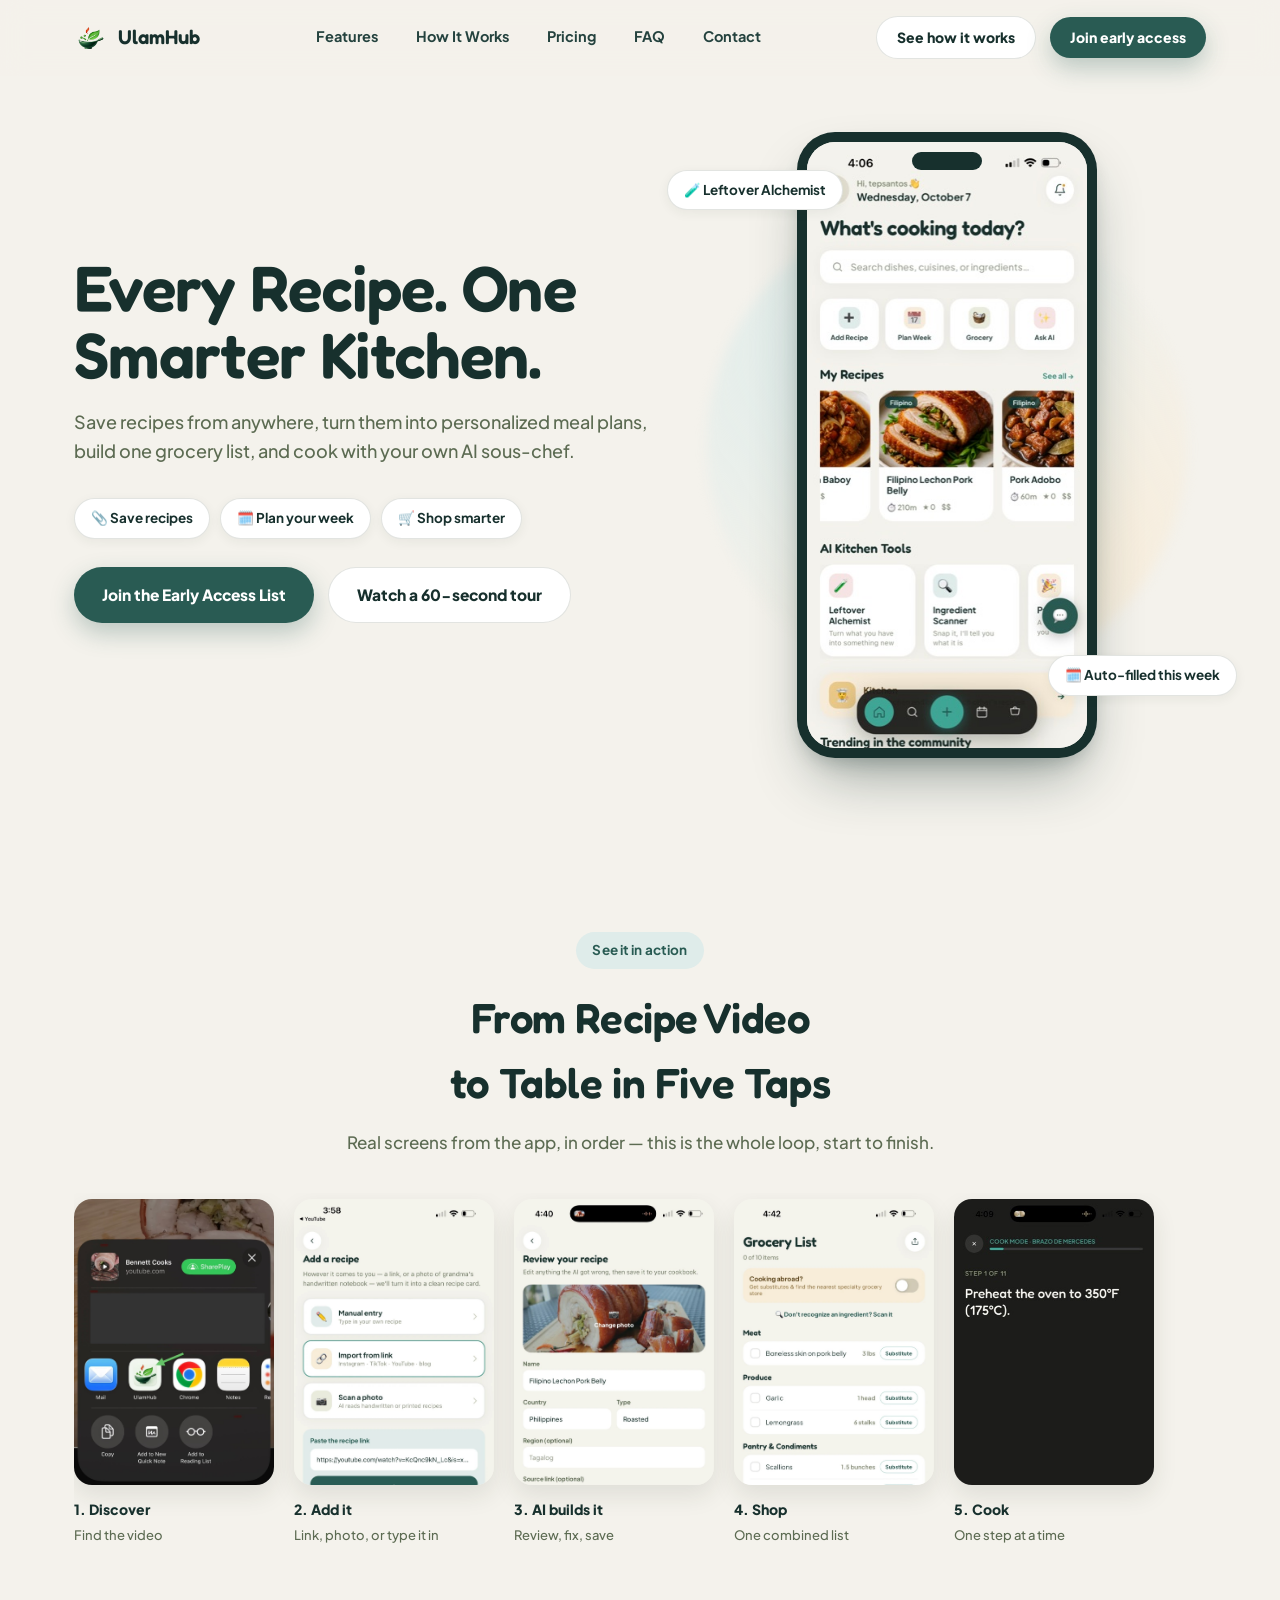
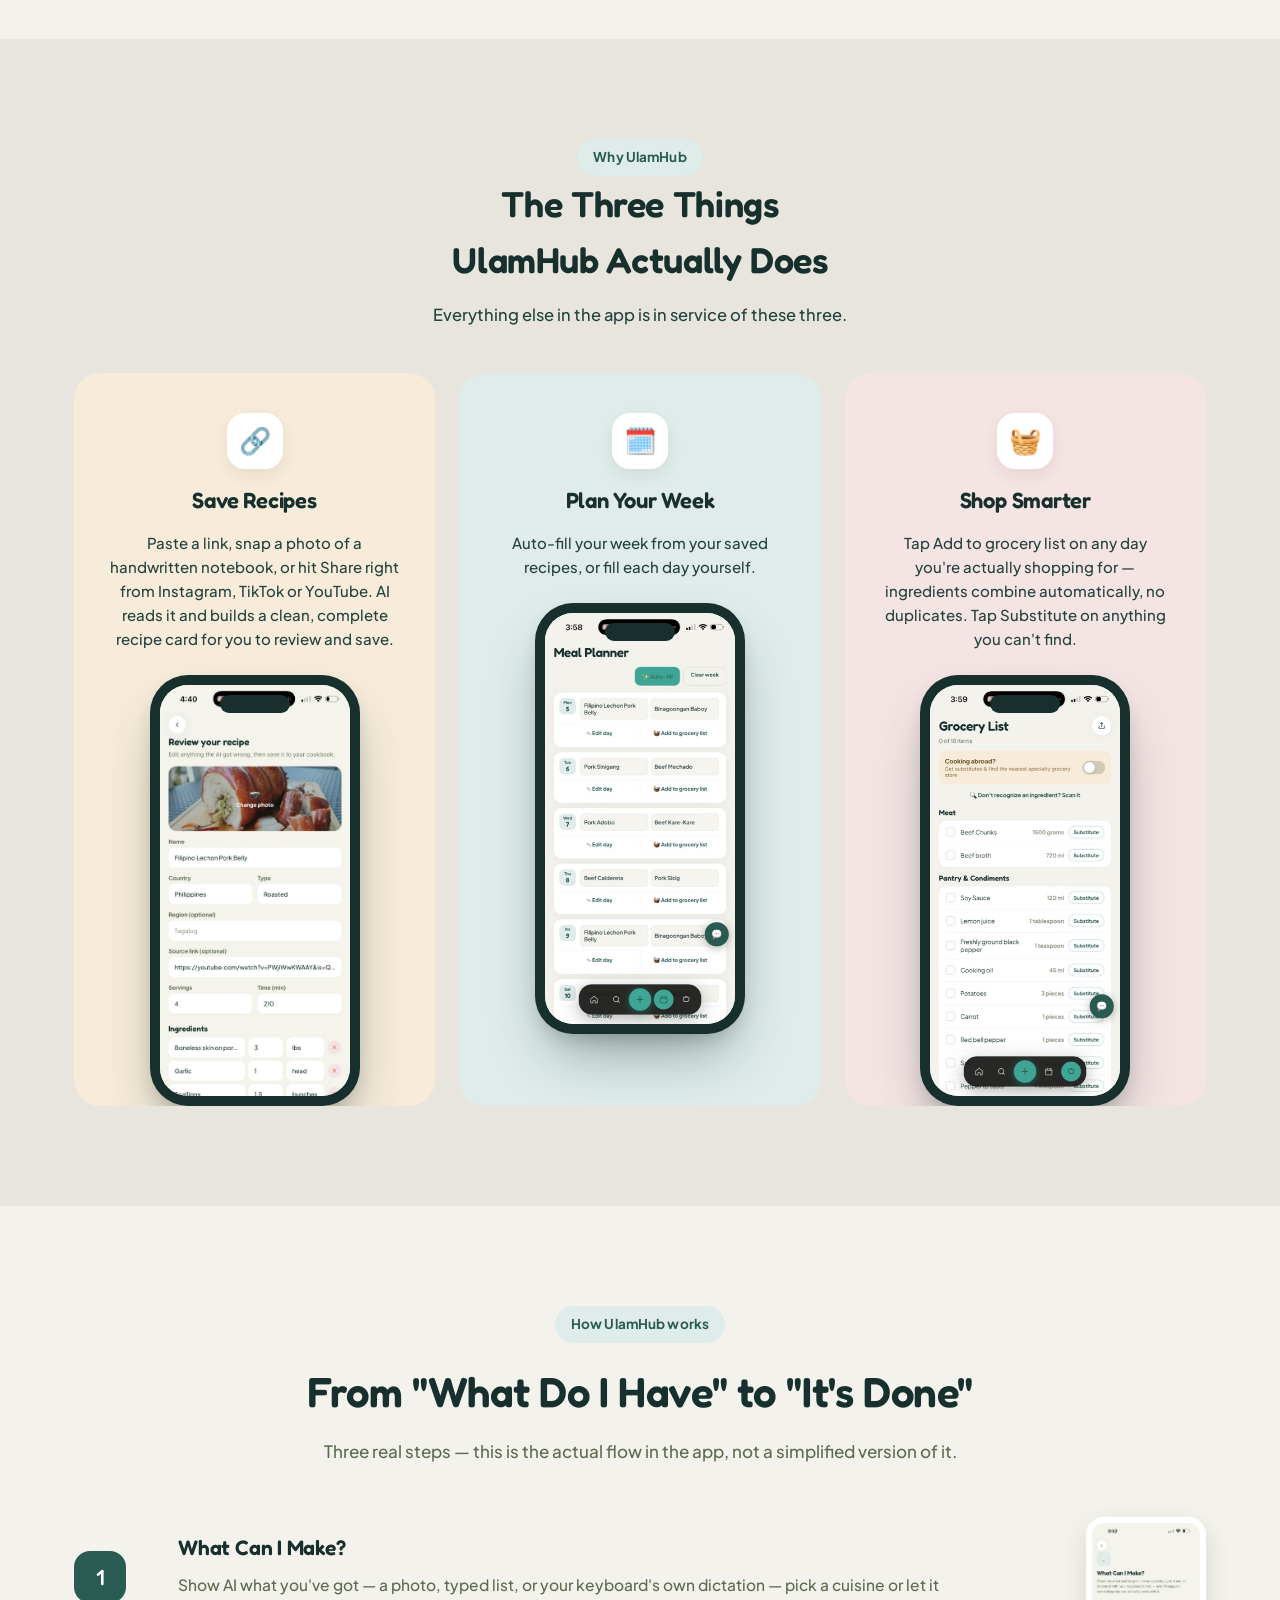
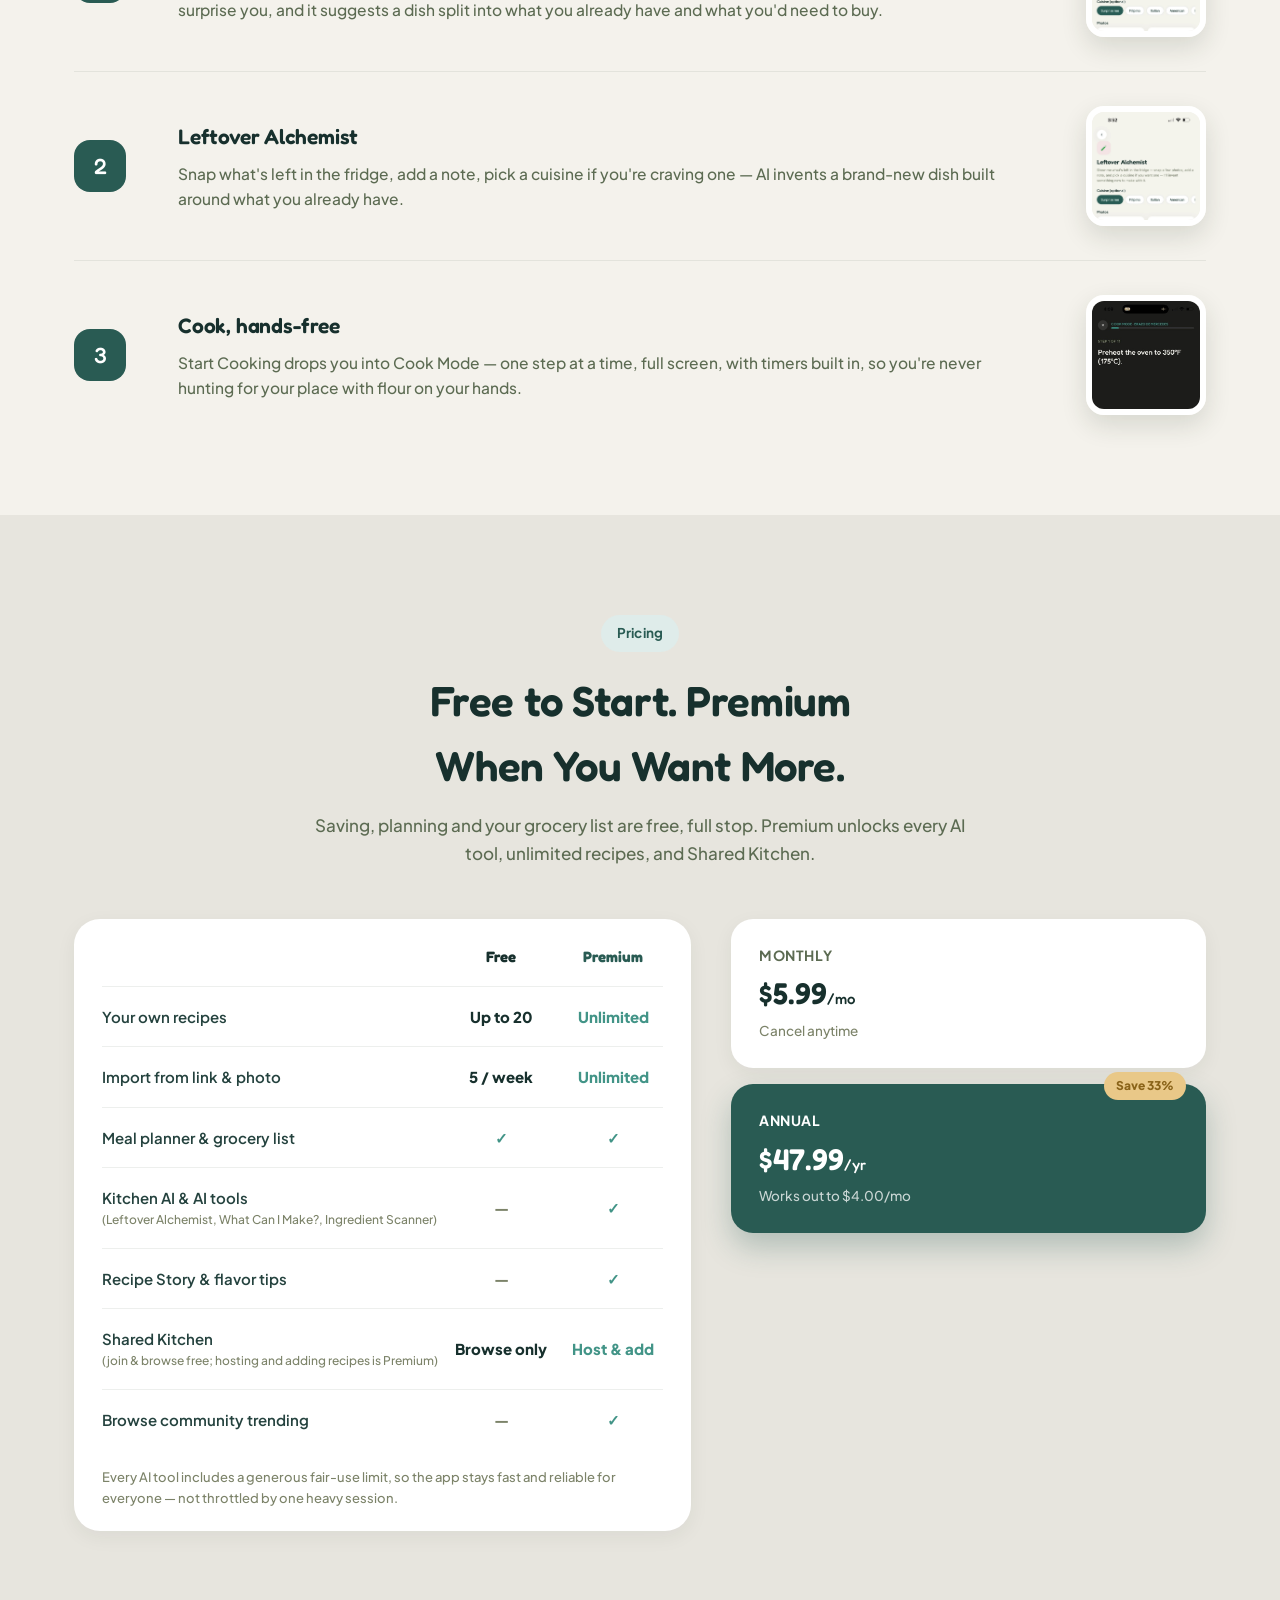
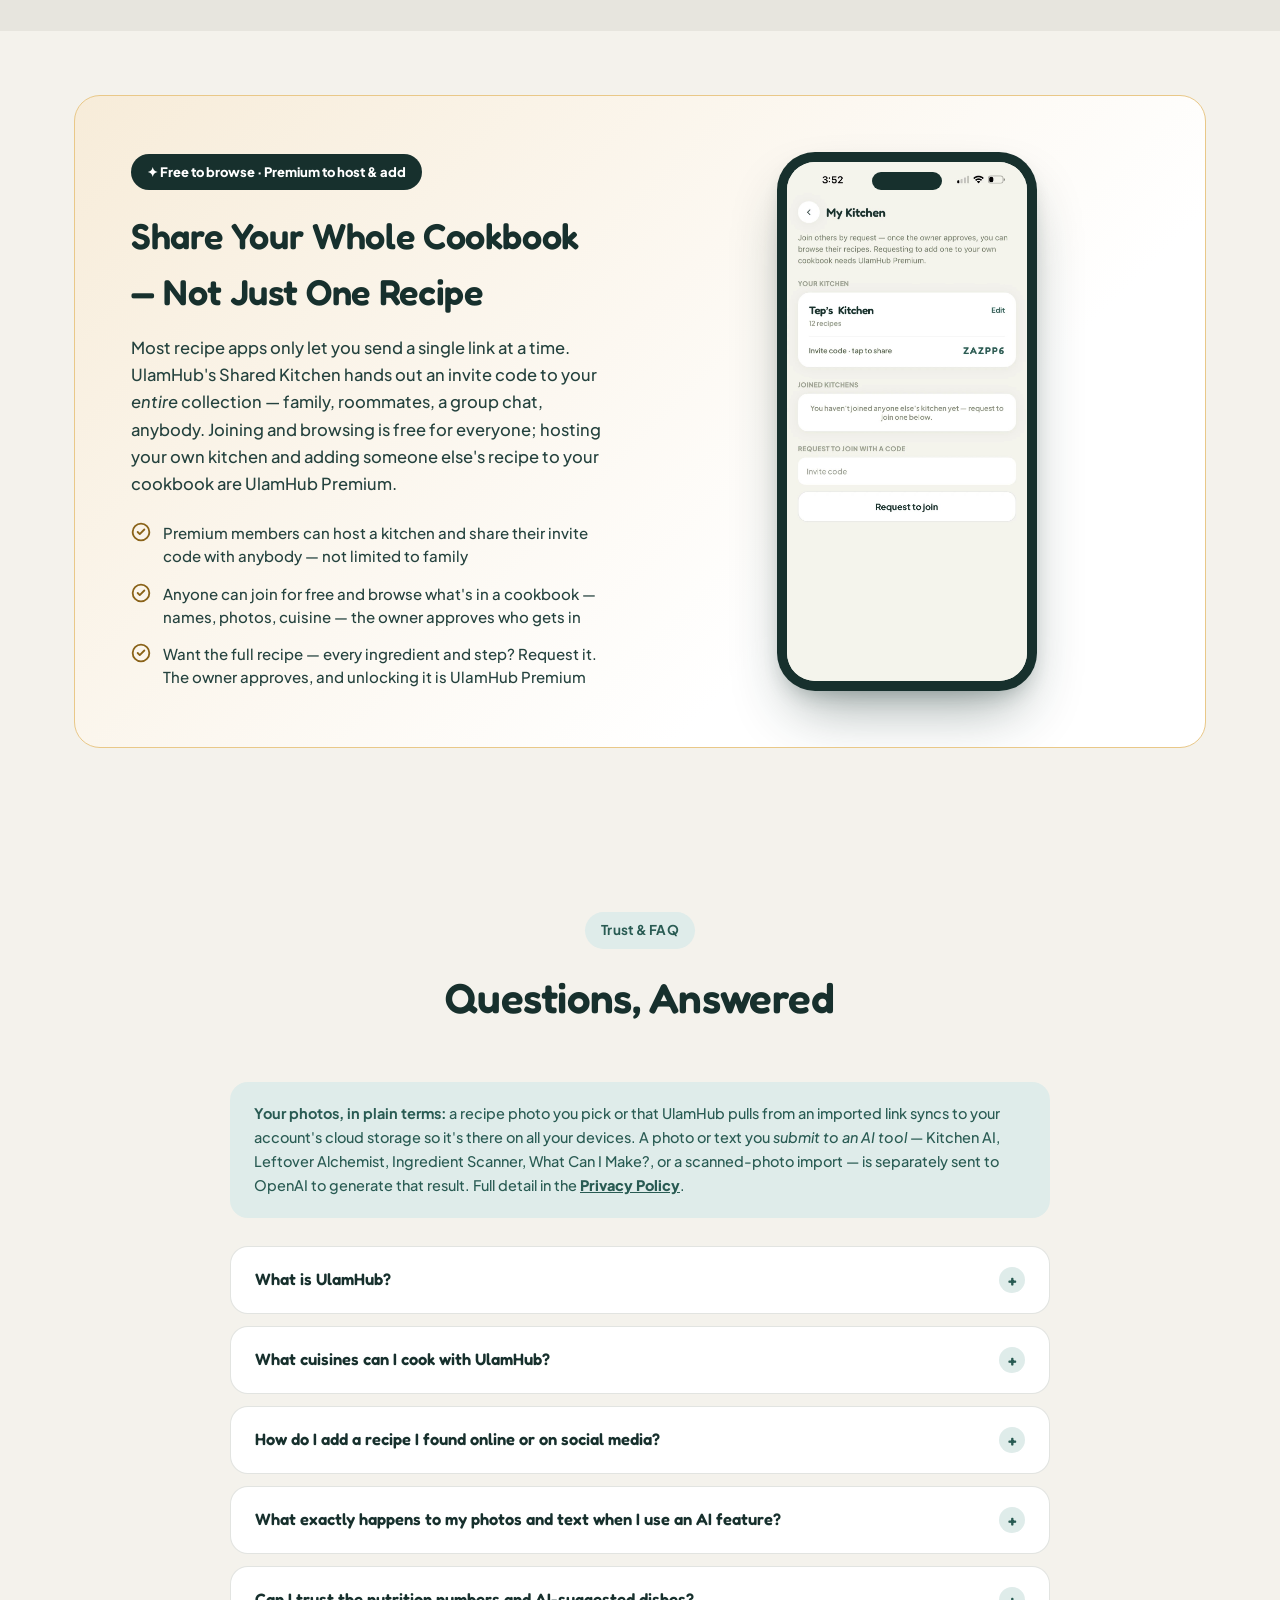
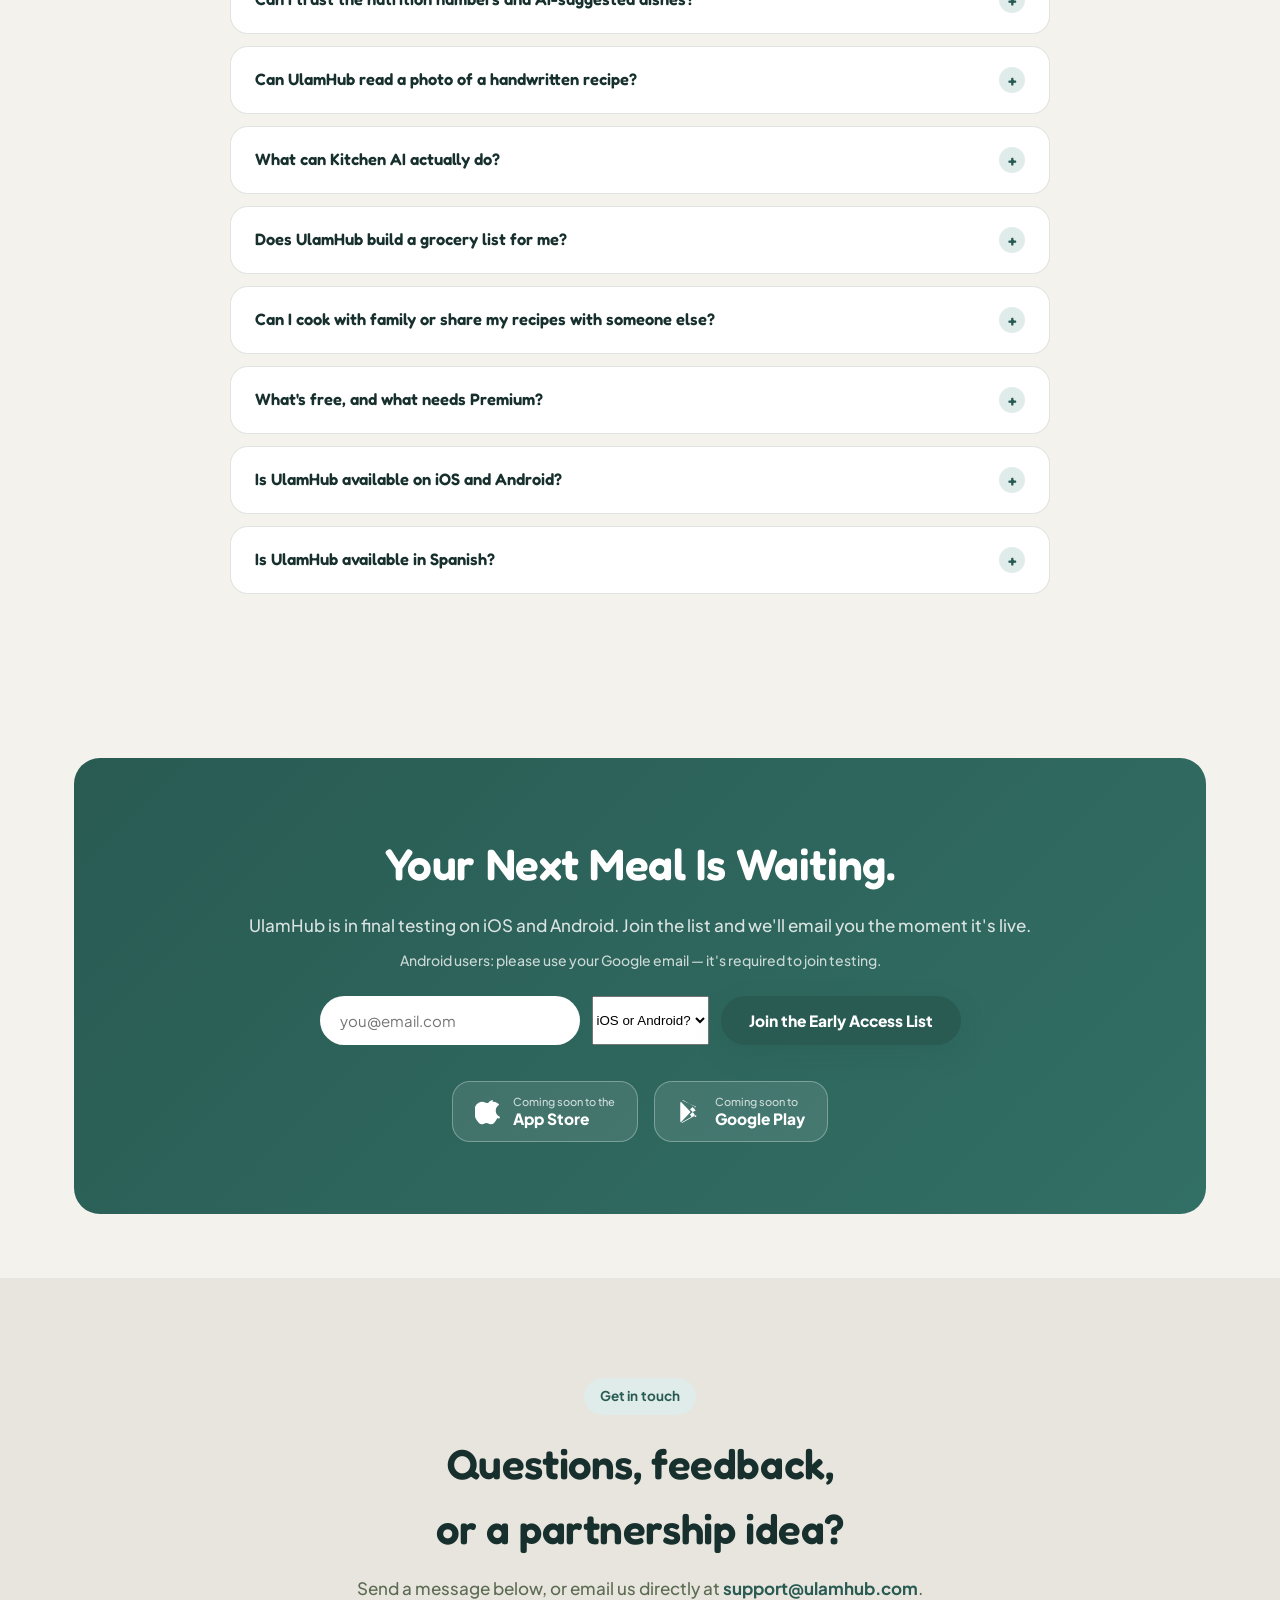
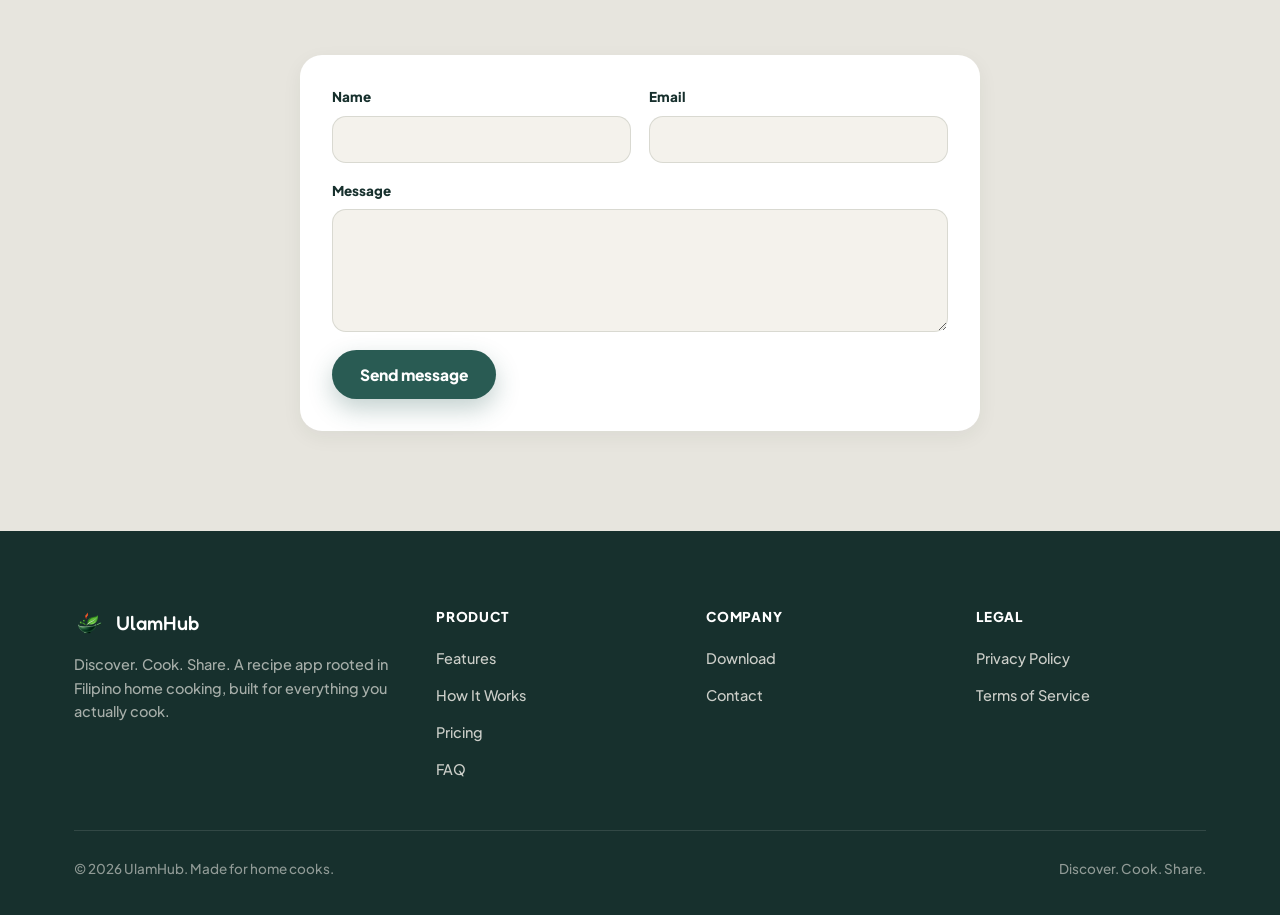
==== index.html @ aa8607c1 "Note Google email requirement for Android testers on early-access form Android's Closed Testing opt-" ====
<!DOCTYPE html>
<html lang="en">
<head>
<meta charset="UTF-8">
<meta name="viewport" content="width=device-width, initial-scale=1">
<title>UlamHub — Discover. Cook. Share.</title>
<meta name="description" content="UlamHub is a recipe app rooted in Filipino home cooking and built for every cuisine. Import recipes from any link or photo, ask Kitchen AI for help, plan your week, and shop with a grocery list that builds itself.">
<link rel="canonical" href="https://www.ulamhub.com/">

<!-- Open Graph / Twitter -->
<meta property="og:type" content="website">
<meta property="og:site_name" content="UlamHub">
<meta property="og:title" content="UlamHub — Discover. Cook. Share.">
<meta property="og:description" content="A recipe app rooted in Filipino home cooking, built for every cuisine. Import recipes from anywhere, get an AI sous-chef, plan your week, and shop with one smart grocery list.">
<meta property="og:image" content="https://www.ulamhub.com/assets/icons/og-icon.png">
<meta name="twitter:card" content="summary">
<meta name="twitter:title" content="UlamHub — Discover. Cook. Share.">
<meta name="twitter:description" content="A recipe app rooted in Filipino home cooking, built for every cuisine. Import recipes from anywhere, get an AI sous-chef, plan your week, and shop with one smart grocery list.">
<meta name="twitter:image" content="https://www.ulamhub.com/assets/icons/og-icon.png">

<link rel="icon" type="image/png" sizes="32x32" href="assets/icons/favicon-32.png">
<link rel="apple-touch-icon" href="assets/icons/apple-touch-icon.png">

<link rel="preconnect" href="https://fonts.googleapis.com">
<link rel="preconnect" href="https://fonts.gstatic.com" crossorigin>
<link href="https://fonts.googleapis.com/css2?family=Fredoka:wght@500;600&family=Plus+Jakarta+Sans:wght@400;500;600;700;800&display=swap" rel="stylesheet">
<link rel="stylesheet" href="styles.css">

<script type="application/ld+json">
{
  "@context": "https://schema.org",
  "@type": "MobileApplication",
  "name": "UlamHub",
  "operatingSystem": "iOS, Android",
  "applicationCategory": "FoodApplication",
  "description": "UlamHub is a recipe app rooted in Filipino home cooking and built for every cuisine, with AI-assisted recipe import, meal planning, a smart grocery list, and a Kitchen AI cooking assistant.",
  "offers": { "@type": "Offer", "price": "0", "priceCurrency": "USD" }
}
</script>
</head>
<body>
<a class="skip-link" href="#main">Skip to content</a>

<header class="site-nav" id="siteNav">
  <div class="container nav-inner">
    <a class="nav-brand" href="#top">
      <img src="assets/icons/logo-mark.png" alt="" width="34" height="34">
      UlamHub
    </a>
    <nav class="nav-links" aria-label="Primary">
      <a href="#benefits">Features</a>
      <a href="#how-it-works">How It Works</a>
      <a href="#pricing">Pricing</a>
      <a href="#faq">FAQ</a>
      <a href="#contact">Contact</a>
    </nav>
    <div class="nav-cta">
      <a class="btn btn-secondary btn-sm" href="#how-it-works">See how it works</a>
      <a class="btn btn-primary btn-sm" href="#download">Join early access</a>
      <button class="nav-toggle" id="navToggle" aria-expanded="false" aria-controls="mobileMenu" aria-label="Open menu">
        <svg viewBox="0 0 24 24" fill="none" stroke="currentColor" stroke-width="2.2" stroke-linecap="round"><path d="M3 6h18M3 12h18M3 18h18"/></svg>
      </button>
    </div>
  </div>
</header>

<div class="mobile-menu" id="mobileMenu">
  <a href="#benefits">Features</a>
  <a href="#how-it-works">How It Works</a>
  <a href="#pricing">Pricing</a>
  <a href="#faq">FAQ</a>
  <a href="#contact">Contact</a>
  <a class="btn btn-primary" href="#download">Join early access</a>
</div>

<main id="main">

  <!-- HERO -->
  <section class="hero" id="top">
    <div class="container hero-inner">
      <div class="hero-copy">
        <h1>Every Recipe. One Smarter Kitchen.</h1>
        <p class="lede">Save recipes from anywhere, turn them into personalized meal plans, build one grocery list, and cook with your own AI sous-chef.</p>
        <div class="hero-trust" style="margin-bottom:28px;">
          <span class="chip">📎 Save recipes</span>
          <span class="chip">🗓️ Plan your week</span>
          <span class="chip">🛒 Shop smarter</span>
        </div>
        <div class="hero-ctas">
          <a class="btn btn-primary" href="#download">Join the Early Access List</a>
          <a class="btn btn-secondary" href="#demo">Watch a 60-second tour</a>
        </div>
      </div>
      <div class="hero-visual">
        <div class="hero-blob" aria-hidden="true"></div>
        <div class="hero-float f1 chip">🧪 Leftover Alchemist</div>
        <div class="hero-float f2 chip">🗓️ Auto-filled this week</div>
        <div class="phone phone-lg">
          <div class="phone-screen">
            <img src="assets/screenshots/home.jpg" alt="UlamHub home screen with a search bar, quick actions for Add Recipe, Plan Week, Grocery and Ask AI, and a row of saved recipes" loading="eager" width="300" height="650">
          </div>
        </div>
      </div>
    </div>
  </section>

  <!-- SHORT DEMO -->
  <section class="section-pad-sm" id="demo" aria-labelledby="demo-heading">
    <div class="container">
      <div class="section-head reveal" style="margin-bottom:36px;">
        <span class="eyebrow">See it in action</span>
        <h2 id="demo-heading">From Recipe Video to Table in Five Taps</h2>
        <p>Real screens from the app, in order — this is the whole loop, start to finish.</p>
      </div>
      <div class="filmstrip-wrap reveal">
        <div class="filmstrip" role="list" aria-label="UlamHub walkthrough">
          <div class="film-card" role="listitem">
            <div class="film-shot"><img src="assets/screenshots/share-recipe-video.jpg" alt="iOS share sheet for a YouTube cooking video, with an arrow pointing at the UlamHub app icon to share it there" loading="lazy" width="200" height="287"></div>
            <span class="film-label">1. Discover</span><br><span class="film-sub">Find the video</span>
          </div>
          <div class="film-card" role="listitem">
            <div class="film-shot"><img src="assets/screenshots/import-link-paste-video.jpg" alt="Add a recipe screen with Import from link selected and a YouTube video URL pasted in" loading="lazy" width="200" height="287"></div>
            <span class="film-label">2. Add it</span><br><span class="film-sub">Link, photo, or type it in</span>
          </div>
          <div class="film-card" role="listitem">
            <div class="film-shot"><img src="assets/screenshots/review-recipe-lechon.jpg" alt="Review your recipe screen with AI-filled fields for Filipino Lechon Pork Belly, imported from the YouTube video" loading="lazy" width="200" height="287"></div>
            <span class="film-label">3. AI builds it</span><br><span class="film-sub">Review, fix, save</span>
          </div>
          <div class="film-card" role="listitem">
            <div class="film-shot"><img src="assets/screenshots/grocery-lechon.jpg" alt="Grocery List screen with the Lechon Pork Belly ingredients, grouped by category, and a Substitute button on each item" loading="lazy" width="200" height="287"></div>
            <span class="film-label">4. Shop</span><br><span class="film-sub">One combined list</span>
          </div>
          <div class="film-card" role="listitem">
            <div class="film-shot"><img src="assets/screenshots/cook-mode.jpg" alt="Cook Mode screen" loading="lazy" width="200" height="287"></div>
            <span class="film-label">5. Cook</span><br><span class="film-sub">One step at a time</span>
          </div>
        </div>
      </div>
    </div>
  </section>

  <!-- THREE SIGNATURE BENEFITS -->
  <section class="section-pad bg-deep" id="benefits" aria-labelledby="benefits-heading">
    <div class="container">
      <div class="ai-duo-head reveal">
        <span class="eyebrow">Why UlamHub</span>
        <h2 id="benefits-heading">The Three Things UlamHub Actually Does</h2>
        <p>Everything else in the app is in service of these three.</p>
      </div>
      <div class="ai-duo-grid">

        <div class="ai-duo-card reveal" style="background:var(--gold-bg);">
          <div class="ai-duo-icon" style="background:var(--white);">🔗</div>
          <h3>Save Recipes</h3>
          <p>Paste a link, snap a photo of a handwritten notebook, or hit Share right from Instagram, TikTok or YouTube. AI reads it and builds a clean, complete recipe card for you to review and save.</p>
          <div class="phone phone-sm">
            <div class="phone-screen"><img src="assets/screenshots/review-recipe-lechon-full.jpg" alt="Review your recipe screen with AI-filled fields for Filipino Lechon Pork Belly, imported from a YouTube video" loading="lazy" width="210" height="455"></div>
          </div>
        </div>

        <div class="ai-duo-card reveal" style="background:var(--mint);">
          <div class="ai-duo-icon" style="background:var(--white);">🗓️</div>
          <h3>Plan Your Week</h3>
          <p>Auto-fill your week from your saved recipes, or fill each day yourself.</p>
          <div class="phone phone-sm">
            <div class="phone-screen"><img src="assets/screenshots/planner.jpg" alt="Meal Planner screen showing a week grid with two dish placeholders per day and an Auto-fill button" loading="lazy" width="210" height="455"></div>
          </div>
        </div>

        <div class="ai-duo-card reveal" style="background:var(--coral-bg);">
          <div class="ai-duo-icon" style="background:var(--white);">🧺</div>
          <h3>Shop Smarter</h3>
          <p>Tap Add to grocery list on any day you're actually shopping for — ingredients combine automatically, no duplicates. Tap Substitute on anything you can't find.</p>
          <div class="phone phone-sm">
            <div class="phone-screen"><img src="assets/screenshots/grocery.jpg" alt="Grocery List screen with checkable ingredients grouped by category and a Substitute button on each item" loading="lazy" width="210" height="455"></div>
          </div>
        </div>

      </div>
    </div>
  </section>

  <!-- HOW IT WORKS -->
  <section class="section-pad" id="how-it-works" aria-labelledby="how-heading">
    <div class="container">
      <div class="section-head reveal">
        <span class="eyebrow">How UlamHub works</span>
        <h2 id="how-heading">From "What Do I Have" to "It's Done"</h2>
        <p>Three real steps — this is the actual flow in the app, not a simplified version of it.</p>
      </div>
      <div class="steps-list">
        <div class="step-row reveal">
          <div class="step-num">1</div>
          <div class="step-text">
            <h3>What Can I Make?</h3>
            <p>Show AI what you've got — a photo, typed list, or your keyboard's own dictation — pick a cuisine or let it surprise you, and it suggests a dish split into what you already have and what you'd need to buy.</p>
          </div>
          <div class="step-thumb"><img src="assets/screenshots/what-can-i-make-howto.jpg" alt="What Can I Make? screen with cuisine chips and Take a photo / Choose from library buttons" loading="lazy" width="120" height="120"></div>
        </div>
        <div class="step-row reveal">
          <div class="step-num">2</div>
          <div class="step-text">
            <h3>Leftover Alchemist</h3>
            <p>Snap what's left in the fridge, add a note, pick a cuisine if you're craving one — AI invents a brand-new dish built around what you already have.</p>
          </div>
          <div class="step-thumb"><img src="assets/screenshots/leftover-alchemist-howto.jpg" alt="Leftover Alchemist screen with cuisine chips and Take a photo / Choose from library buttons" loading="lazy" width="120" height="120"></div>
        </div>
        <div class="step-row reveal">
          <div class="step-num">3</div>
          <div class="step-text">
            <h3>Cook, hands-free</h3>
            <p>Start Cooking drops you into Cook Mode — one step at a time, full screen, with timers built in, so you're never hunting for your place with flour on your hands.</p>
          </div>
          <div class="step-thumb"><img src="assets/screenshots/cook-mode.jpg" alt="Cook Mode showing step 1 of 7 in large text with a Start timer button" loading="lazy" width="120" height="120"></div>
        </div>
      </div>
    </div>
  </section>

  <!-- FREE VS PREMIUM -->
  <section class="section-pad bg-deep" id="pricing" aria-labelledby="pricing-heading">
    <div class="container">
      <div class="section-head reveal">
        <span class="eyebrow">Pricing</span>
        <h2 id="pricing-heading">Free to Start. Premium When You Want More.</h2>
        <p>Saving, planning and your grocery list are free, full stop. Premium unlocks every AI tool, unlimited recipes, and Shared Kitchen.</p>
      </div>

      <div class="plan-section reveal">
        <div class="plan-table" role="table" aria-label="Free versus Premium features">
          <div class="plan-row plan-row-head" role="row">
            <span role="columnheader"></span>
            <span role="columnheader">Free</span>
            <span role="columnheader">Premium</span>
          </div>
          <div class="plan-row" role="row">
            <span role="cell">Your own recipes</span>
            <span role="cell">Up to 20</span>
            <span role="cell" class="is-yes">Unlimited</span>
          </div>
          <div class="plan-row" role="row">
            <span role="cell">Import from link &amp; photo</span>
            <span role="cell">5 / week</span>
            <span role="cell" class="is-yes">Unlimited</span>
          </div>
          <div class="plan-row" role="row">
            <span role="cell">Meal planner &amp; grocery list</span>
            <span role="cell" class="is-yes">✓</span>
            <span role="cell" class="is-yes">✓</span>
          </div>
          <div class="plan-row" role="row">
            <span role="cell">Kitchen AI &amp; AI tools <small>(Leftover Alchemist, What Can I Make?, Ingredient Scanner)</small></span>
            <span role="cell" class="is-no">—</span>
            <span role="cell" class="is-yes">✓</span>
          </div>
          <div class="plan-row" role="row">
            <span role="cell">Recipe Story &amp; flavor tips</span>
            <span role="cell" class="is-no">—</span>
            <span role="cell" class="is-yes">✓</span>
          </div>
          <div class="plan-row" role="row">
            <span role="cell">Shared Kitchen <small>(join &amp; browse free; hosting and adding recipes is Premium)</small></span>
            <span role="cell">Browse only</span>
            <span role="cell" class="is-yes">Host &amp; add</span>
          </div>
          <div class="plan-row" role="row">
            <span role="cell">Browse community trending</span>
            <span role="cell" class="is-no">—</span>
            <span role="cell" class="is-yes">✓</span>
          </div>
          <p class="plan-footnote">Every AI tool includes a generous fair-use limit, so the app stays fast and reliable for everyone — not throttled by one heavy session.</p>
        </div>

        <div class="plan-pricing">
          <div class="price-card">
            <span class="price-period">Monthly</span>
            <span class="price-amount">$5.99<small>/mo</small></span>
            <span class="price-note">Cancel anytime</span>
          </div>
          <div class="price-card is-featured">
            <span class="price-badge">Save 33%</span>
            <span class="price-period">Annual</span>
            <span class="price-amount">$47.99<small>/yr</small></span>
            <span class="price-note">Works out to $4.00/mo</span>
          </div>
        </div>
      </div>
    </div>
  </section>

  <!-- SHARED KITCHEN SPOTLIGHT -->
  <section class="section-pad-sm" id="shared-kitchen" aria-labelledby="spotlight-heading">
    <div class="container">
      <div class="spotlight reveal">
        <div>
          <span class="spotlight-ribbon">✦ Free to browse · Premium to host &amp; add</span>
          <h2 id="spotlight-heading">Share Your Whole Cookbook — Not Just One Recipe</h2>
          <p class="spotlight-lede">Most recipe apps only let you send a single link at a time. UlamHub's Shared Kitchen hands out an invite code to your <em>entire</em> collection — family, roommates, a group chat, anybody. Joining and browsing is free for everyone; hosting your own kitchen and adding someone else's recipe to your cookbook are UlamHub Premium.</p>
          <div class="spotlight-points">
            <div class="spotlight-point">
              <svg viewBox="0 0 24 24" fill="none" stroke="currentColor" stroke-width="2.2" stroke-linecap="round" stroke-linejoin="round"><circle cx="12" cy="12" r="10"/><path d="M8 12l2.5 2.5L16 9"/></svg>
              <span>Premium members can host a kitchen and share their invite code with anybody — not limited to family</span>
            </div>
            <div class="spotlight-point">
              <svg viewBox="0 0 24 24" fill="none" stroke="currentColor" stroke-width="2.2" stroke-linecap="round" stroke-linejoin="round"><circle cx="12" cy="12" r="10"/><path d="M8 12l2.5 2.5L16 9"/></svg>
              <span>Anyone can join for free and browse what's in a cookbook — names, photos, cuisine — the owner approves who gets in</span>
            </div>
            <div class="spotlight-point">
              <svg viewBox="0 0 24 24" fill="none" stroke="currentColor" stroke-width="2.2" stroke-linecap="round" stroke-linejoin="round"><circle cx="12" cy="12" r="10"/><path d="M8 12l2.5 2.5L16 9"/></svg>
              <span>Want the full recipe — every ingredient and step? Request it. The owner approves, and unlocking it is UlamHub Premium</span>
            </div>
          </div>
        </div>
        <div class="spotlight-visual">
          <div class="phone">
            <div class="phone-screen"><img src="assets/screenshots/kitchen-shared-v2.jpg" alt="My Kitchen screen showing Tep's Kitchen with 12 recipes, an invite code to share, and a field to request to join another kitchen" loading="lazy" width="260" height="563"></div>
          </div>
        </div>
      </div>
    </div>
  </section>

  <!-- TRUST & FAQ -->
  <section class="section-pad" id="faq" aria-labelledby="faq-heading">
    <div class="container">
      <div class="section-head reveal">
        <span class="eyebrow">Trust &amp; FAQ</span>
        <h2 id="faq-heading">Questions, Answered</h2>
      </div>

      <div class="trust-note reveal">
        <p><strong>Your photos, in plain terms:</strong> a recipe photo you pick or that UlamHub pulls from an imported link syncs to your account's cloud storage so it's there on all your devices. A photo or text you <em>submit to an AI tool</em> — Kitchen AI, Leftover Alchemist, Ingredient Scanner, What Can I Make?, or a scanned-photo import — is separately sent to OpenAI to generate that result. Full detail in the <a href="privacy.html">Privacy Policy</a>.</p>
      </div>

      <div class="faq-list reveal">

        <details class="faq-item">
          <summary>What is UlamHub?<span class="faq-plus">+</span></summary>
          <div class="faq-body">UlamHub is a recipe app rooted in Filipino home cooking and built for every cuisine. You can save recipes from anywhere, get help from an AI sous-chef, plan your week, and shop with a grocery list that builds itself.</div>
        </details>

        <details class="faq-item">
          <summary>What cuisines can I cook with UlamHub?<span class="faq-plus">+</span></summary>
          <div class="faq-body">Filipino, Italian, American, Mexican, Japanese, Indian, Chinese, Greek, Thai, Korean, Vietnamese, French, Spanish and Lebanese are all built into Explore today — browse by cuisine or search for a specific dish or ingredient.</div>
        </details>

        <details class="faq-item">
          <summary>How do I add a recipe I found online or on social media?<span class="faq-plus">+</span></summary>
          <div class="faq-body">The fast way: right from the post or video, tap <strong>Share</strong> and choose <strong>UlamHub</strong> — the app opens straight into the import, link already in hand. Or do it manually: from Add Recipe, choose Import from link and paste a URL from Instagram, TikTok, YouTube, or a blog. Either way, AI reads the content and builds a clean recipe card you can review and save — and if the source has its own photo, UlamHub pulls that in too.</div>
        </details>

        <details class="faq-item">
          <summary>What exactly happens to my photos and text when I use an AI feature?<span class="faq-plus">+</span></summary>
          <div class="faq-body">It's sent to OpenAI, which generates the recipe, suggestion, or answer and sends it back — we don't use it to train any model. This is separate from a recipe's own photo (one you pick, or one pulled from an imported link), which stays tied to that recipe in your account's cloud storage rather than being sent anywhere else. See the <a href="privacy.html">Privacy Policy</a> for the full breakdown by feature.</div>
        </details>

        <details class="faq-item">
          <summary>Can I trust the nutrition numbers and AI-suggested dishes?<span class="faq-plus">+</span></summary>
          <div class="faq-body">Treat them as a helpful estimate, not verified medical or dietary advice. AI can make mistakes — including about ingredient substitutions, quantities, and allergens — so always use your own judgment before cooking or serving anything it suggests, especially around food safety and allergies.</div>
        </details>

        <details class="faq-item">
          <summary>Can UlamHub read a photo of a handwritten recipe?<span class="faq-plus">+</span></summary>
          <div class="faq-body">Yes — choose Scan a photo from Add Recipe and AI reads a handwritten or printed recipe straight from the photo.</div>
        </details>

        <details class="faq-item">
          <summary>What can Kitchen AI actually do?<span class="faq-plus">+</span></summary>
          <div class="faq-body">Kitchen AI is a chat assistant inside the app — ask it what to cook with what you have, have it plan your week to a budget, or ask it a cooking question, by text or voice.</div>
        </details>

        <details class="faq-item">
          <summary>Does UlamHub build a grocery list for me?<span class="faq-plus">+</span></summary>
          <div class="faq-body">It builds the list you ask it to. Tap Add to grocery list on any day in your Meal Planner, and that day's ingredients merge in — the same ingredient from multiple days combines into one line instead of listing twice. Nothing gets added automatically. Each item has a Substitute button, and Cooking Abroad mode adds substitutes plus the nearest specialty store.</div>
        </details>

        <details class="faq-item">
          <summary>Can I cook with family or share my recipes with someone else?<span class="faq-plus">+</span></summary>
          <div class="faq-body">Yes — joining and browsing a Shared Kitchen is free for everyone. With UlamHub Premium, you can host your own kitchen and hand out an invite code; anyone who joins (free or Premium) can browse what's there, but actually adding a recipe to your own cookbook — yours or theirs — needs Premium and the owner's approval, request by request.</div>
        </details>

        <details class="faq-item">
          <summary>What's free, and what needs Premium?<span class="faq-plus">+</span></summary>
          <div class="faq-body">Free covers saving up to 20 of your own recipes, 5 AI imports (link or photo) a week, meal planning, your grocery list, and joining/browsing a Shared Kitchen — no time limit, no trial clock. Premium ($5.99/mo or $47.99/yr) removes the recipe cap and import limit and unlocks every AI tool, Recipe Story, hosting a Shared Kitchen and adding recipes from one, and community trending. See the full breakdown above in Pricing.</div>
        </details>

        <details class="faq-item">
          <summary>Is UlamHub available on iOS and Android?<span class="faq-plus">+</span></summary>
          <div class="faq-body">UlamHub is built for both and is currently in final testing — join the early access list above and we'll let you know the moment it's live.</div>
        </details>

        <details class="faq-item">
          <summary>Is UlamHub available in Spanish?<span class="faq-plus">+</span></summary>
          <div class="faq-body">Yes — open Profile → Preferences → Language to switch the whole app between English and Español. Cuisine names and recipe content stay as originally written so nothing gets lost in translation.</div>
        </details>

      </div>
    </div>
  </section>

  <!-- DOWNLOAD / EARLY ACCESS CTA -->
  <section class="section-pad-sm" id="download" aria-labelledby="download-heading">
    <div class="container">
      <div class="cta-banner reveal">
        <h2 id="download-heading">Your Next Meal Is Waiting.</h2>
        <p>UlamHub is in final testing on iOS and Android. Join the list and we'll email you the moment it's live.</p>
        <p class="form-note">Android users: please use your Google email — it's required to join testing.</p>
        <form class="early-access-form" id="earlyAccessForm" action="/api/early-access" method="POST">
          <input type="email" name="email" placeholder="you@email.com" aria-label="Email address" autocomplete="email" required>
          <select name="platform" aria-label="Your device" required>
            <option value="" disabled selected>iOS or Android?</option>
            <option value="iOS">iOS</option>
            <option value="Android">Android</option>
          </select>
          <input type="hidden" name="_subject" value="UlamHub early access signup">
          <input type="text" name="_gotcha" style="display:none" tabindex="-1" autocomplete="off">
          <button type="submit" class="btn btn-primary" id="earlyAccessSubmit">Join the Early Access List</button>
        </form>
        <p class="contact-status" id="earlyAccessStatus" role="status" aria-live="polite" style="margin-top:14px;"></p>
        <div class="store-badges" style="margin-top:28px;">
          <span class="store-badge" aria-label="Coming soon to the App Store">
            <svg viewBox="0 0 24 24" fill="currentColor"><path d="M16.365 1.43c0 1.14-.448 2.056-1.17 2.72-.823.763-2.023 1.33-3.04 1.252-.12-1.1.46-2.267 1.166-2.98.79-.8 2.123-1.39 3.044-1.43zm4.11 16.33c-.36.84-.79 1.65-1.32 2.4-.73 1.03-1.33 1.75-1.8 2.16-.72.65-1.5.98-2.33.998-.6.02-1.32-.17-2.16-.57-.84-.4-1.6-.59-2.3-.58-.73.02-1.5.2-2.33.6-.83.4-1.5.6-2.03.61-.78.03-1.56-.3-2.33-1.0-.5-.44-1.13-1.19-1.9-2.26-.82-1.14-1.5-2.47-2.03-3.98-.57-1.63-.86-3.2-.86-4.72 0-1.73.37-3.23 1.12-4.48A6.6 6.6 0 0 1 3.5 3.5a6.3 6.3 0 0 1 3.22-.91c.66 0 1.52.2 2.6.6s1.78.6 2.1.6c.24 0 1.04-.23 2.38-.69 1.27-.43 2.33-.6 3.2-.54 2.37.19 4.14 1.13 5.32 2.82-2.12 1.29-3.18 3.1-3.16 5.42.02 1.81.68 3.31 1.97 4.5.59.56 1.24.99 1.97 1.3-.16.46-.33.9-.52 1.33z"/></svg>
            <span class="store-label"><span class="store-sub">Coming soon to the</span><span class="store-main">App Store</span></span>
          </span>
          <span class="store-badge" aria-label="Coming soon to Google Play">
            <svg viewBox="0 0 24 24" fill="currentColor"><path d="M3.6 2.6c-.4.3-.6.8-.6 1.4v16c0 .6.2 1.1.6 1.4l9-9.4-9-9.4zm11 9.4l2.7-1.5-2.95-3.07L12 9.8l2.6 2.2zm0 0L12 14.2l1.35 2.37L16.7 15 14.6 12zm3.1-4.95L4.8 1.3c.4-.2.9-.2 1.3 0l11.3 6.3-2.7 1.4zm0 9.9l-2.7-1.4-11.3 6.3c.4.25.9.2 1.3 0l12.7-7.1z"/></svg>
            <span class="store-label"><span class="store-sub">Coming soon to</span><span class="store-main">Google Play</span></span>
          </span>
        </div>
      </div>
    </div>
  </section>

  <!-- CONTACT -->
  <section class="section-pad bg-deep" id="contact" aria-labelledby="contact-heading">
    <div class="container">
      <div class="section-head reveal">
        <span class="eyebrow">Get in touch</span>
        <h2 id="contact-heading">Questions, feedback, or a partnership idea?</h2>
        <p>Send a message below, or email us directly at <a href="mailto:support@ulamhub.com" style="color:var(--green); font-weight:700;">support@ulamhub.com</a>.</p>
      </div>

      <form class="contact-form reveal" id="contactForm" action="/api/contact" method="POST">
        <div class="contact-row">
          <div class="field">
            <label for="contactName">Name</label>
            <input type="text" id="contactName" name="name" autocomplete="name" required>
          </div>
          <div class="field">
            <label for="contactEmail">Email</label>
            <input type="email" id="contactEmail" name="email" autocomplete="email" required>
          </div>
        </div>
        <div class="field">
          <label for="contactMessage">Message</label>
          <textarea id="contactMessage" name="message" rows="5" required></textarea>
        </div>
        <!-- Formspree's spam honeypot — real visitors never see or fill this. -->
        <input type="text" name="_gotcha" style="display:none" tabindex="-1" autocomplete="off">
        <div class="contact-submit-row">
          <button type="submit" class="btn btn-primary" id="contactSubmit">Send message</button>
          <p class="contact-status" id="contactStatus" role="status" aria-live="polite"></p>
        </div>
      </form>
    </div>
  </section>

</main>

<footer class="site-footer">
  <div class="container">
    <div class="footer-grid">
      <div>
        <div class="footer-brand"><img src="assets/icons/logo-mark.png" alt="" width="32" height="32">UlamHub</div>
        <p class="footer-tagline">Discover. Cook. Share. A recipe app rooted in Filipino home cooking, built for everything you actually cook.</p>
      </div>
      <div class="footer-col">
        <h4>Product</h4>
        <ul>
          <li><a href="#benefits">Features</a></li>
          <li><a href="#how-it-works">How It Works</a></li>
          <li><a href="#pricing">Pricing</a></li>
          <li><a href="#faq">FAQ</a></li>
        </ul>
      </div>
      <div class="footer-col">
        <h4>Company</h4>
        <ul>
          <li><a href="#download">Download</a></li>
          <li><a href="#contact">Contact</a></li>
        </ul>
      </div>
      <div class="footer-col">
        <h4>Legal</h4>
        <ul>
          <li><a href="privacy.html">Privacy Policy</a></li>
          <li><a href="terms.html">Terms of Service</a></li>
        </ul>
      </div>
    </div>
    <div class="footer-bottom">
      <span>© 2026 UlamHub. Made for home cooks.</span>
      <span>Discover. Cook. Share.</span>
    </div>
  </div>
</footer>

<script src="script.js"></script>
</body>
</html>
---- styles.css ----
/* UlamHub marketing site — palette, type scale and radii ported 1:1 from the
   mobile app's design tokens (mobile/src/theme/theme.ts) so the site reads as
   the same product, not a separate brand. Single warm theme, same as the app
   (it has no dark mode of its own), so the page doesn't invent one either. */

:root {
  --cream-deep: #E7E5DE;
  --cream: #F4F2EC;
  --ink: #17302D;
  --ink-soft: #24423E;

  --green: #295B53;
  --green-light: #326F65;

  --teal: #3FA696;
  --teal-dark: #429487;
  --mint: #DFECEA;
  --mint-text: #295B53;

  --sage: #7C8A6E;
  --sage-muted: #6D7A62;
  --sage-text: #5C6B52;
  --text-secondary: #5C6B52;
  --text-tertiary: #7C8369;

  --border: rgba(35, 51, 28, 0.13);
  --divider: rgba(35, 51, 28, 0.08);

  --gold-bg: #F7ECD9;
  --gold-deep: #F3E2C4;
  --gold-chip: #E9C888;
  --gold-text: #8A6319;

  --coral: #E85C43;
  --coral-bg: #F5E4E4;

  --white: #FFFFFF;
  --shadow-color: #23331C;

  --r-sm: 9px;
  --r-md: 14px;
  --r-lg: 18px;
  --r-xl: 22px;
  --r-xxl: 26px;
  --r-pill: 999px;

  --font-heading: "Fredoka", sans-serif;
  --font-body: "Plus Jakarta Sans", sans-serif;

  --max-width: 1180px;
  --nav-h: 76px;
}

/* ---------- Reset & base ---------- */
*, *::before, *::after { box-sizing: border-box; }
html { scroll-behavior: smooth; }
@media (prefers-reduced-motion: reduce) {
  html { scroll-behavior: auto; }
  *, *::before, *::after { animation-duration: 0.01ms !important; animation-iteration-count: 1 !important; transition-duration: 0.01ms !important; scroll-behavior: auto !important; }
}

body {
  margin: 0;
  background: var(--cream);
  color: var(--ink);
  font-family: var(--font-body);
  font-weight: 500;
  font-size: 16px;
  line-height: 1.55;
  -webkit-font-smoothing: antialiased;
  overflow-x: hidden;
}

img { max-width: 100%; display: block; }
a { color: inherit; text-decoration: none; }
ul { margin: 0; padding: 0; list-style: none; }
button { font-family: inherit; cursor: pointer; }

h1, h2, h3, h4 {
  font-family: var(--font-heading);
  font-weight: 600;
  color: var(--ink);
  margin: 0;
  text-wrap: balance;
  letter-spacing: -0.01em;
}

p { margin: 0; }

.container {
  max-width: var(--max-width);
  margin: 0 auto;
  padding: 0 24px;
}

section { position: relative; }

:focus-visible {
  outline: 2.5px solid var(--teal-dark);
  outline-offset: 3px;
  border-radius: 6px;
}

.skip-link {
  position: absolute;
  left: 16px;
  top: -60px;
  background: var(--ink);
  color: var(--white);
  padding: 12px 18px;
  border-radius: var(--r-md);
  z-index: 200;
  font-weight: 700;
  transition: top 0.2s ease;
}
.skip-link:focus { top: 16px; }

/* ---------- Reveal-on-scroll ---------- */
.reveal {
  opacity: 0;
  transform: translateY(22px);
  transition: opacity 0.7s ease, transform 0.7s ease;
}
.reveal.is-visible { opacity: 1; transform: none; }
@media (prefers-reduced-motion: reduce) {
  .reveal { opacity: 1; transform: none; transition: none; }
}

/* ---------- Eyebrow / pill chips ---------- */
.eyebrow {
  display: inline-flex;
  align-items: center;
  gap: 8px;
  background: var(--mint);
  color: var(--mint-text);
  font-family: var(--font-body);
  font-weight: 700;
  font-size: 13.5px;
  padding: 8px 16px;
  border-radius: var(--r-pill);
  letter-spacing: 0.01em;
}

.chip {
  display: inline-flex;
  align-items: center;
  gap: 8px;
  background: var(--white);
  border: 1px solid var(--border);
  color: var(--ink);
  font-weight: 700;
  font-size: 13.5px;
  padding: 9px 16px;
  border-radius: var(--r-pill);
  box-shadow: 0 3px 12px rgba(35,51,28,0.06);
}

/* ---------- Buttons ---------- */
.btn {
  display: inline-flex;
  align-items: center;
  justify-content: center;
  gap: 8px;
  font-family: var(--font-body);
  font-weight: 800;
  font-size: 15.5px;
  padding: 15px 28px;
  border-radius: var(--r-pill);
  border: none;
  transition: transform 0.18s ease, box-shadow 0.18s ease, background 0.18s ease;
  white-space: nowrap;
}
.btn:hover { transform: translateY(-2px); }
.btn-primary {
  background: var(--green);
  color: var(--white);
  box-shadow: 0 10px 24px rgba(41,91,83,0.28);
}
.btn-primary:hover { background: var(--green-light); }
.btn-secondary {
  background: var(--white);
  color: var(--ink);
  border: 1.5px solid var(--border);
}
.btn-secondary:hover { border-color: var(--green); }
.btn-sm { padding: 10px 20px; font-size: 14px; }

/* ---------- Nav ---------- */
.site-nav {
  position: sticky;
  top: 0;
  z-index: 100;
  height: var(--nav-h);
  display: flex;
  align-items: center;
  background: rgba(244, 242, 236, 0.86);
  backdrop-filter: blur(14px) saturate(140%);
  -webkit-backdrop-filter: blur(14px) saturate(140%);
  border-bottom: 1px solid transparent;
  transition: border-color 0.25s ease, box-shadow 0.25s ease;
}
.site-nav.is-scrolled {
  border-bottom-color: var(--border);
  box-shadow: 0 8px 24px rgba(35,51,28,0.06);
}
.nav-inner {
  width: 100%;
  display: flex;
  align-items: center;
  justify-content: space-between;
  gap: 24px;
}
.nav-brand {
  display: flex;
  align-items: center;
  gap: 10px;
  font-family: var(--font-heading);
  font-weight: 600;
  font-size: 20px;
  color: var(--ink);
}
.nav-brand img { width: 34px; height: 34px; border-radius: 9px; }
.nav-links {
  display: flex;
  align-items: center;
  gap: 34px;
}
.nav-links a {
  font-weight: 700;
  font-size: 14.5px;
  color: var(--ink-soft);
  padding: 6px 2px;
  border-bottom: 2px solid transparent;
  transition: color 0.15s ease, border-color 0.15s ease;
}
.nav-links a:hover { color: var(--green); border-color: var(--teal); }
.nav-cta { display: flex; align-items: center; gap: 14px; }
.nav-toggle {
  display: none;
  background: var(--white);
  border: 1px solid var(--border);
  width: 44px;
  height: 44px;
  border-radius: var(--r-md);
  align-items: center;
  justify-content: center;
}
.nav-toggle svg { width: 20px; height: 20px; }

.mobile-menu {
  display: none;
  position: fixed;
  inset: var(--nav-h) 0 0 0;
  background: var(--cream);
  z-index: 99;
  padding: 28px 24px;
  overflow-y: auto;
}
.mobile-menu.is-open { display: block; }
.mobile-menu a {
  display: block;
  font-family: var(--font-heading);
  font-size: 26px;
  font-weight: 600;
  padding: 16px 0;
  border-bottom: 1px solid var(--divider);
}
.mobile-menu .btn { margin-top: 24px; width: 100%; }

/* ---------- Phone mockup ---------- */
.phone {
  position: relative;
  width: 260px;
  border-radius: 38px;
  background: var(--ink);
  padding: 10px;
  box-shadow: 0 30px 60px -18px rgba(23,48,45,0.45), 0 10px 20px -8px rgba(23,48,45,0.25);
  flex-shrink: 0;
}
.phone::before {
  content: "";
  position: absolute;
  top: 20px;
  left: 50%;
  transform: translateX(-50%);
  width: 70px;
  height: 18px;
  background: var(--ink);
  border-radius: var(--r-pill);
  z-index: 2;
}
.phone-screen {
  position: relative;
  border-radius: 28px;
  overflow: hidden;
  aspect-ratio: 260 / 563;
  background: var(--cream);
}
.phone-screen img {
  width: 100%;
  height: 100%;
  object-fit: cover;
  object-position: top center;
}
.phone-lg { width: 300px; }
.phone-sm { width: 210px; }

/* ---------- Hero ---------- */
.hero {
  padding: 56px 0 110px;
  overflow: hidden;
}
.hero-inner {
  display: grid;
  grid-template-columns: 1.05fr 0.95fr;
  gap: 40px;
  align-items: center;
}
.hero-copy h1 {
  font-size: clamp(40px, 5.4vw, 64px);
  line-height: 1.04;
  margin: 18px 0 20px;
}
.hero-copy p.lede {
  font-size: 18px;
  color: var(--sage-text);
  max-width: 48ch;
  margin-bottom: 32px;
  line-height: 1.6;
}
.hero-ctas { display: flex; flex-wrap: wrap; gap: 14px; margin-bottom: 30px; }
.hero-trust {
  display: flex;
  flex-wrap: wrap;
  gap: 10px;
}
.hero-visual {
  position: relative;
  display: flex;
  justify-content: center;
  align-items: center;
  min-height: 560px;
}
.hero-blob {
  position: absolute;
  width: 480px;
  height: 480px;
  background: radial-gradient(circle at 30% 30%, var(--mint), transparent 70%),
              radial-gradient(circle at 70% 75%, var(--gold-bg), transparent 65%);
  filter: blur(6px);
  border-radius: 50%;
  z-index: 0;
}
.hero-float {
  position: absolute;
  z-index: 2;
  display: flex;
  align-items: center;
  gap: 10px;
  animation: float 6s ease-in-out infinite;
}
.hero-float.f1 { top: 6%; left: -4%; animation-delay: 0.2s; }
.hero-float.f2 { bottom: 10%; right: -6%; animation-delay: 1.4s; }
@keyframes float {
  0%, 100% { transform: translateY(0); }
  50% { transform: translateY(-14px); }
}
@media (prefers-reduced-motion: reduce) {
  .hero-float { animation: none; }
}
.hero-visual .phone { position: relative; z-index: 1; }

/* ---------- Section headers ---------- */
.section-head {
  max-width: 680px;
  margin: 0 auto 52px;
  text-align: center;
}
.section-head.align-left { margin-left: 0; text-align: left; }
.section-head h2 { font-size: clamp(30px, 3.6vw, 42px); margin: 16px 0 14px; }
.section-head p { color: var(--sage-text); font-size: 17px; line-height: 1.6; }

.section-pad { padding: 100px 0; }
.section-pad-sm { padding: 64px 0; }

.bg-deep { background: var(--cream-deep); }
.bg-ink { background: var(--ink); color: var(--cream); }
.bg-ink h2, .bg-ink h3, .bg-ink h4 { color: var(--white); }

/* ---------- What is UlamHub ---------- */
.about-grid {
  display: grid;
  grid-template-columns: 1fr 1fr;
  gap: 56px;
  align-items: center;
}
.about-copy p { font-size: 17.5px; color: var(--ink-soft); line-height: 1.7; margin-bottom: 28px; }
.value-chips { display: flex; flex-wrap: wrap; gap: 12px; }
.about-collage {
  position: relative;
  display: flex;
  justify-content: center;
  align-items: center;
  height: 460px;
}
.about-collage .phone:nth-child(1) { position: absolute; left: 6%; top: 0; transform: rotate(-6deg); z-index: 1; }
.about-collage .phone:nth-child(2) { position: relative; z-index: 2; }
.about-collage .phone:nth-child(3) { position: absolute; right: 2%; bottom: 0; transform: rotate(7deg); z-index: 1; }

/* ---------- How it works (numbered steps) ---------- */
.steps-list { display: flex; flex-direction: column; gap: 0; }
.step-row {
  display: grid;
  grid-template-columns: 76px 1fr 180px;
  gap: 28px;
  align-items: center;
  padding: 34px 0;
  border-bottom: 1px solid var(--divider);
}
.step-row:first-child { padding-top: 0; }
.step-row:last-child { border-bottom: none; padding-bottom: 0; }
.step-num {
  width: 52px;
  height: 52px;
  border-radius: 16px;
  background: var(--green);
  color: var(--white);
  font-family: var(--font-heading);
  font-size: 22px;
  display: flex;
  align-items: center;
  justify-content: center;
}
.step-text h3 { font-size: 21px; margin-bottom: 8px; }
.step-text p { color: var(--sage-text); font-size: 15.5px; line-height: 1.6; }
.step-thumb {
  width: 120px;
  height: 120px;
  border-radius: var(--r-lg);
  overflow: hidden;
  box-shadow: 0 10px 26px rgba(35,51,28,0.14);
  justify-self: end;
  border: 6px solid var(--white);
}
.step-thumb img { width: 100%; height: 100%; object-fit: cover; object-position: top center; }

/* ---------- Feature grid ---------- */
.feature-grid {
  display: grid;
  grid-template-columns: repeat(4, 1fr);
  gap: 22px;
}
.feature-card {
  background: var(--white);
  border-radius: var(--r-xl);
  padding: 26px 24px 0;
  box-shadow: 0 6px 20px rgba(35,51,28,0.055);
  display: flex;
  flex-direction: column;
  overflow: hidden;
  transition: transform 0.25s ease, box-shadow 0.25s ease;
}
.feature-card:hover { transform: translateY(-5px); box-shadow: 0 16px 34px rgba(35,51,28,0.12); }
.feature-icon {
  width: 46px;
  height: 46px;
  border-radius: var(--r-md);
  display: flex;
  align-items: center;
  justify-content: center;
  font-size: 21px;
  margin-bottom: 16px;
}
.feature-card h3 { font-size: 18px; margin-bottom: 6px; }
.feature-kicker { font-size: 14px; font-weight: 700; color: var(--green); margin-bottom: 10px; }
.feature-card p { font-size: 14.5px; color: var(--sage-text); line-height: 1.6; margin-bottom: 18px; }
.feature-shot {
  margin-top: auto;
  border-radius: var(--r-lg) var(--r-lg) 0 0;
  overflow: hidden;
  aspect-ratio: 300/230;
  background: var(--cream-deep);
}
.feature-shot img { width: 100%; height: 100%; object-fit: cover; object-position: top center; }

/* ---------- Shared Kitchen spotlight ---------- */
.spotlight {
  background: linear-gradient(135deg, var(--gold-bg) 0%, var(--white) 70%);
  border: 1.5px solid var(--gold-chip);
  border-radius: var(--r-xxl);
  padding: 56px;
  display: grid;
  grid-template-columns: 1fr 1fr;
  gap: 48px;
  align-items: center;
  position: relative;
  overflow: hidden;
}
.spotlight-ribbon {
  display: inline-flex;
  align-items: center;
  gap: 8px;
  background: var(--ink);
  color: var(--white);
  font-weight: 800;
  font-size: 13px;
  padding: 8px 16px;
  border-radius: var(--r-pill);
  margin-bottom: 18px;
}
.spotlight h2 { font-size: clamp(28px, 3.2vw, 36px); margin-bottom: 14px; }
.spotlight p.spotlight-lede { font-size: 16.5px; color: var(--ink-soft); line-height: 1.65; margin-bottom: 24px; }
.spotlight-points { display: flex; flex-direction: column; gap: 14px; }
.spotlight-point { display: flex; gap: 12px; align-items: flex-start; font-size: 15px; color: var(--ink-soft); }
.spotlight-point svg { width: 20px; height: 20px; flex-shrink: 0; margin-top: 1px; color: var(--gold-text); }
.spotlight-visual { display: flex; justify-content: center; }

/* ---------- AI tools differentiator ---------- */
.ai-duo-head { text-align: center; max-width: 620px; margin: 0 auto 44px; }
.ai-duo-head h2 { font-size: clamp(28px, 3.2vw, 36px); margin-bottom: 14px; }
.ai-duo-head p { font-size: 16.5px; color: var(--ink-soft); line-height: 1.65; }
.ai-duo-grid { display: grid; grid-template-columns: repeat(3, 1fr); gap: 24px; }
.ai-duo-card {
  border-radius: var(--r-xxl);
  padding: 40px 36px 0;
  display: flex;
  flex-direction: column;
  align-items: center;
  text-align: center;
  gap: 14px;
  overflow: hidden;
}
.ai-duo-icon {
  width: 56px;
  height: 56px;
  border-radius: var(--r-lg);
  display: flex;
  align-items: center;
  justify-content: center;
  font-size: 26px;
  box-shadow: 0 6px 16px rgba(35,51,28,0.08);
}
.ai-duo-card h3 { font-size: 22px; }
.ai-duo-card p { font-size: 15px; color: var(--ink-soft); line-height: 1.6; max-width: 34ch; }
.ai-duo-card .phone { margin-top: 10px; }

/* ---------- Free vs Premium ---------- */
.plan-section { display: grid; grid-template-columns: 1.3fr 1fr; gap: 40px; align-items: start; }
.plan-table { background: var(--white); border-radius: var(--r-xxl); padding: 8px 28px; box-shadow: 0 6px 20px rgba(35,51,28,0.06); }
.plan-row { display: grid; grid-template-columns: 1fr 100px 100px; gap: 12px; align-items: center; padding: 18px 0; border-bottom: 1px solid var(--divider); font-size: 15px; }
.plan-row:last-of-type { border-bottom: none; }
.plan-row span:first-child { color: var(--ink-soft); font-weight: 600; }
.plan-row span:first-child small { display: block; font-weight: 500; color: var(--text-tertiary); font-size: 12px; margin-top: 2px; }
.plan-row span:nth-child(2), .plan-row span:nth-child(3) { text-align: center; font-weight: 800; }
.plan-row.is-yes, .plan-row .is-yes { color: var(--teal-dark); }
.plan-row .is-no { color: var(--text-tertiary); font-weight: 500; }
.plan-row-head { font-family: var(--font-heading); font-weight: 600; }
.plan-row-head span:first-child { color: var(--ink); font-weight: 600; }
.plan-row-head span:nth-child(3) { color: var(--green); }
.plan-footnote { font-size: 13px; color: var(--text-tertiary); line-height: 1.6; padding: 18px 0 14px; }
.plan-pricing { display: flex; flex-direction: column; gap: 16px; }
.price-card { background: var(--white); border-radius: var(--r-xl); padding: 26px 28px; display: flex; flex-direction: column; gap: 4px; box-shadow: 0 6px 20px rgba(35,51,28,0.06); position: relative; }
.price-card.is-featured { background: var(--green); box-shadow: 0 14px 30px rgba(41,91,83,0.28); }
.price-card.is-featured .price-period, .price-card.is-featured .price-amount, .price-card.is-featured .price-note { color: var(--white); }
.price-badge { position: absolute; top: -12px; right: 20px; background: var(--gold-chip); color: var(--gold-text); font-size: 12px; font-weight: 800; padding: 5px 12px; border-radius: var(--r-pill); }
.price-period { font-size: 14px; font-weight: 700; color: var(--sage-text); text-transform: uppercase; letter-spacing: 0.04em; }
.price-amount { font-family: var(--font-heading); font-size: 30px; font-weight: 600; color: var(--ink); }
.price-amount small { font-size: 15px; font-weight: 500; }
.price-note { font-size: 13.5px; color: var(--text-tertiary); }
.price-card.is-featured .price-note { color: rgba(255,255,255,0.75); }

/* ---------- Trust note ---------- */
.trust-note { max-width: 820px; margin: 0 auto 28px; background: var(--mint); border-radius: var(--r-lg); padding: 20px 24px; }
.trust-note p { font-size: 14.5px; color: var(--mint-text); line-height: 1.65; }
.trust-note a { color: var(--green); font-weight: 800; text-decoration: underline; }

/* ---------- Early access form ---------- */
.early-access-form { display: flex; gap: 12px; justify-content: center; flex-wrap: wrap; margin-top: 6px; }
.early-access-form input[type="email"] { font-family: var(--font-body); font-size: 15px; color: var(--ink); background: var(--white); border: none; border-radius: var(--r-pill); padding: 14px 20px; min-width: 260px; }
.early-access-form input[type="email"]:focus { outline: 2.5px solid rgba(255,255,255,0.6); }
.cta-banner .contact-status { color: rgba(255,255,255,0.85); }
.cta-banner .contact-status.is-success { color: var(--white); font-weight: 800; }
.cta-banner .contact-status.is-error { color: #FFD9CF; }
.cta-banner .form-note { color: rgba(255,255,255,0.75); font-size: 14px; margin-top: -24px; margin-bottom: 24px; }

/* ---------- Recipe deep dive ---------- */
.deepdive-grid {
  display: grid;
  grid-template-columns: 1.1fr 1fr;
  gap: 60px;
  align-items: center;
}
.deepdive-phones {
  display: flex;
  justify-content: center;
  gap: -20px;
  position: relative;
  height: 600px;
}
.deepdive-phones .phone:nth-child(1) { position: absolute; left: 50%; transform: translateX(-108%) rotate(-5deg); z-index: 1; }
.deepdive-phones .phone:nth-child(2) { position: relative; z-index: 3; }
.deepdive-phones .phone:nth-child(3) { position: absolute; left: 50%; transform: translateX(8%) rotate(5deg); z-index: 1; }
.deepdive-list { display: flex; flex-direction: column; gap: 22px; margin: 28px 0 32px; }
.deepdive-item { display: flex; gap: 16px; align-items: flex-start; }
.deepdive-dot {
  width: 10px; height: 10px; border-radius: 50%;
  background: var(--teal); margin-top: 8px; flex-shrink: 0;
}
.deepdive-item h4 { font-size: 16.5px; margin-bottom: 4px; }
.deepdive-item p { font-size: 14.5px; color: var(--sage-text); line-height: 1.55; }

.cookmode-banner {
  margin-top: 54px;
  background: var(--ink);
  border-radius: var(--r-xxl);
  padding: 44px;
  display: grid;
  grid-template-columns: 220px 1fr;
  gap: 40px;
  align-items: center;
}
.cookmode-banner h3 { color: var(--white); font-size: 24px; margin-bottom: 12px; }
.cookmode-banner p { color: rgba(244,242,236,0.75); font-size: 15.5px; line-height: 1.6; }
.cookmode-banner .phone { margin: 0 auto; }

/* ---------- Tutorials ---------- */
.tutorial {
  margin-bottom: 86px;
}
.tutorial:last-child { margin-bottom: 0; }
.tutorial-head { display: flex; align-items: center; gap: 14px; margin-bottom: 40px; }
.tutorial-badge {
  font-family: var(--font-heading);
  font-size: 15px;
  background: var(--gold-chip);
  color: var(--gold-text);
  width: 38px; height: 38px;
  border-radius: 11px;
  display: flex; align-items: center; justify-content: center;
}
.tutorial-head h3 { font-size: 24px; }
.tutorial-steps {
  display: grid;
  grid-template-columns: repeat(3, 1fr);
  gap: 24px;
}
.tutorial.steps-2 .tutorial-steps { grid-template-columns: repeat(2, 1fr); max-width: 760px; }
.tutorial-step {
  background: var(--white);
  border-radius: var(--r-xl);
  padding: 20px 20px 0;
  box-shadow: 0 6px 18px rgba(35,51,28,0.06);
  display: flex;
  flex-direction: column;
}
.tutorial-step-num {
  font-family: var(--font-heading);
  font-size: 14px;
  color: var(--teal-dark);
  margin-bottom: 8px;
}
.tutorial-step p { font-size: 14.5px; color: var(--ink-soft); line-height: 1.55; margin-bottom: 18px; min-height: 66px; }
.tutorial-shot {
  border-radius: var(--r-lg) var(--r-lg) 0 0;
  overflow: hidden;
  aspect-ratio: 300/340;
  background: var(--cream-deep);
}
.tutorial-shot img { width: 100%; height: 100%; object-fit: cover; object-position: top center; }

/* ---------- Film strip ---------- */
.filmstrip-wrap { overflow: hidden; }
.filmstrip {
  display: flex;
  gap: 20px;
  overflow-x: auto;
  scroll-snap-type: x mandatory;
  padding: 6px 24px 28px;
  margin: 0 -24px;
  -webkit-overflow-scrolling: touch;
}
.filmstrip::-webkit-scrollbar { height: 8px; }
.filmstrip::-webkit-scrollbar-thumb { background: var(--border); border-radius: var(--r-pill); }
.film-card {
  scroll-snap-align: start;
  flex: 0 0 auto;
  width: 200px;
}
.film-shot {
  border-radius: var(--r-lg);
  overflow: hidden;
  aspect-ratio: 300/430;
  box-shadow: 0 10px 24px rgba(35,51,28,0.1);
  margin-bottom: 12px;
}
.film-shot img { width: 100%; height: 100%; object-fit: cover; object-position: top center; }
.film-card .film-label { font-weight: 800; font-size: 14px; }
.film-card .film-sub { font-size: 13px; color: var(--text-secondary); }

/* ---------- Benefits ---------- */
.benefits-grid {
  display: grid;
  grid-template-columns: repeat(3, 1fr);
  gap: 20px;
}
.benefit-card {
  background: var(--cream-deep);
  border-radius: var(--r-xl);
  padding: 30px 26px;
}
.benefit-icon { font-size: 26px; margin-bottom: 16px; display: block; }
.benefit-card h3 { font-size: 18.5px; margin-bottom: 8px; }
.benefit-card p { font-size: 14.5px; color: var(--sage-text); line-height: 1.6; }

/* ---------- Personalization ---------- */
.personal-grid {
  display: grid;
  grid-template-columns: 1fr 1fr;
  gap: 56px;
  align-items: center;
}
.personal-phones { display: flex; gap: 24px; justify-content: center; }
.quiz-tags { display: flex; flex-wrap: wrap; gap: 10px; margin-top: 26px; }
.quiz-tag {
  background: var(--white);
  border: 1px solid var(--border);
  border-radius: var(--r-pill);
  padding: 8px 15px;
  font-size: 13.5px;
  font-weight: 700;
}

/* ---------- Filipino identity ---------- */
.identity-grid {
  display: grid;
  grid-template-columns: 1fr 1fr;
  gap: 56px;
  align-items: center;
}
.cuisine-pills {
  display: flex;
  flex-wrap: wrap;
  gap: 10px;
  margin-top: 26px;
}
.cuisine-pill {
  padding: 9px 16px;
  border-radius: var(--r-pill);
  font-size: 13.5px;
  font-weight: 700;
  background: var(--gold-bg);
  color: var(--gold-text);
}
.cuisine-pill.root { background: var(--green); color: var(--white); }

/* ---------- Download CTA ---------- */
.cta-banner {
  background: linear-gradient(135deg, var(--green) 0%, var(--green-light) 100%);
  border-radius: var(--r-xxl);
  padding: 72px 56px;
  text-align: center;
  color: var(--white);
}
.cta-banner h2 { color: var(--white); font-size: clamp(30px, 4vw, 44px); margin-bottom: 14px; }
.cta-banner p { color: rgba(255,255,255,0.82); font-size: 17px; margin-bottom: 36px; }
.store-badges { display: flex; justify-content: center; gap: 16px; flex-wrap: wrap; }
.store-badge {
  display: flex;
  align-items: center;
  gap: 12px;
  background: rgba(255,255,255,0.1);
  border: 1.5px solid rgba(255,255,255,0.3);
  color: var(--white);
  padding: 13px 22px;
  border-radius: var(--r-lg);
  cursor: default;
  user-select: none;
}
.store-badge svg { width: 26px; height: 26px; flex-shrink: 0; }
.store-badge .store-label { text-align: left; line-height: 1.25; }
.store-badge .store-sub { font-size: 11px; opacity: 0.75; display: block; }
.store-badge .store-main { font-size: 15.5px; font-weight: 800; display: block; }

/* ---------- FAQ ---------- */
.faq-list { max-width: 820px; margin: 0 auto; display: flex; flex-direction: column; gap: 12px; }
.faq-item {
  background: var(--white);
  border-radius: var(--r-lg);
  border: 1px solid var(--border);
  overflow: hidden;
}
.faq-item summary {
  list-style: none;
  cursor: pointer;
  padding: 20px 24px;
  display: flex;
  align-items: center;
  justify-content: space-between;
  font-family: var(--font-heading);
  font-weight: 600;
  font-size: 16.5px;
  gap: 16px;
}
.faq-item summary::-webkit-details-marker { display: none; }
.faq-item summary .faq-plus {
  width: 26px; height: 26px;
  border-radius: 50%;
  background: var(--mint);
  color: var(--mint-text);
  display: flex; align-items: center; justify-content: center;
  flex-shrink: 0;
  font-size: 17px;
  transition: transform 0.2s ease;
}
.faq-item[open] summary .faq-plus { transform: rotate(45deg); }
.faq-item .faq-body {
  padding: 0 24px 22px;
  color: var(--sage-text);
  font-size: 15px;
  line-height: 1.65;
}

/* ---------- Footer ---------- */
.site-footer { background: var(--ink); color: rgba(244,242,236,0.82); padding: 76px 0 36px; }
.footer-grid {
  display: grid;
  grid-template-columns: 1.4fr repeat(3, 1fr);
  gap: 40px;
  padding-bottom: 48px;
  border-bottom: 1px solid rgba(244,242,236,0.12);
}
.footer-brand { display: flex; align-items: center; gap: 10px; font-family: var(--font-heading); font-size: 20px; color: var(--white); margin-bottom: 14px; }
.footer-brand img { width: 32px; height: 32px; border-radius: 8px; }
.footer-col h4 { color: var(--white); font-size: 13.5px; text-transform: uppercase; letter-spacing: 0.06em; margin-bottom: 18px; font-family: var(--font-body); font-weight: 800; }
.footer-col ul { display: flex; flex-direction: column; gap: 12px; }
.footer-col a { font-size: 14.5px; transition: color 0.15s ease; }
.footer-col a:hover { color: var(--white); }
.footer-tagline { font-size: 14.5px; max-width: 32ch; color: rgba(244,242,236,0.65); line-height: 1.6; }
.footer-bottom {
  padding-top: 28px;
  display: flex;
  justify-content: space-between;
  align-items: center;
  flex-wrap: wrap;
  gap: 12px;
  font-size: 13.5px;
  color: rgba(244,242,236,0.55);
}

/* ---------- Responsive ---------- */
@media (max-width: 1040px) {
  .feature-grid { grid-template-columns: repeat(2, 1fr); }
  .footer-grid { grid-template-columns: 1fr 1fr; gap: 36px 24px; }
  .benefits-grid { grid-template-columns: repeat(2, 1fr); }
  .ai-duo-grid { grid-template-columns: 1fr 1fr; max-width: 560px; margin: 0 auto; }
  .ai-duo-grid .ai-duo-card:first-child { grid-column: 1 / -1; max-width: 360px; margin: 0 auto; }
  .plan-section { grid-template-columns: 1fr; }
  .plan-pricing { flex-direction: row; }
  .price-card { flex: 1; }
}

@media (max-width: 940px) {
  .nav-links { display: none; }
  .nav-cta .btn-secondary,
  .nav-cta .btn-primary { display: none; }
  .nav-toggle { display: flex; }
  .hero-inner { grid-template-columns: 1fr; text-align: center; }
  .hero-copy p.lede { margin-left: auto; margin-right: auto; }
  .hero-ctas, .hero-trust { justify-content: center; }
  .hero-visual { margin-top: 20px; }
  .about-grid, .deepdive-grid, .personal-grid, .identity-grid, .spotlight, .ai-duo-grid { grid-template-columns: 1fr; }
  .ai-duo-grid { gap: 20px; max-width: 360px; margin: 0 auto; }
  .spotlight { padding: 36px 28px; text-align: center; }
  .spotlight-visual { order: -1; margin-bottom: 10px; }
  .spotlight-points { text-align: left; }
  .about-collage { order: -1; height: 380px; margin-bottom: 10px; }
  .deepdive-phones { order: -1; height: 460px; margin-bottom: 10px; }
  .step-row { grid-template-columns: 56px 1fr; }
  .step-thumb { display: none; }
  .cookmode-banner { grid-template-columns: 1fr; text-align: center; padding: 36px 28px; }
  .cookmode-banner .phone { order: -1; margin-bottom: 20px; }
  .tutorial-steps { grid-template-columns: 1fr !important; max-width: 420px !important; margin: 0 auto; }
  .personal-phones { gap: 14px; }
  .plan-row { grid-template-columns: 1fr 70px 70px; font-size: 14px; }
  .plan-table { padding: 8px 18px; }
}

@media (max-width: 680px) {
  .container { padding: 0 18px; }
  .section-pad { padding: 72px 0; }
  .section-pad-sm { padding: 48px 0; }
  .feature-grid, .benefits-grid { grid-template-columns: 1fr; }
  .footer-grid { grid-template-columns: 1fr; gap: 32px; }
  .cta-banner { padding: 48px 24px; border-radius: var(--r-xl); }
  .hero { padding: 36px 0 70px; }
  .phone-lg { width: 230px; }
  .hero-float { display: none; }
  .deepdive-phones .phone:nth-child(1),
  .deepdive-phones .phone:nth-child(3),
  .about-collage .phone:nth-child(1),
  .about-collage .phone:nth-child(3) { display: none; }
  .footer-bottom { flex-direction: column; align-items: flex-start; }
  .plan-pricing { flex-direction: column; }
  .early-access-form { flex-direction: column; align-items: stretch; }
  .early-access-form input[type="email"] { min-width: 0; }
}

/* ---------- Legal pages (privacy.html / terms.html) ---------- */
.legal-nav {
  position: sticky;
  top: 0;
  z-index: 100;
  height: var(--nav-h);
  display: flex;
  align-items: center;
  background: rgba(244, 242, 236, 0.86);
  backdrop-filter: blur(14px) saturate(140%);
  -webkit-backdrop-filter: blur(14px) saturate(140%);
  border-bottom: 1px solid var(--border);
}
.legal-nav .nav-brand { display: flex; align-items: center; gap: 10px; font-family: var(--font-heading); font-weight: 600; font-size: 20px; color: var(--ink); }
.legal-nav .nav-brand img { width: 34px; height: 34px; border-radius: 9px; }
.legal-main { padding: 64px 0 100px; }
.legal-header { max-width: 680px; margin: 0 auto 48px; }
.legal-header a.back-link { font-weight: 700; font-size: 14px; color: var(--green); display: inline-flex; align-items: center; gap: 6px; margin-bottom: 24px; }
.legal-header h1 { font-size: clamp(32px, 4.2vw, 48px); margin-bottom: 12px; }
.legal-header p { color: var(--text-secondary); font-size: 14.5px; font-weight: 700; }
.legal-body { max-width: 680px; margin: 0 auto; }
.legal-section { padding: 26px 0; border-bottom: 1px solid var(--divider); }
.legal-section:last-child { border-bottom: none; }
.legal-section h2 { font-size: 19px; margin-bottom: 10px; }
.legal-section p { font-size: 15px; color: var(--ink-soft); line-height: 1.7; }
.legal-section a { color: var(--green); font-weight: 700; }

/* ---------- Contact form ---------- */
.contact-form {
  max-width: 680px;
  margin: 0 auto;
  background: var(--white);
  border-radius: var(--r-xl);
  padding: 32px;
  box-shadow: 0 6px 20px rgba(35,51,28,0.06);
}
.contact-row { display: grid; grid-template-columns: 1fr 1fr; gap: 18px; }
.field { display: flex; flex-direction: column; gap: 8px; margin-bottom: 18px; }
.field label { font-family: var(--font-body); font-weight: 800; font-size: 13.5px; color: var(--ink); }
.field input,
.field textarea {
  font-family: var(--font-body);
  font-size: 15px;
  color: var(--ink);
  background: var(--cream);
  border: 1.5px solid var(--border);
  border-radius: var(--r-md);
  padding: 13px 15px;
  resize: vertical;
}
.field input:focus,
.field textarea:focus {
  outline: none;
  border-color: var(--teal-dark);
}
.contact-submit-row { display: flex; align-items: center; gap: 18px; flex-wrap: wrap; }
.contact-status { font-size: 14px; font-weight: 700; color: var(--sage-text); }
.contact-status.is-success { color: var(--green); }
.contact-status.is-error { color: var(--coral); }

@media (max-width: 560px) {
  .contact-row { grid-template-columns: 1fr; gap: 0; }
  .contact-form { padding: 24px 20px; }
}
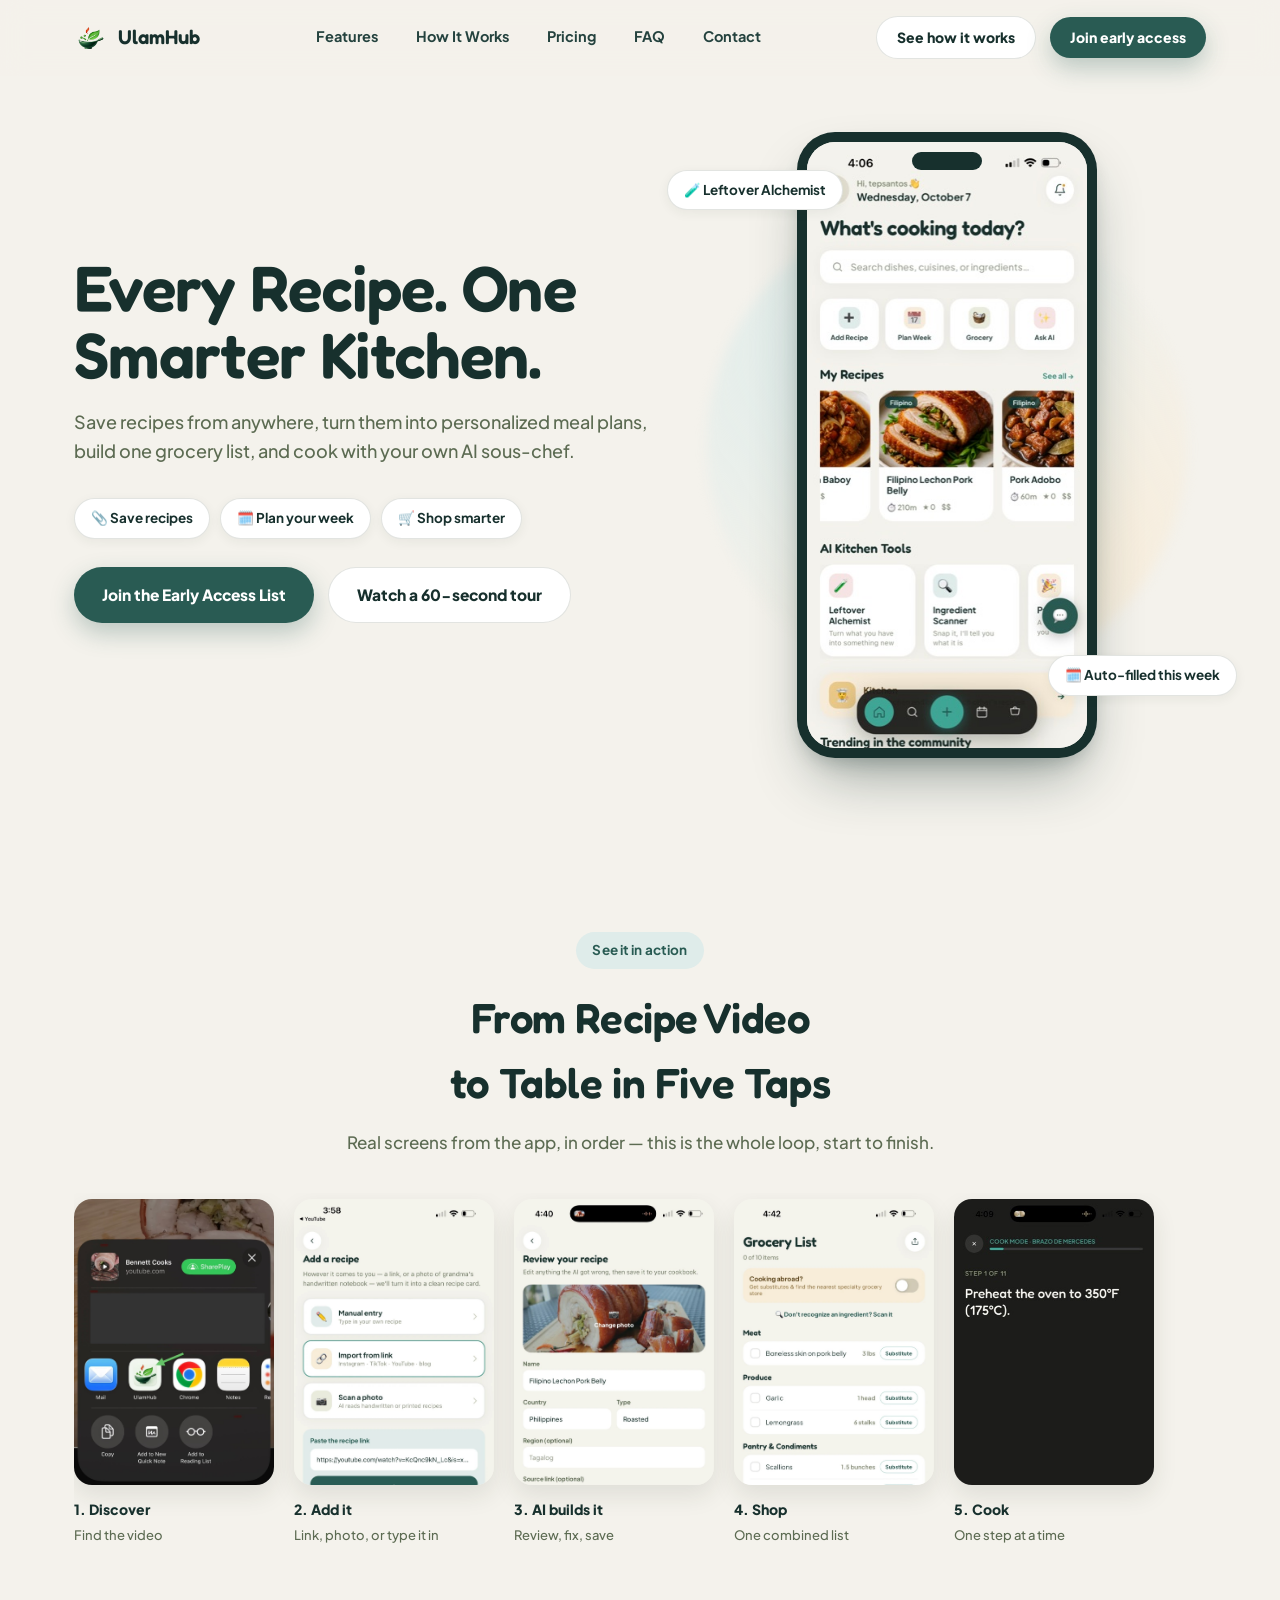
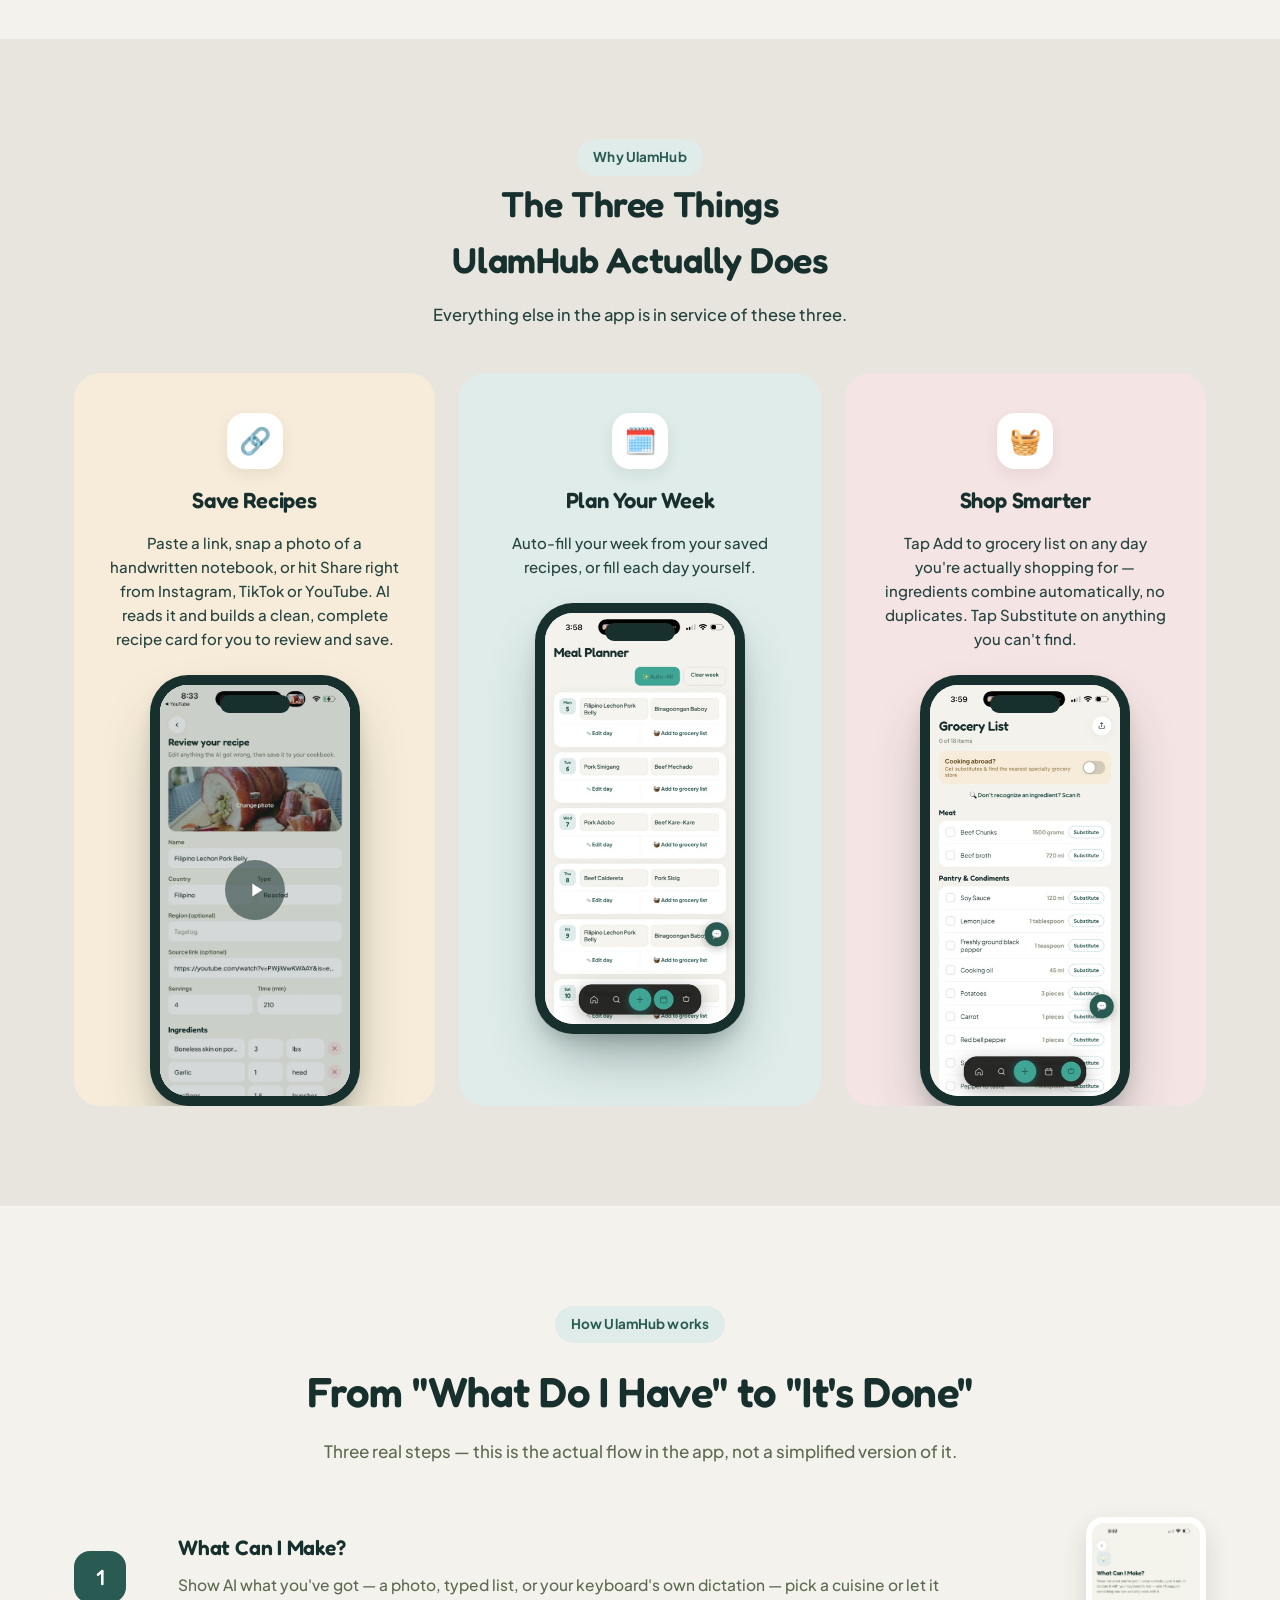
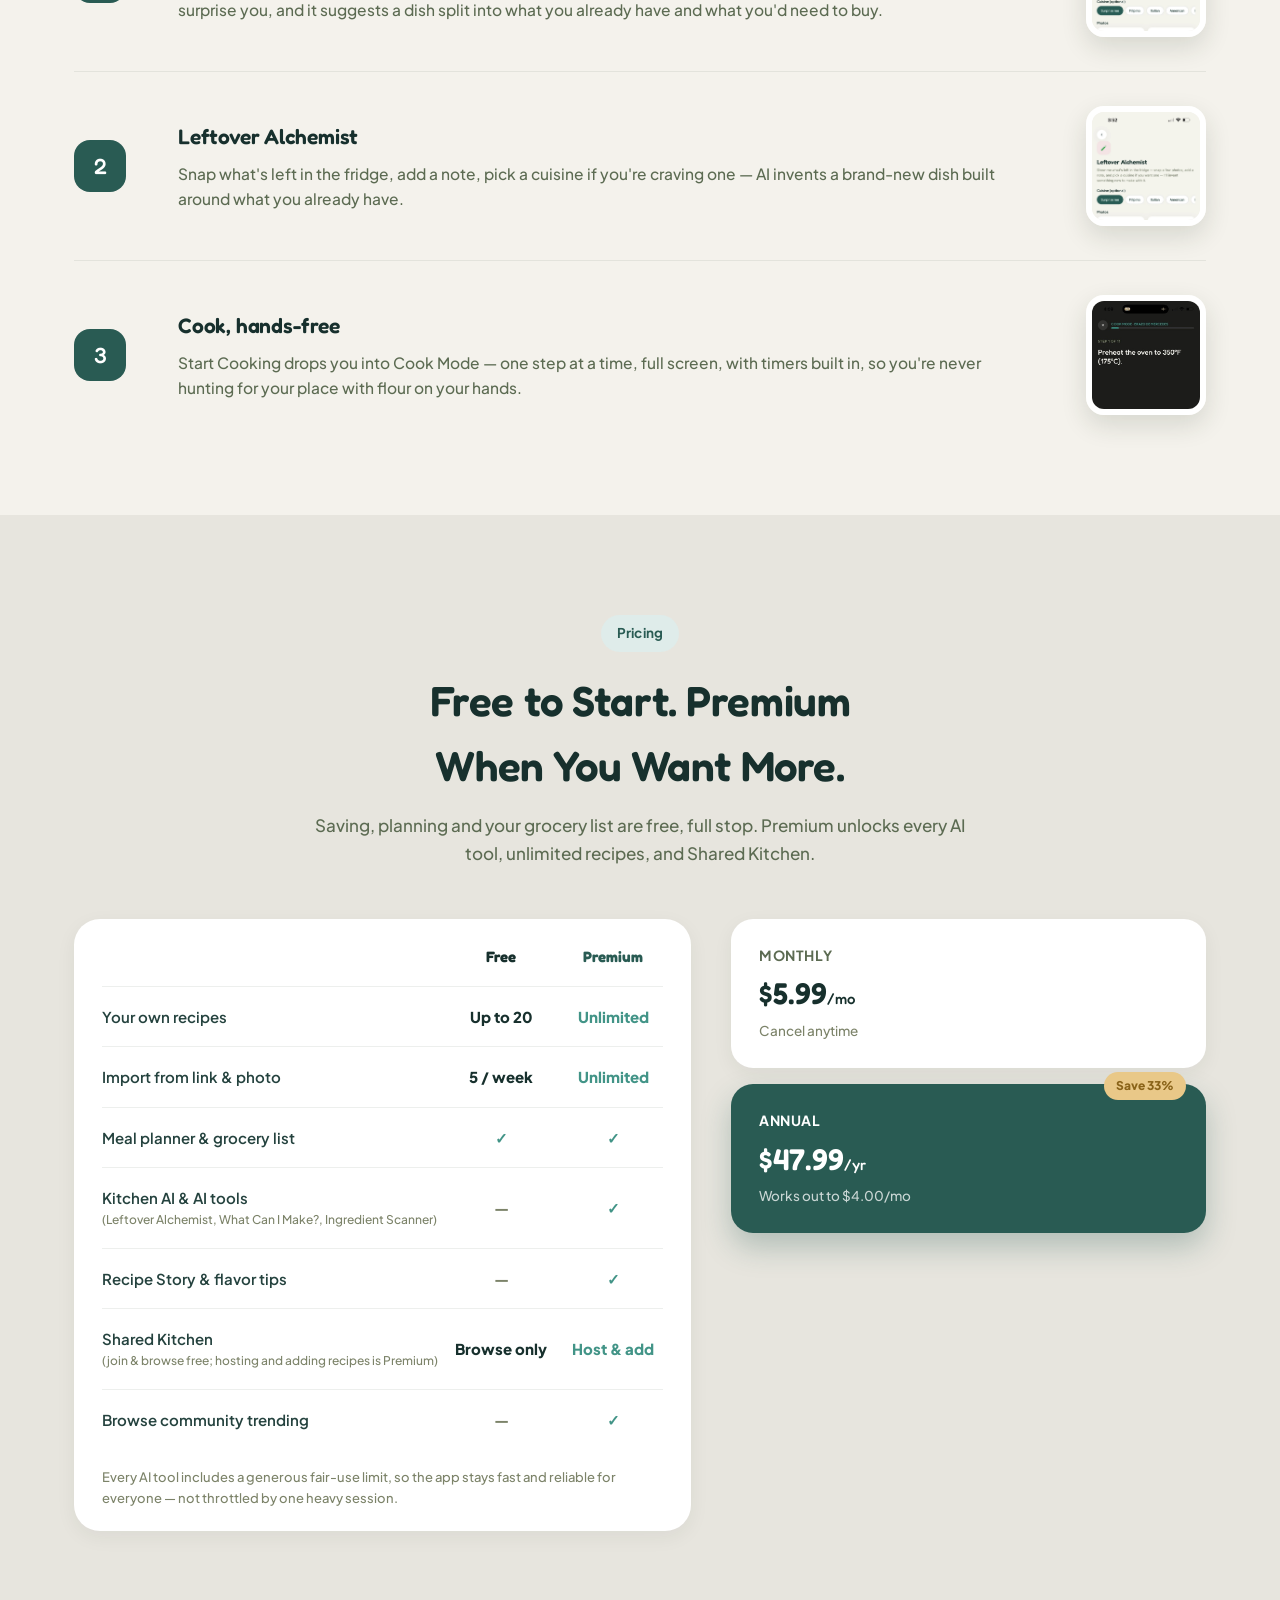
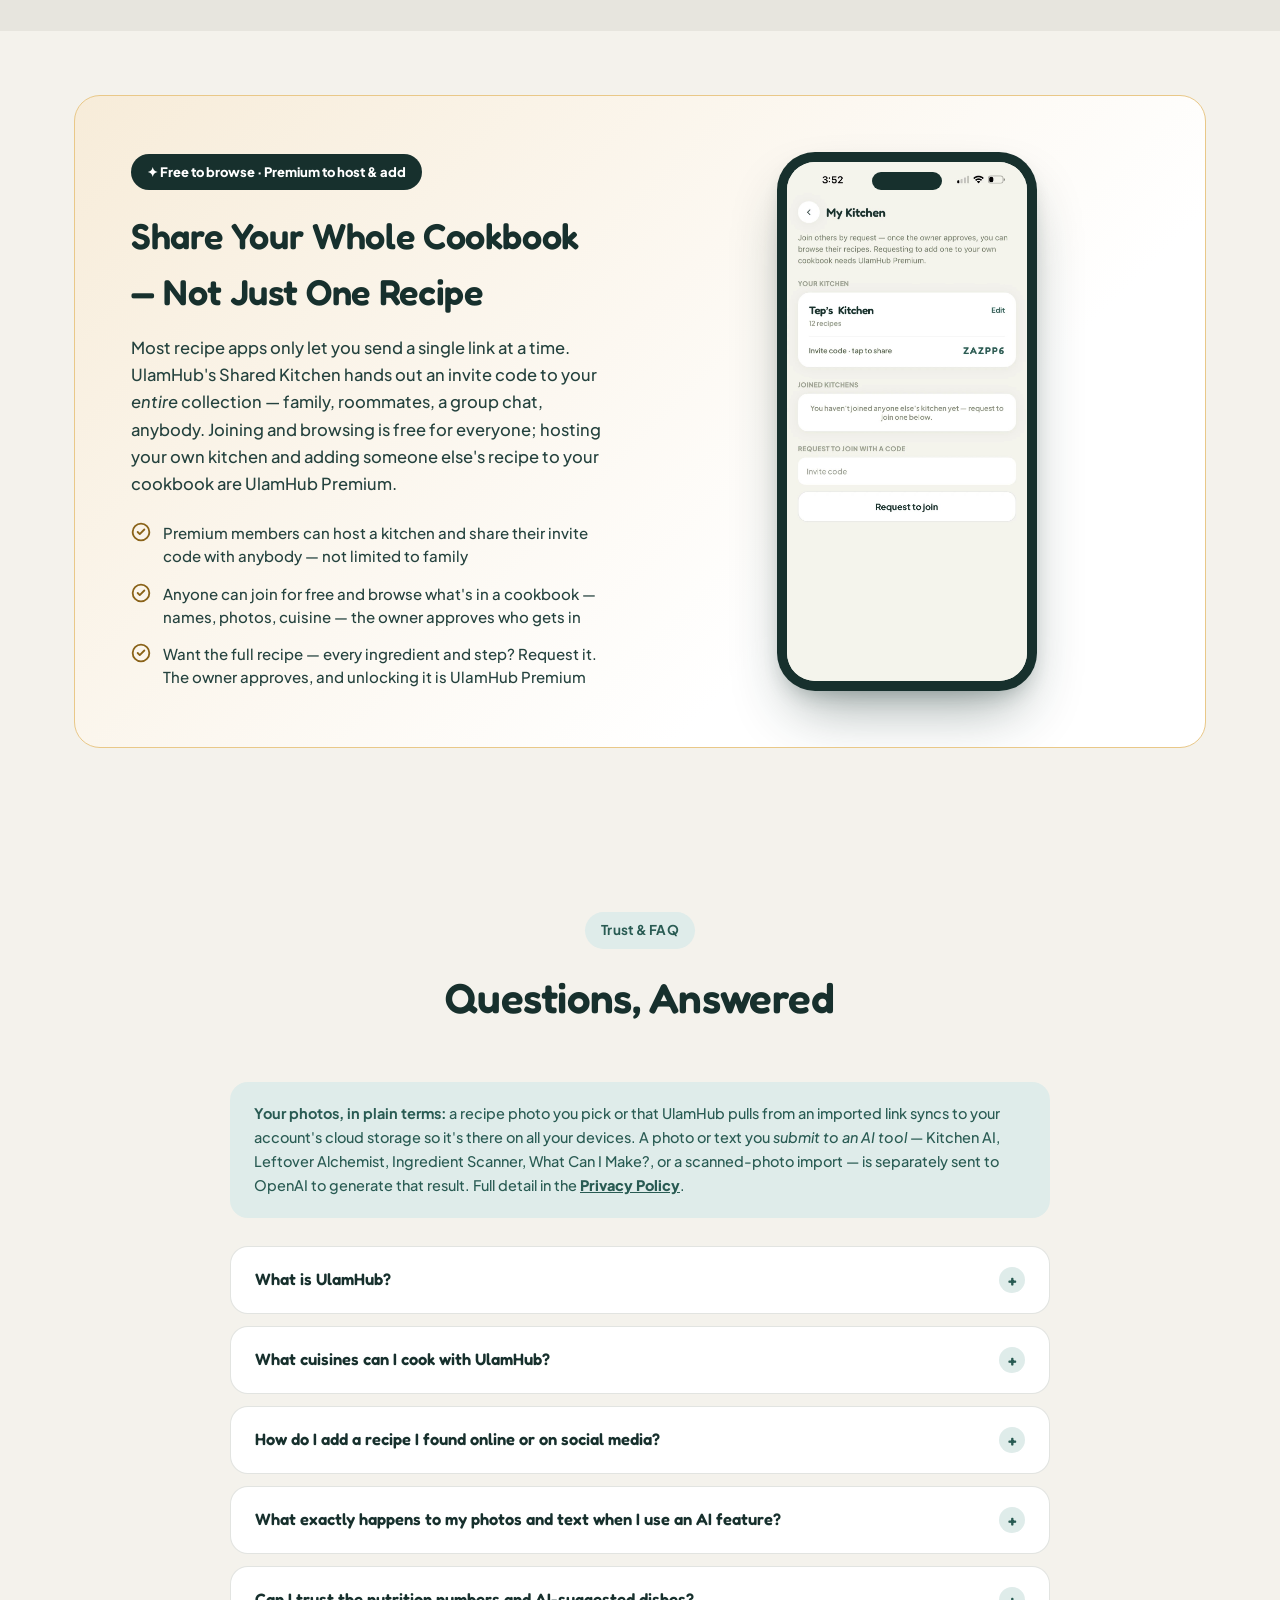
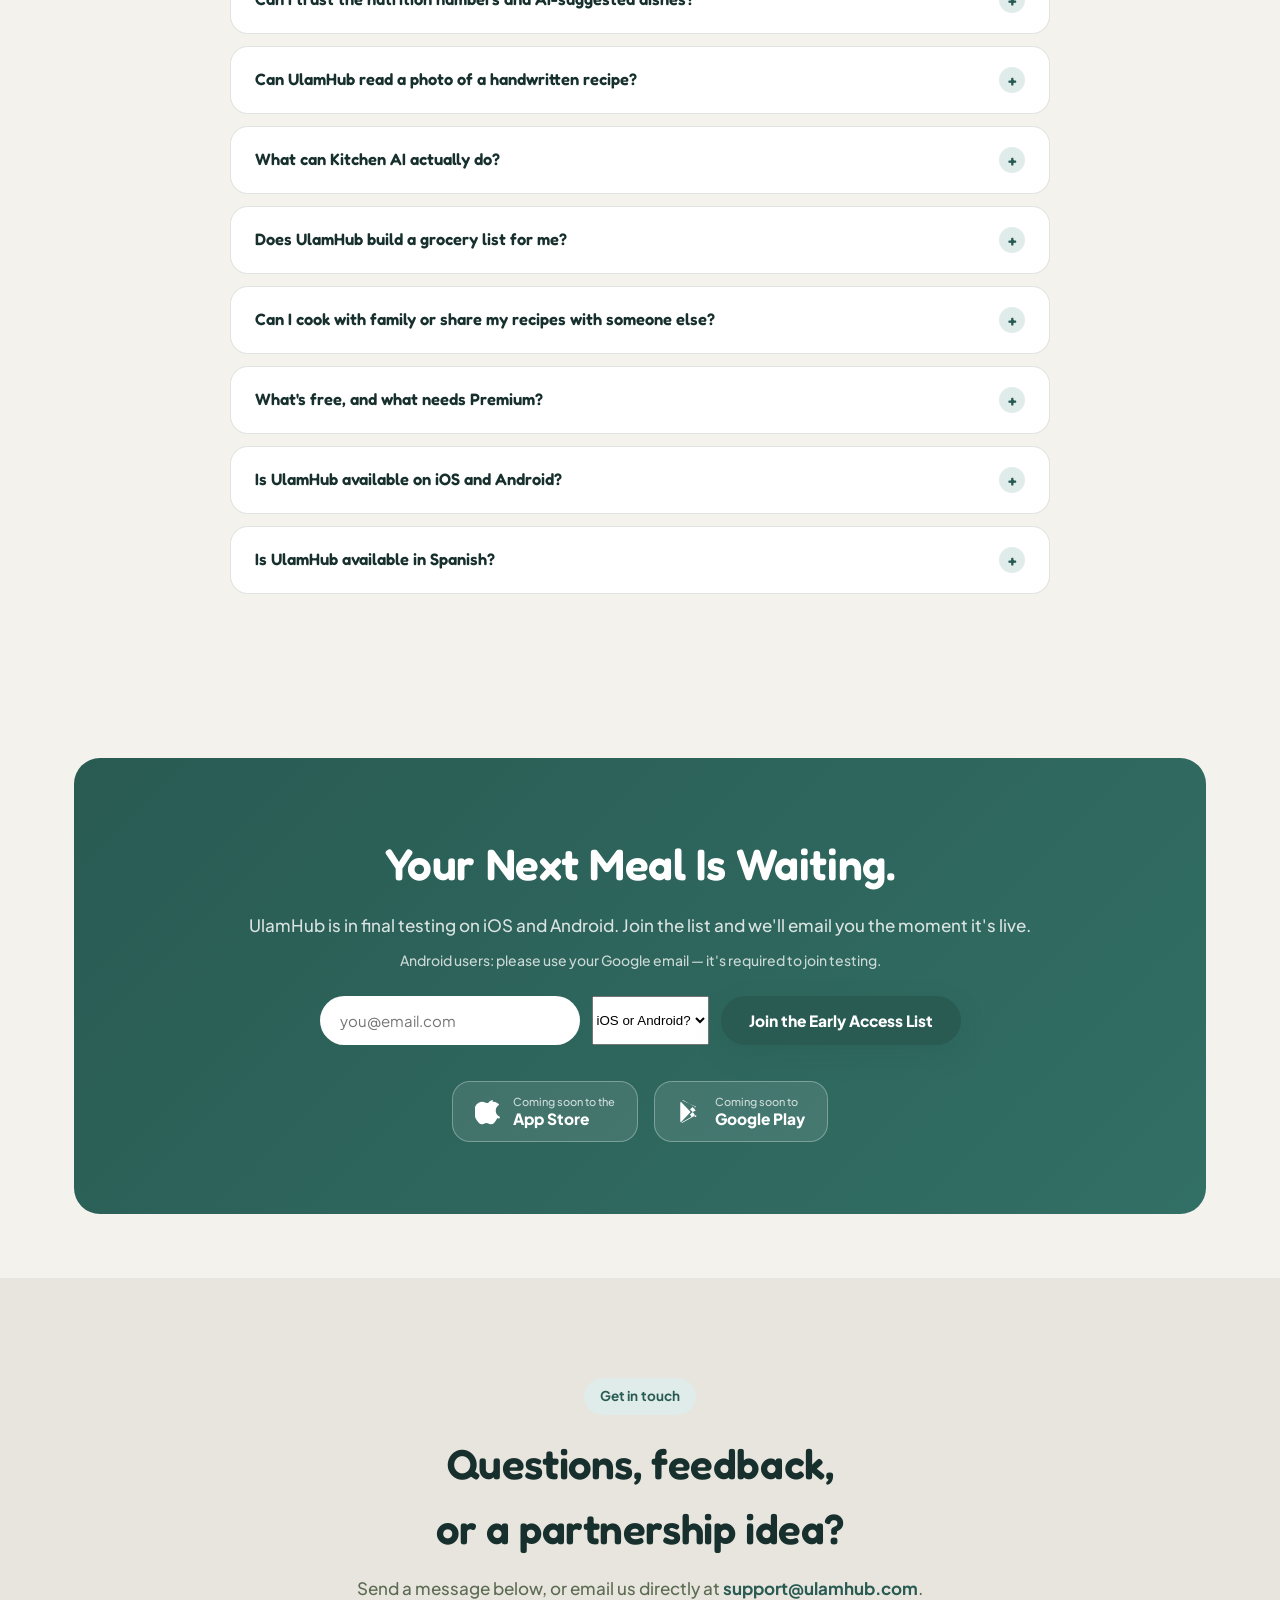
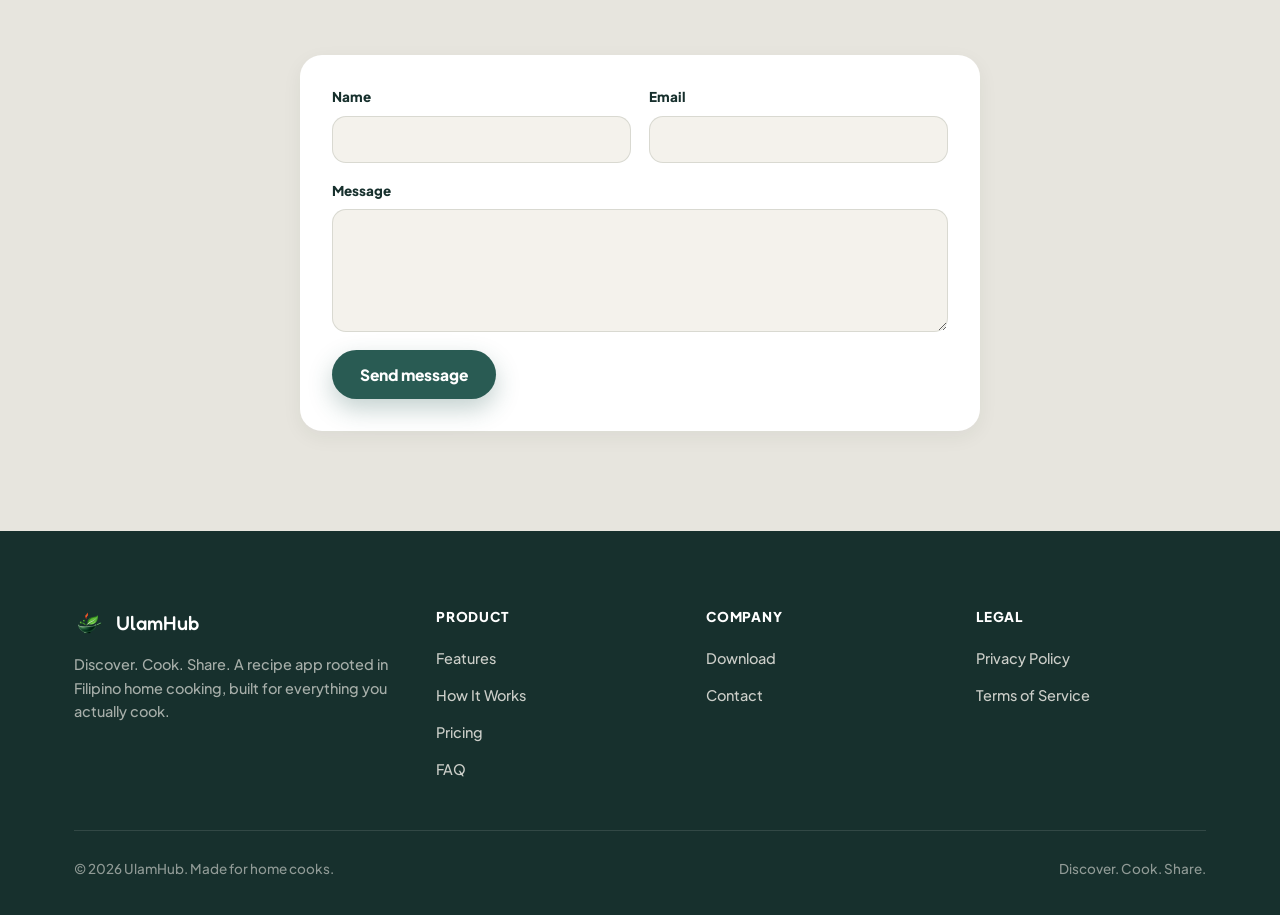
==== commit 11a8f016: "Replace Save Recipes screenshot with a click-to-play screen recording Shows the real flow — sharing " ====
--- a/index.html
+++ b/index.html
@@ -154,7 +154,16 @@
           <h3>Save Recipes</h3>
           <p>Paste a link, snap a photo of a handwritten notebook, or hit Share right from Instagram, TikTok or YouTube. AI reads it and builds a clean, complete recipe card for you to review and save.</p>
           <div class="phone phone-sm">
-            <div class="phone-screen"><img src="assets/screenshots/review-recipe-lechon-full.jpg" alt="Review your recipe screen with AI-filled fields for Filipino Lechon Pork Belly, imported from a YouTube video" loading="lazy" width="210" height="455"></div>
+            <div class="phone-screen">
+              <div class="phone-video" data-video-player>
+                <video playsinline preload="none" poster="assets/videos/save-recipe-poster.jpg" aria-label="Screen recording: sharing a YouTube recipe video to UlamHub, AI building the recipe card, and the finished saved recipe">
+                  <source src="assets/videos/save-recipe.mp4" type="video/mp4">
+                </video>
+                <button type="button" class="phone-video-play" aria-label="Play video">
+                  <svg viewBox="0 0 24 24" fill="currentColor" width="22" height="22"><path d="M8 5v14l11-7z"/></svg>
+                </button>
+              </div>
+            </div>
           </div>
         </div>
 
--- a/styles.css
+++ b/styles.css
@@ -304,6 +304,44 @@
 }
 .phone-lg { width: 300px; }
 .phone-sm { width: 210px; }
+
+.phone-video { position: relative; width: 100%; height: 100%; }
+.phone-video video {
+  width: 100%;
+  height: 100%;
+  object-fit: cover;
+  object-position: top center;
+  display: block;
+  background: var(--cream);
+}
+.phone-video-play {
+  position: absolute;
+  inset: 0;
+  width: 100%;
+  height: 100%;
+  display: flex;
+  align-items: center;
+  justify-content: center;
+  border: none;
+  padding: 0;
+  cursor: pointer;
+  background: rgba(23,48,45,0.18);
+  transition: background 0.2s ease, opacity 0.2s ease;
+}
+.phone-video-play::after {
+  content: "";
+  position: absolute;
+  inset: 0;
+  width: 60px;
+  height: 60px;
+  margin: auto;
+  border-radius: 50%;
+  background: rgba(23,48,45,0.55);
+  z-index: 0;
+}
+.phone-video-play svg { position: relative; z-index: 1; color: var(--white); margin-left: 3px; }
+.phone-video-play:hover { background: rgba(23,48,45,0.28); }
+.phone-video.is-playing .phone-video-play { opacity: 0; pointer-events: none; }
 
 /* ---------- Hero ---------- */
 .hero {
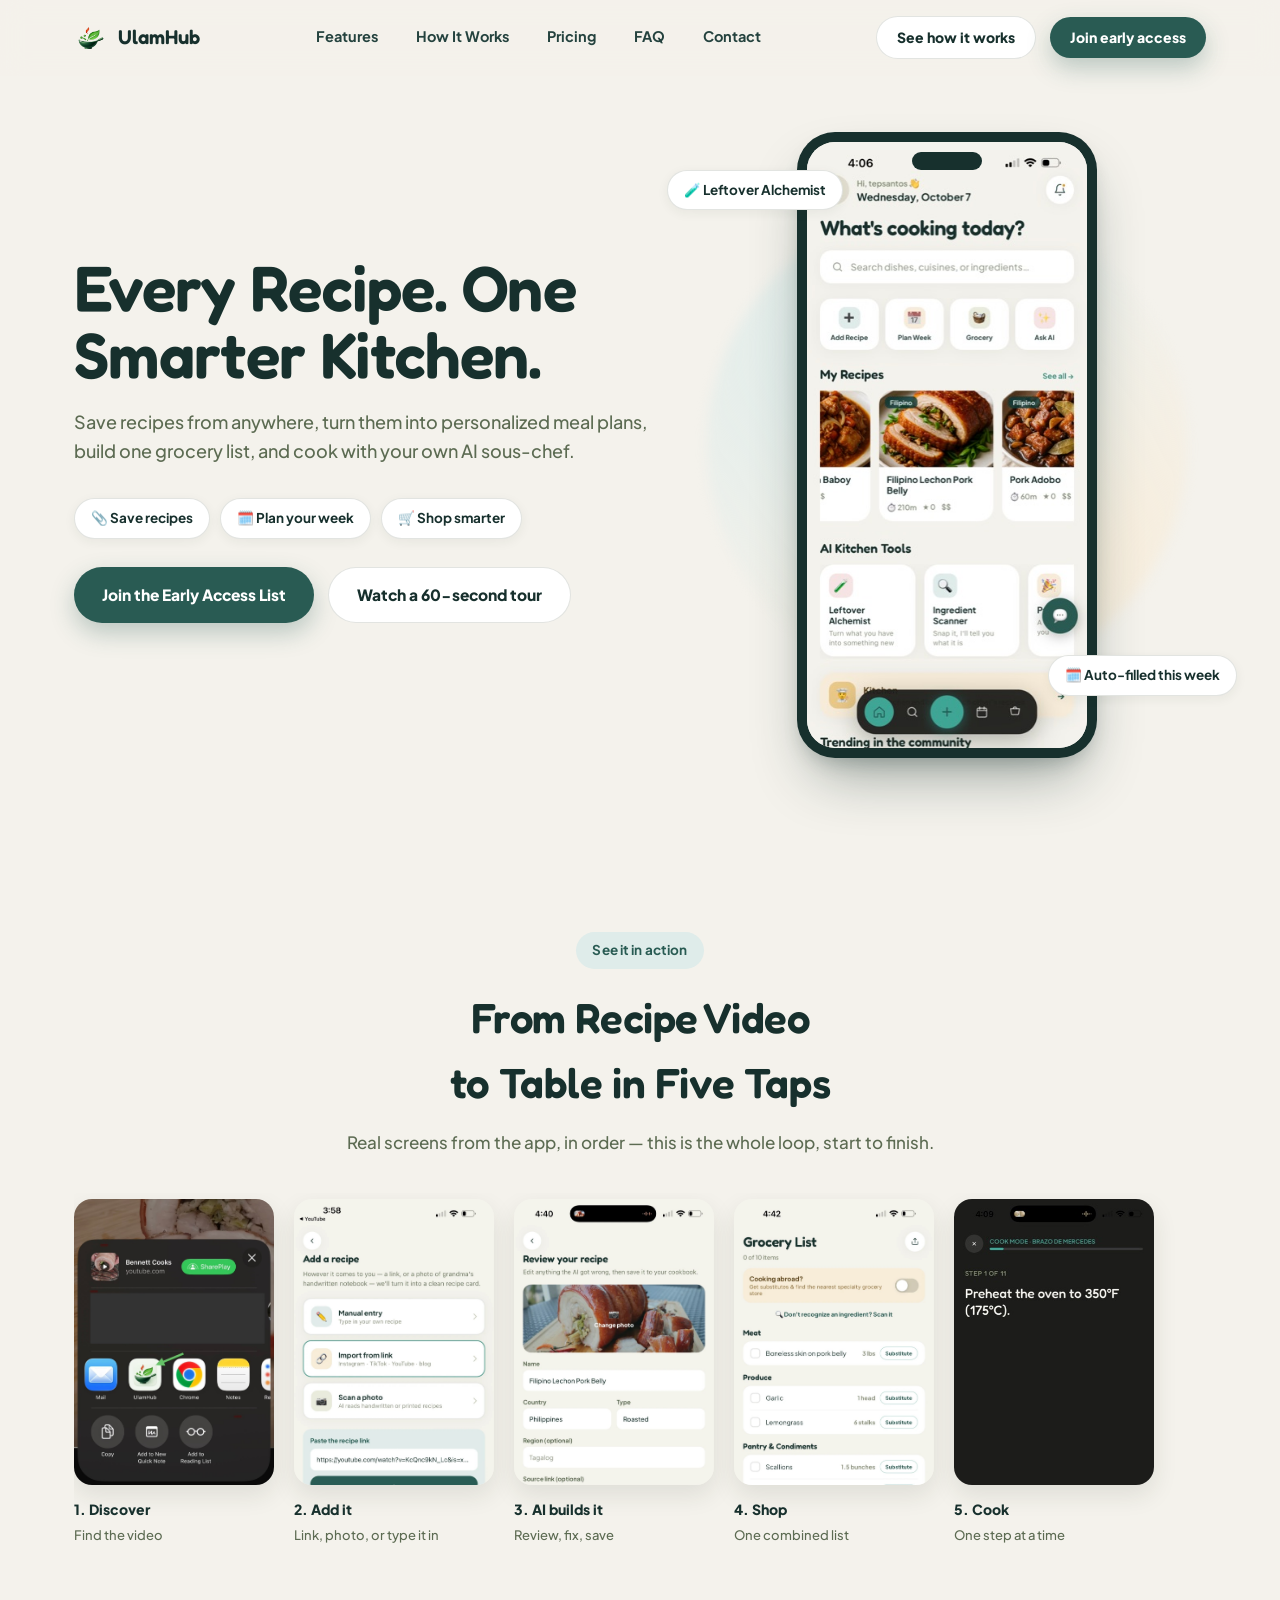
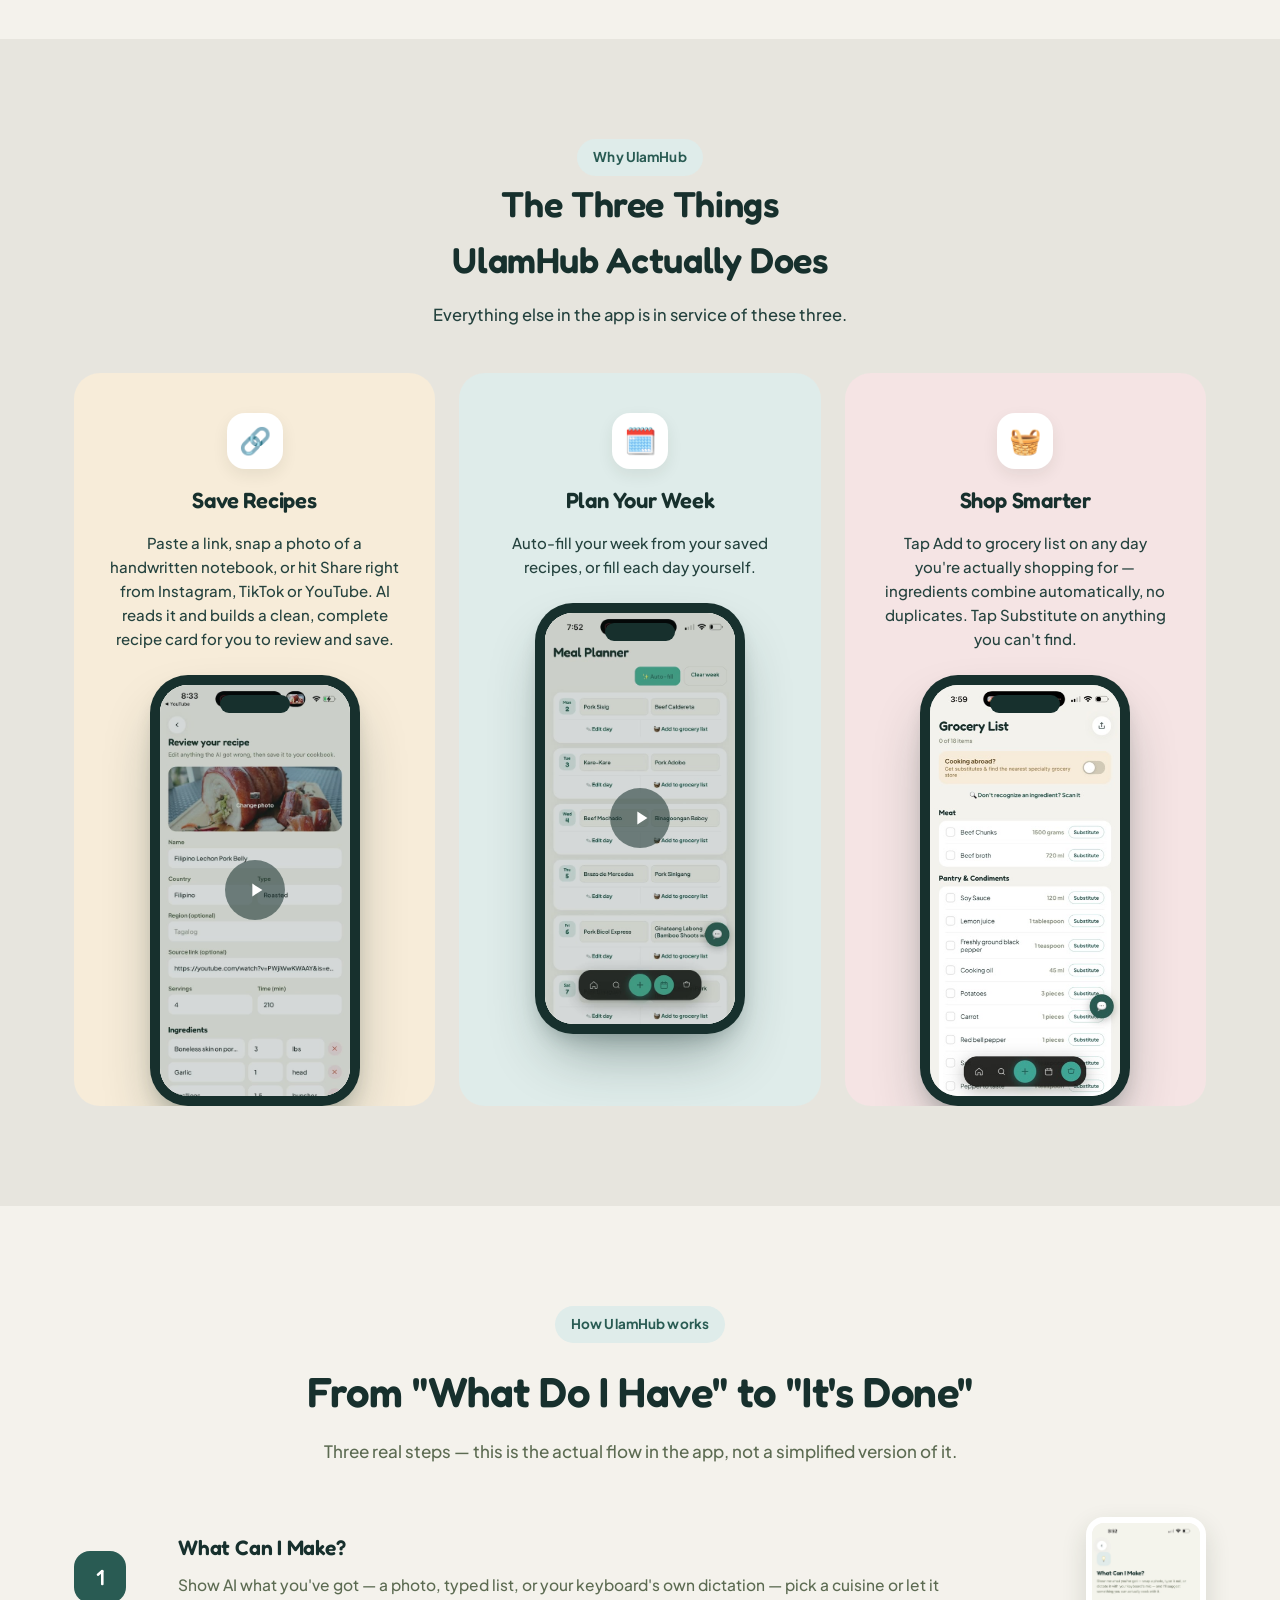
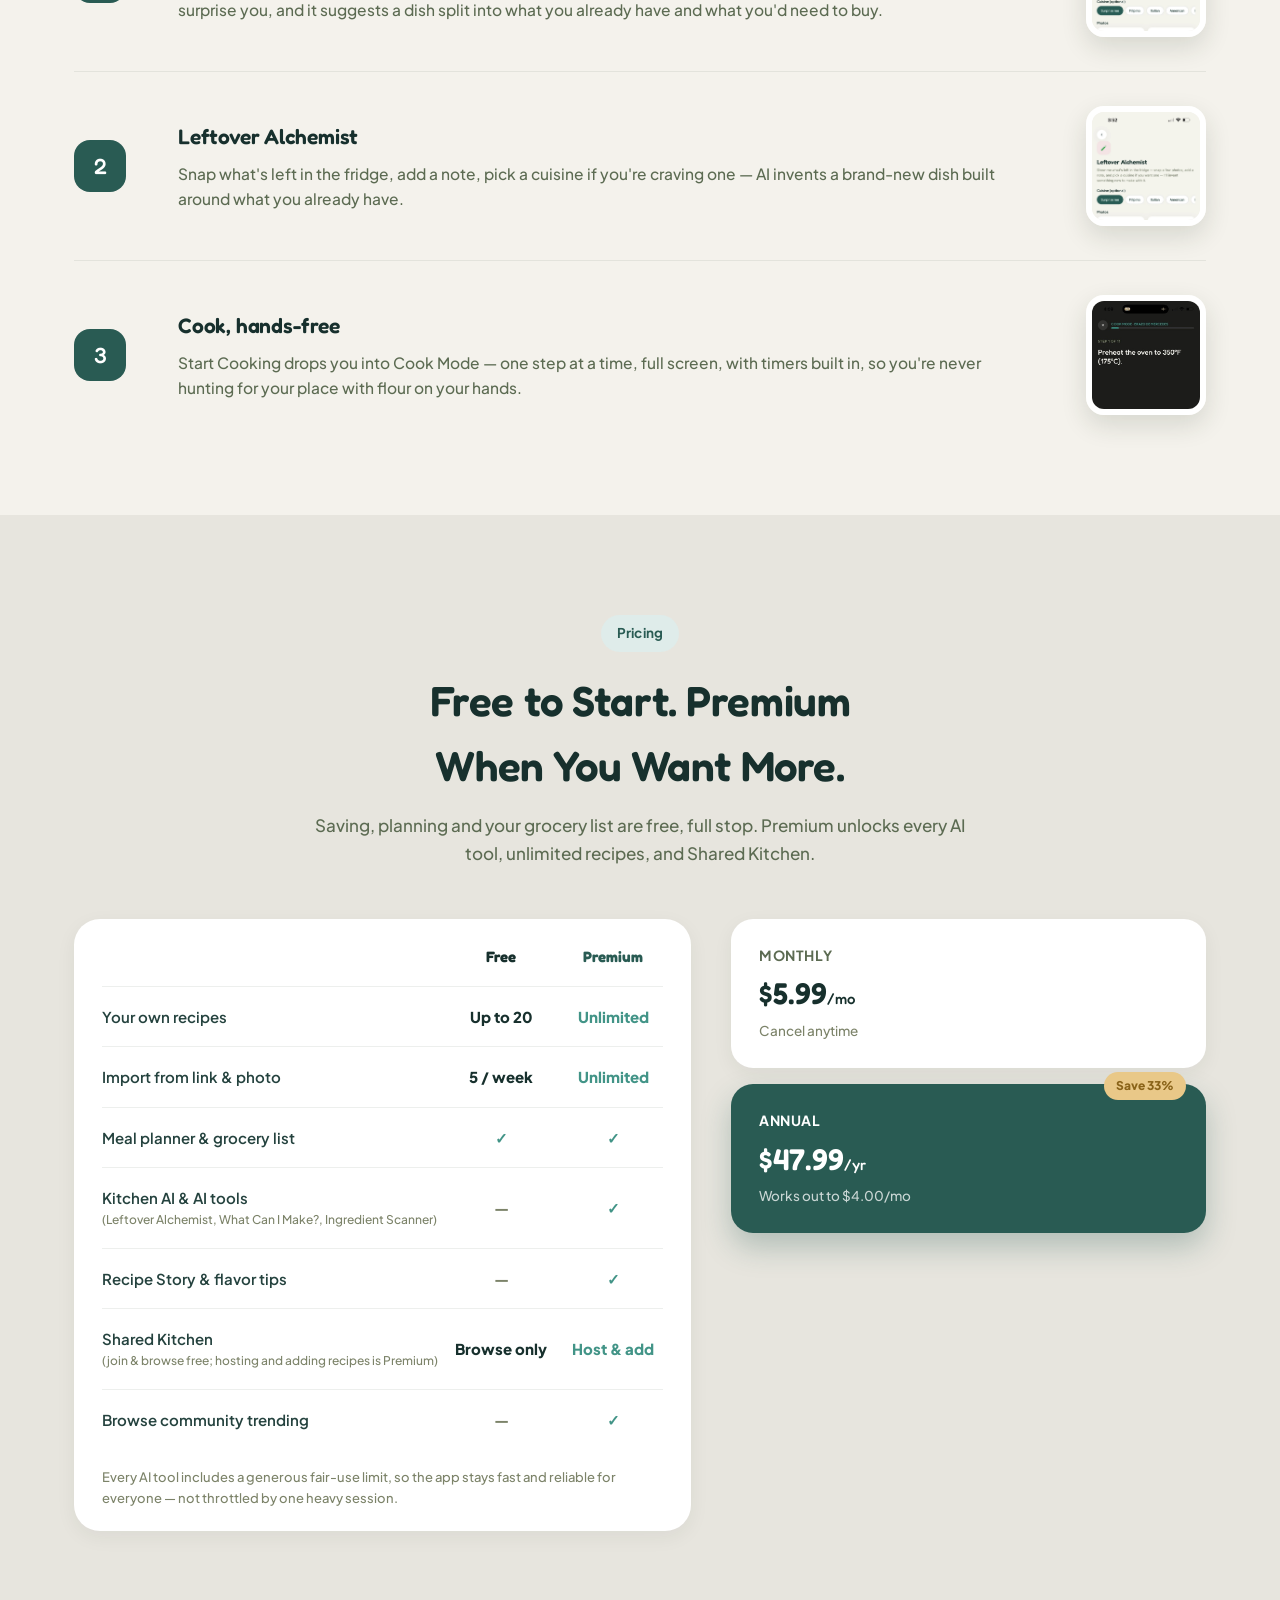
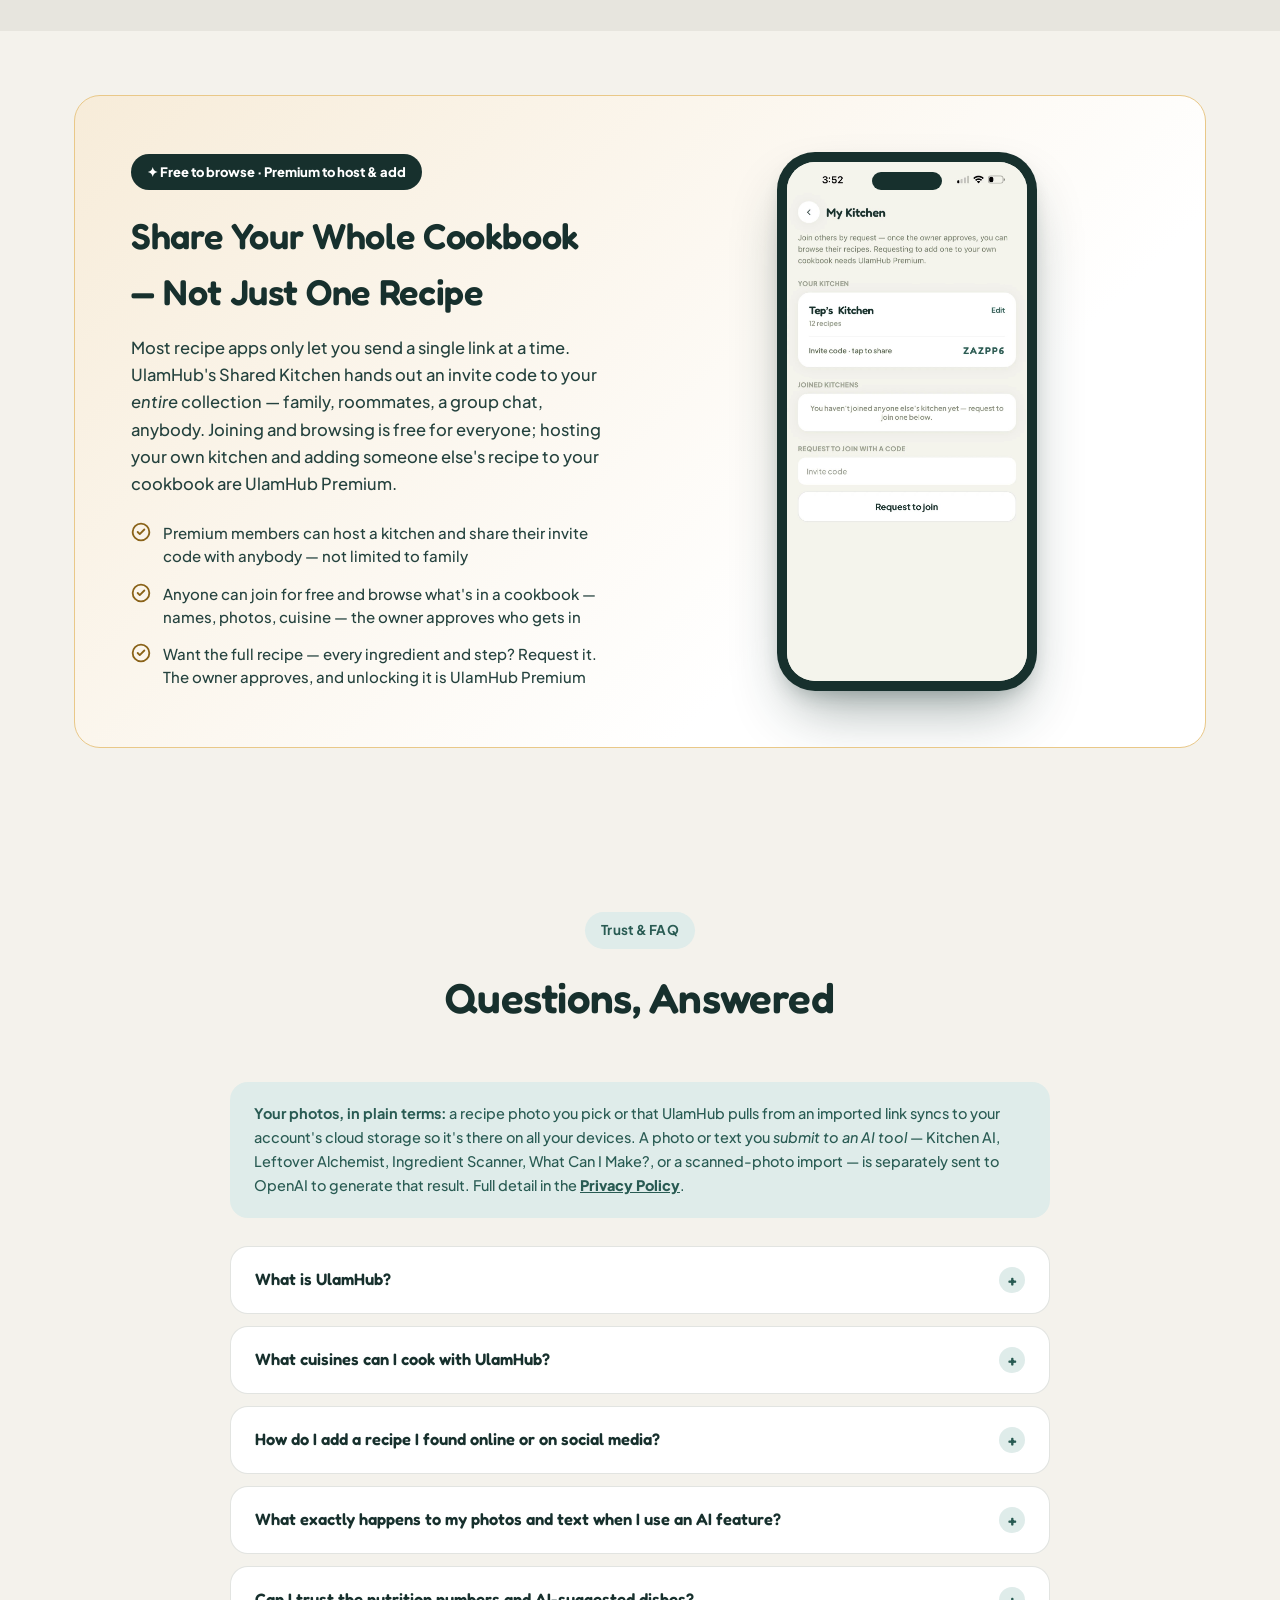
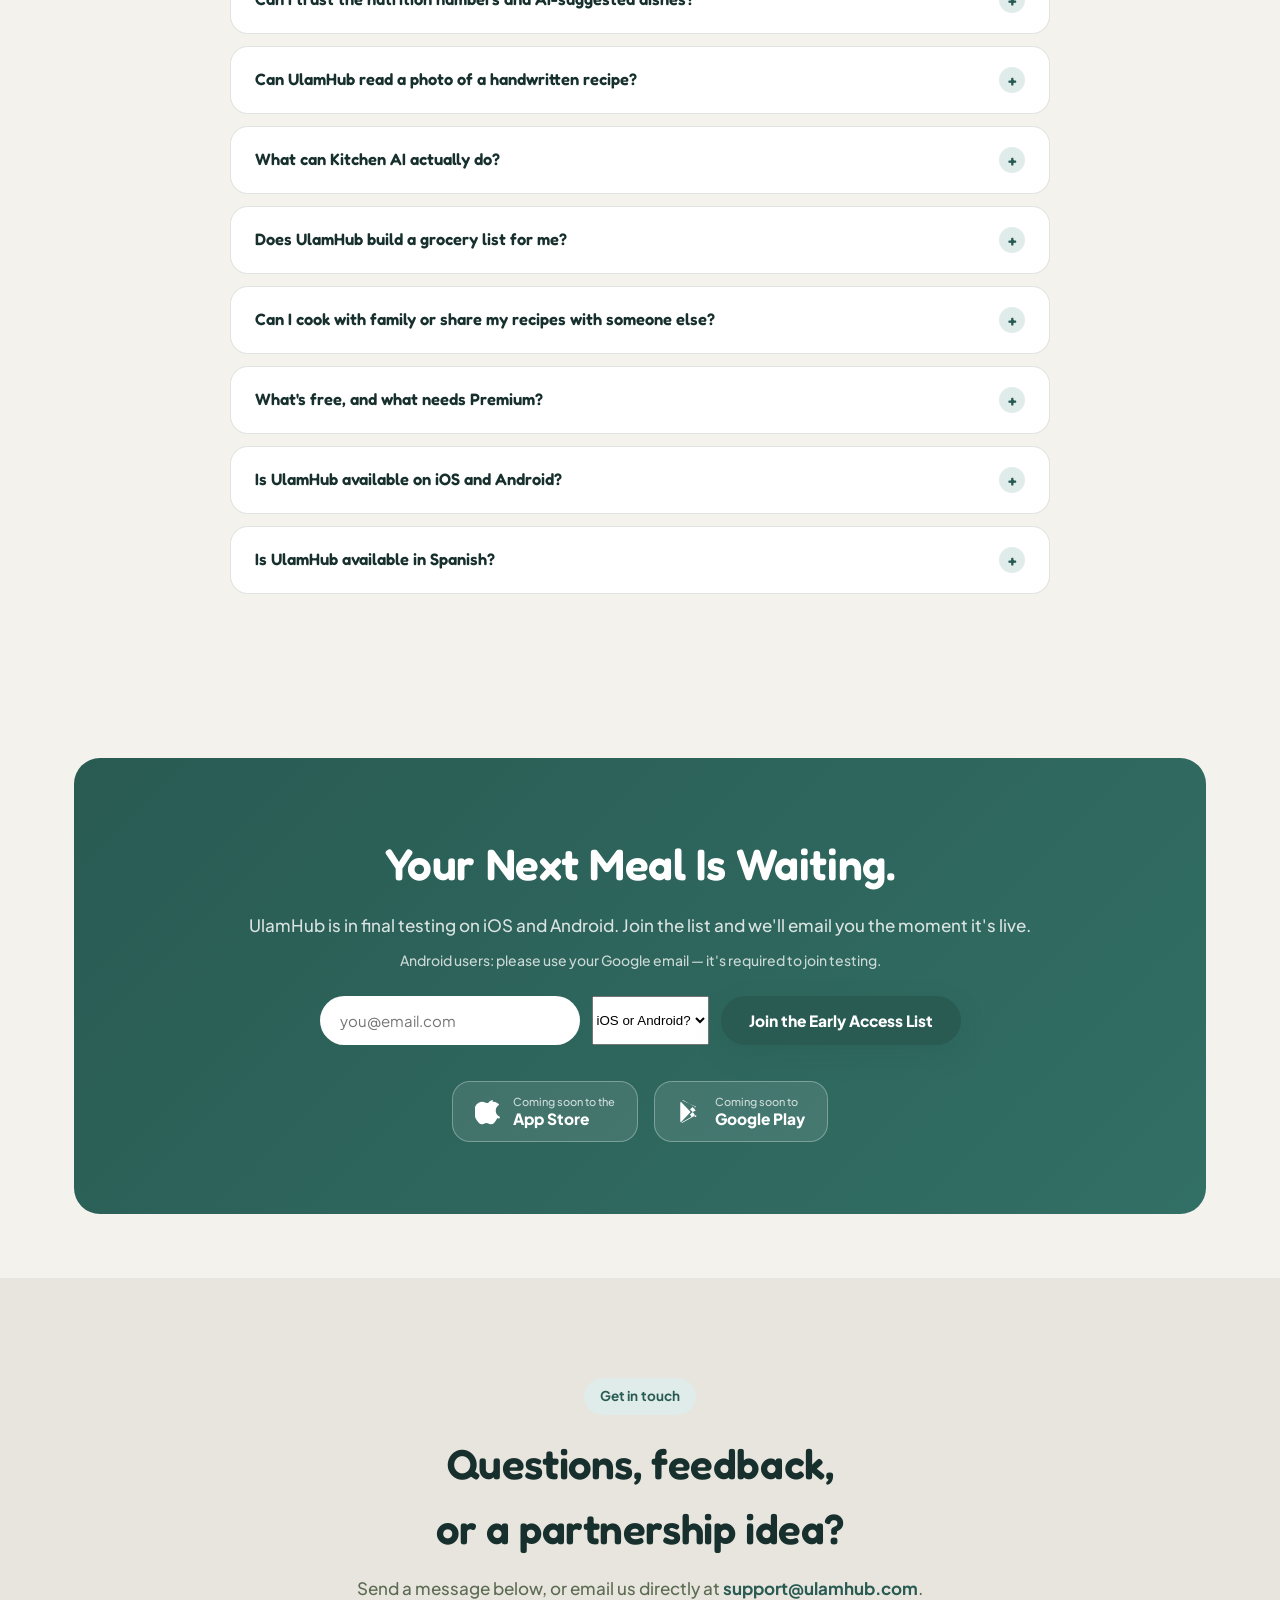
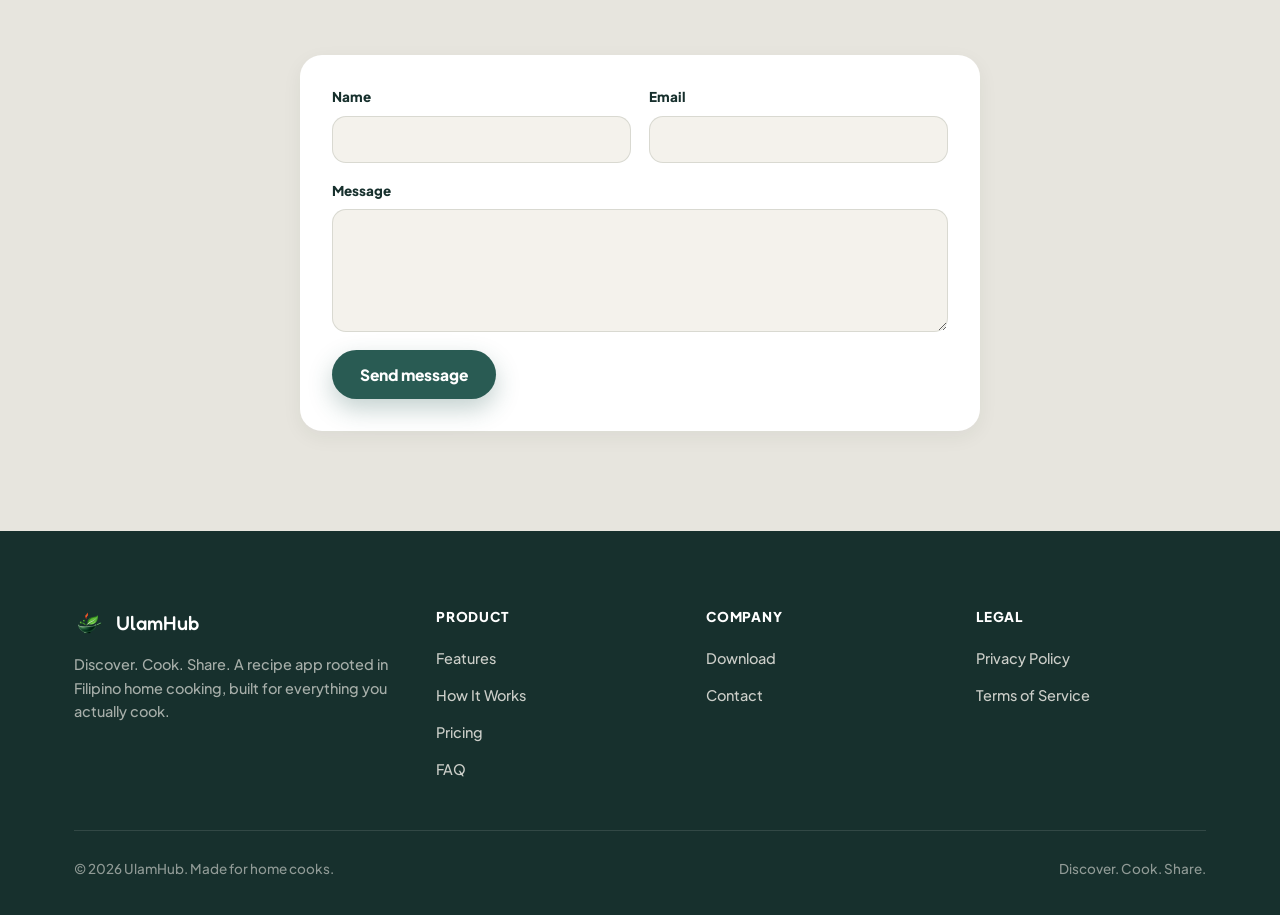
==== commit c4157aa8: "Replace Plan Your Week screenshot with a click-to-play screen recording Shows Auto-fill actually pop" ====
--- a/index.html
+++ b/index.html
@@ -172,7 +172,16 @@
           <h3>Plan Your Week</h3>
           <p>Auto-fill your week from your saved recipes, or fill each day yourself.</p>
           <div class="phone phone-sm">
-            <div class="phone-screen"><img src="assets/screenshots/planner.jpg" alt="Meal Planner screen showing a week grid with two dish placeholders per day and an Auto-fill button" loading="lazy" width="210" height="455"></div>
+            <div class="phone-screen">
+              <div class="phone-video" data-video-player>
+                <video playsinline preload="none" poster="assets/videos/plan-week-poster.jpg" aria-label="Screen recording: tapping Auto-fill on the Meal Planner to fill the week with dishes, then opening the grocery list">
+                  <source src="assets/videos/plan-week.mp4" type="video/mp4">
+                </video>
+                <button type="button" class="phone-video-play" aria-label="Play video">
+                  <svg viewBox="0 0 24 24" fill="currentColor" width="22" height="22"><path d="M8 5v14l11-7z"/></svg>
+                </button>
+              </div>
+            </div>
           </div>
         </div>
 
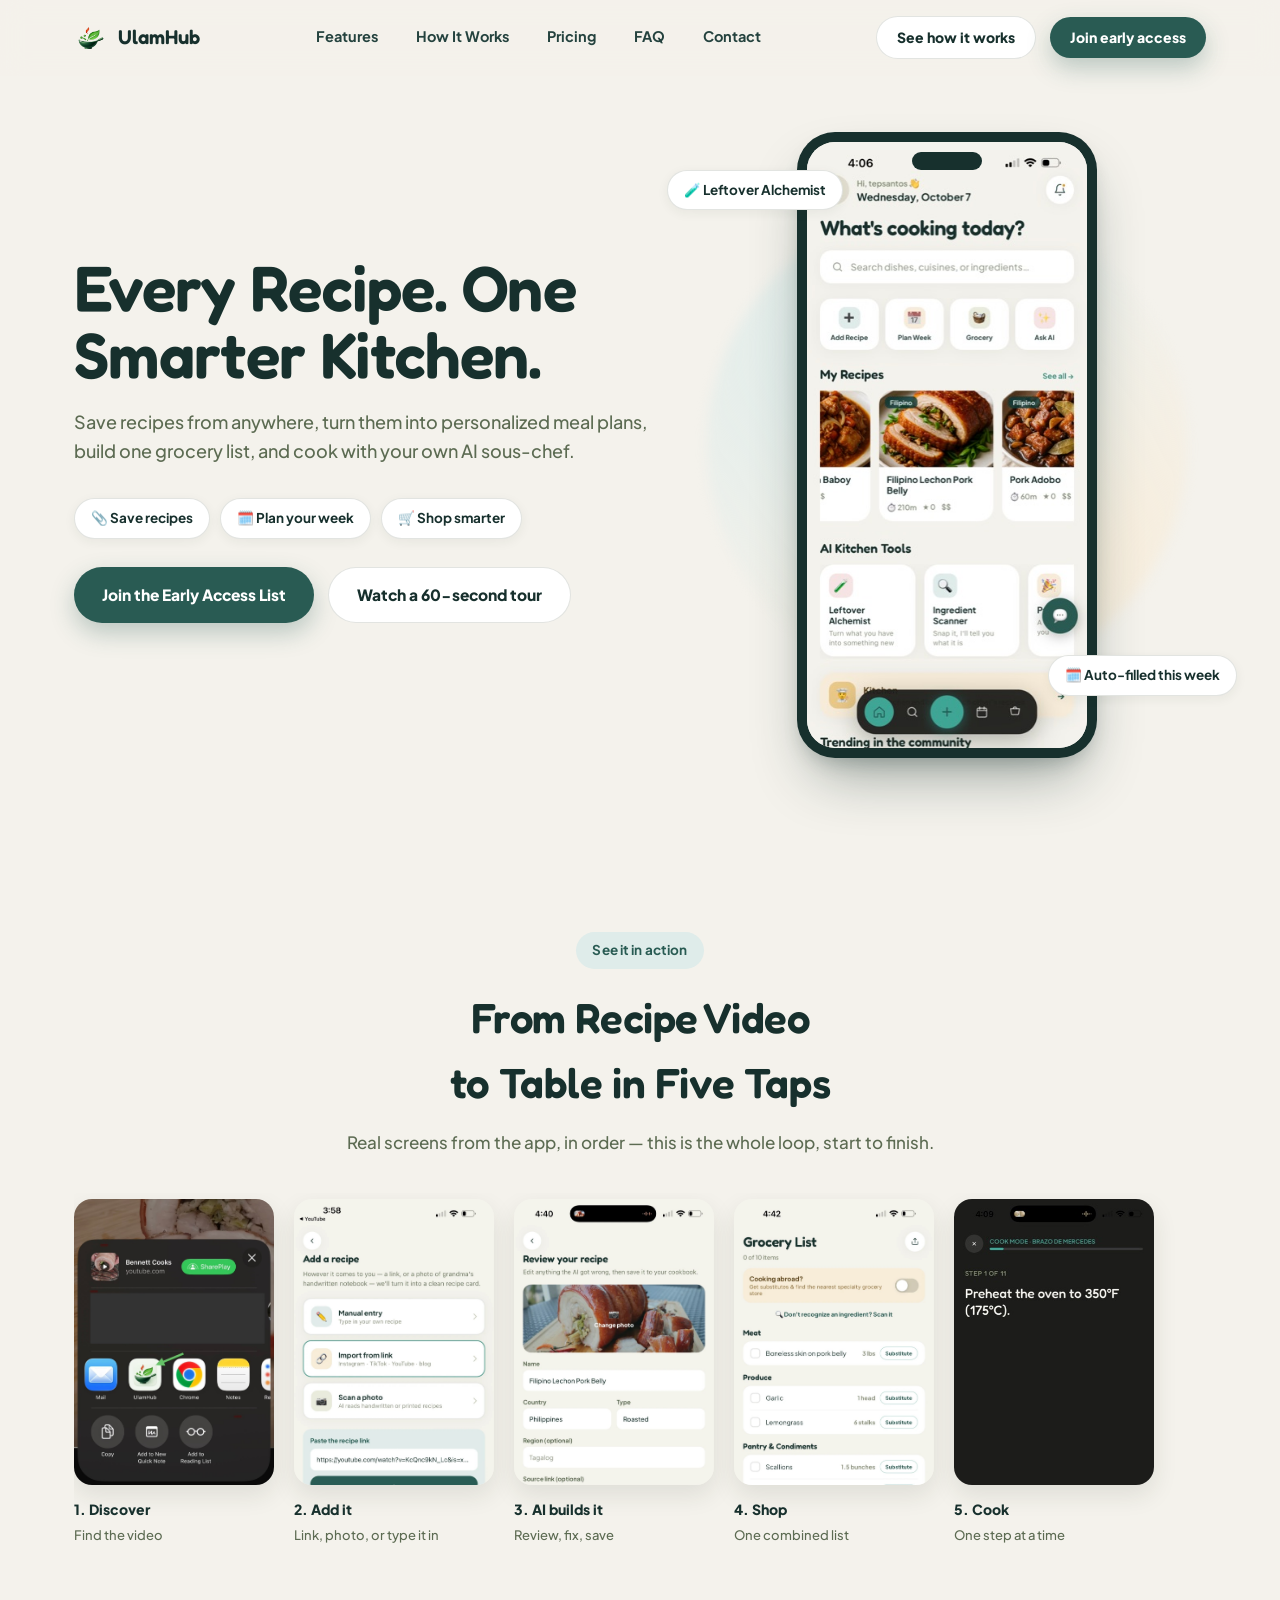
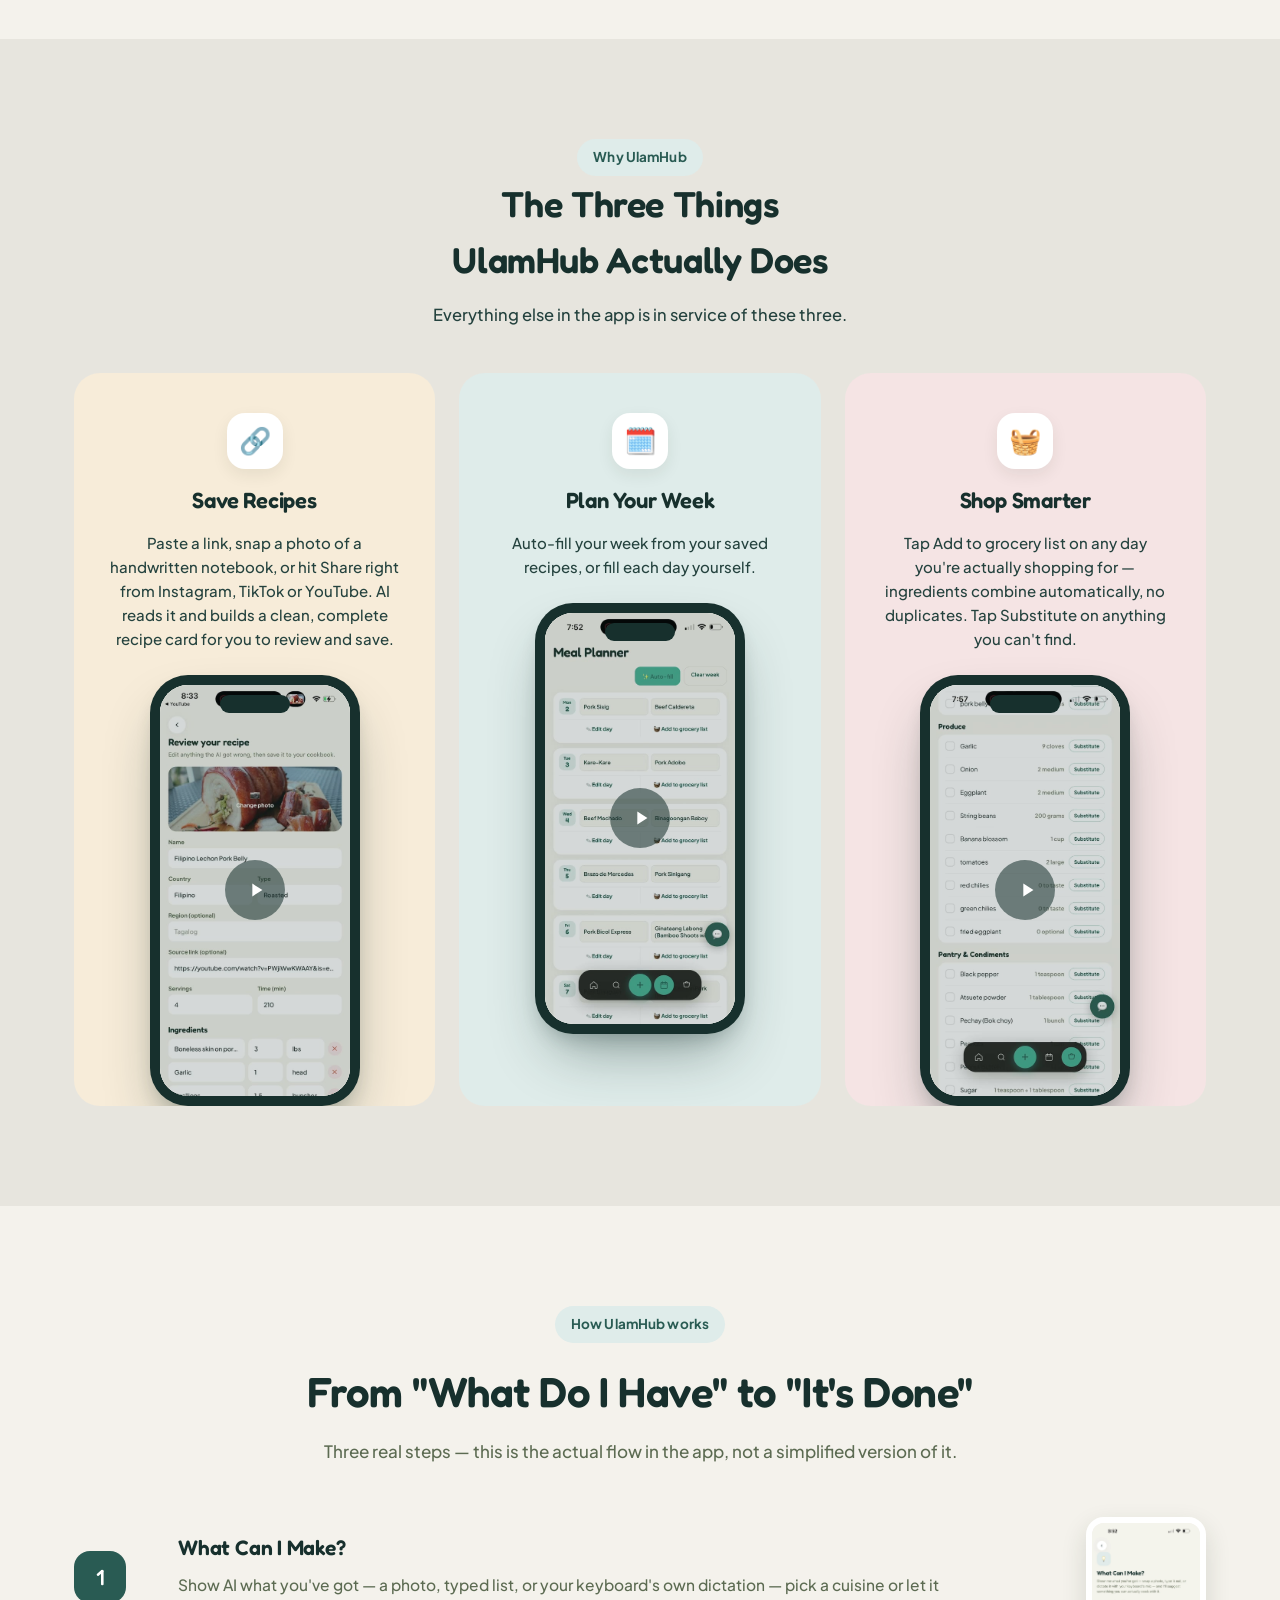
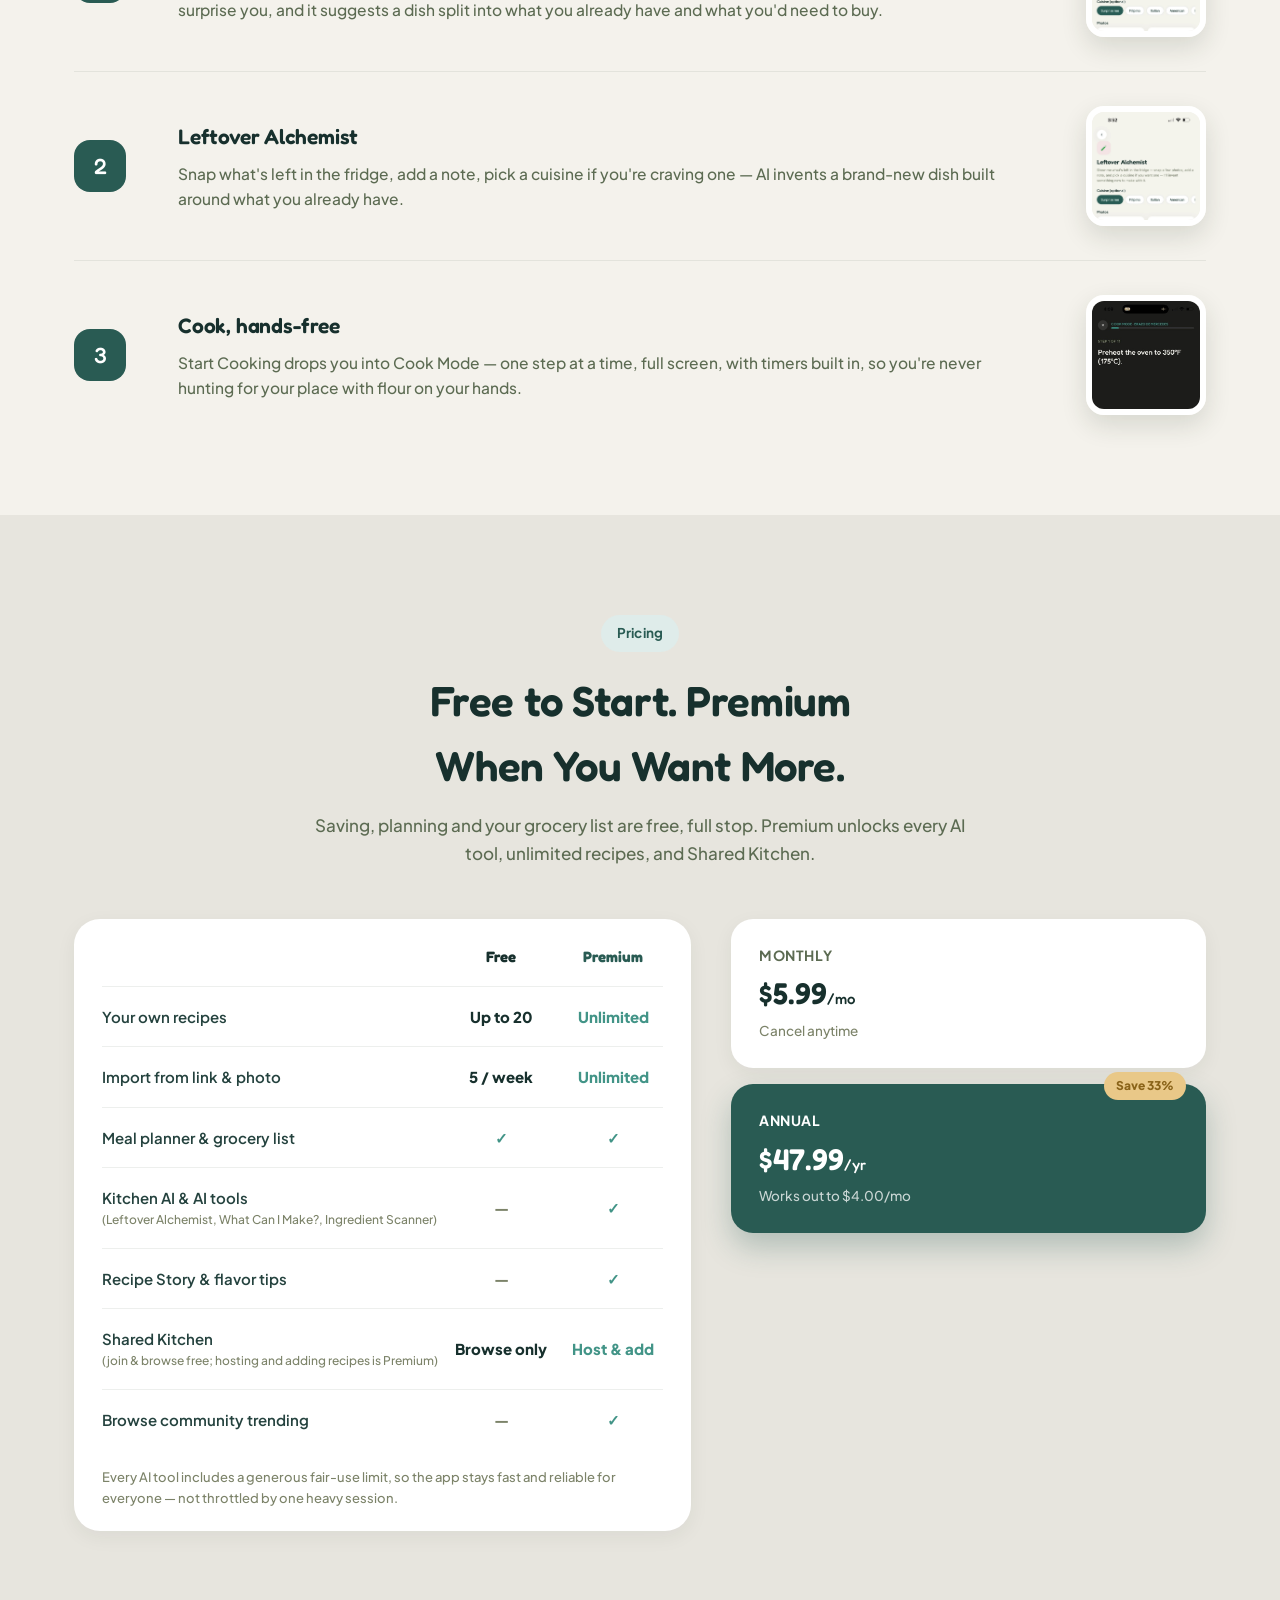
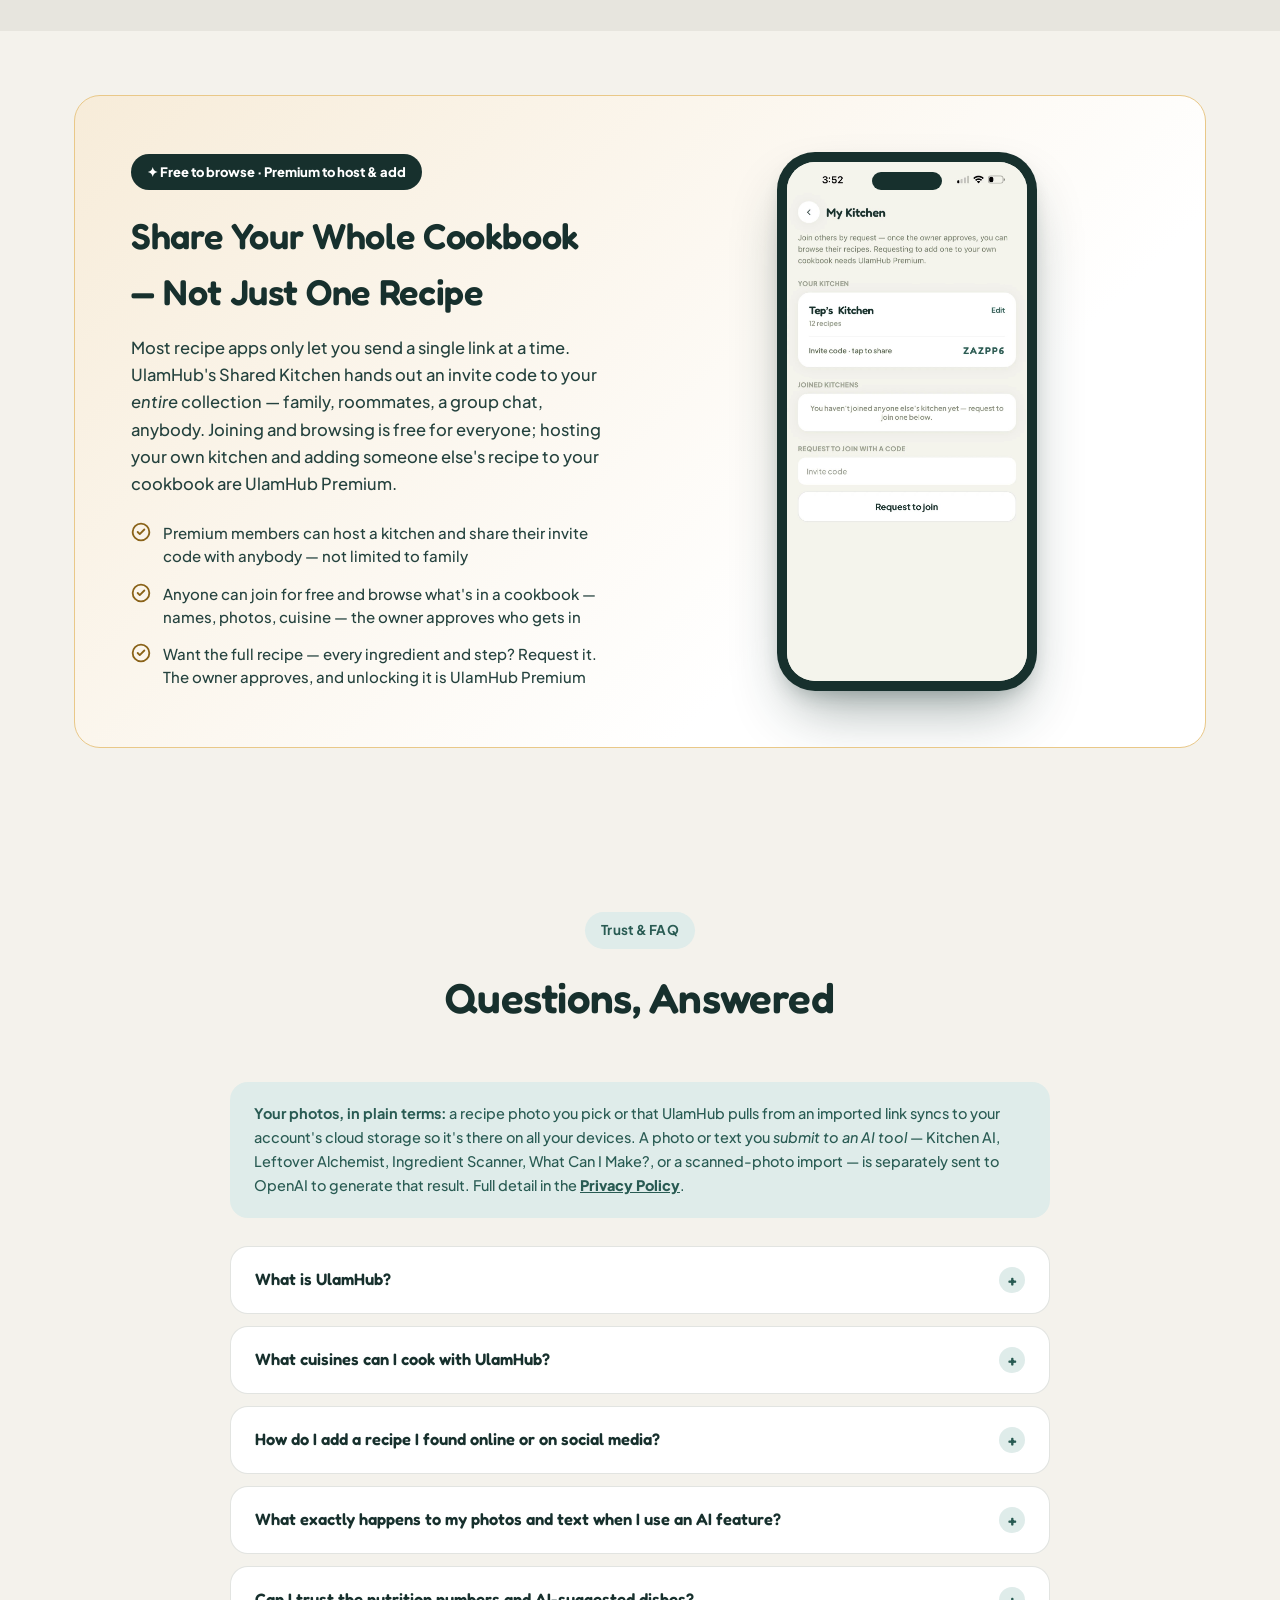
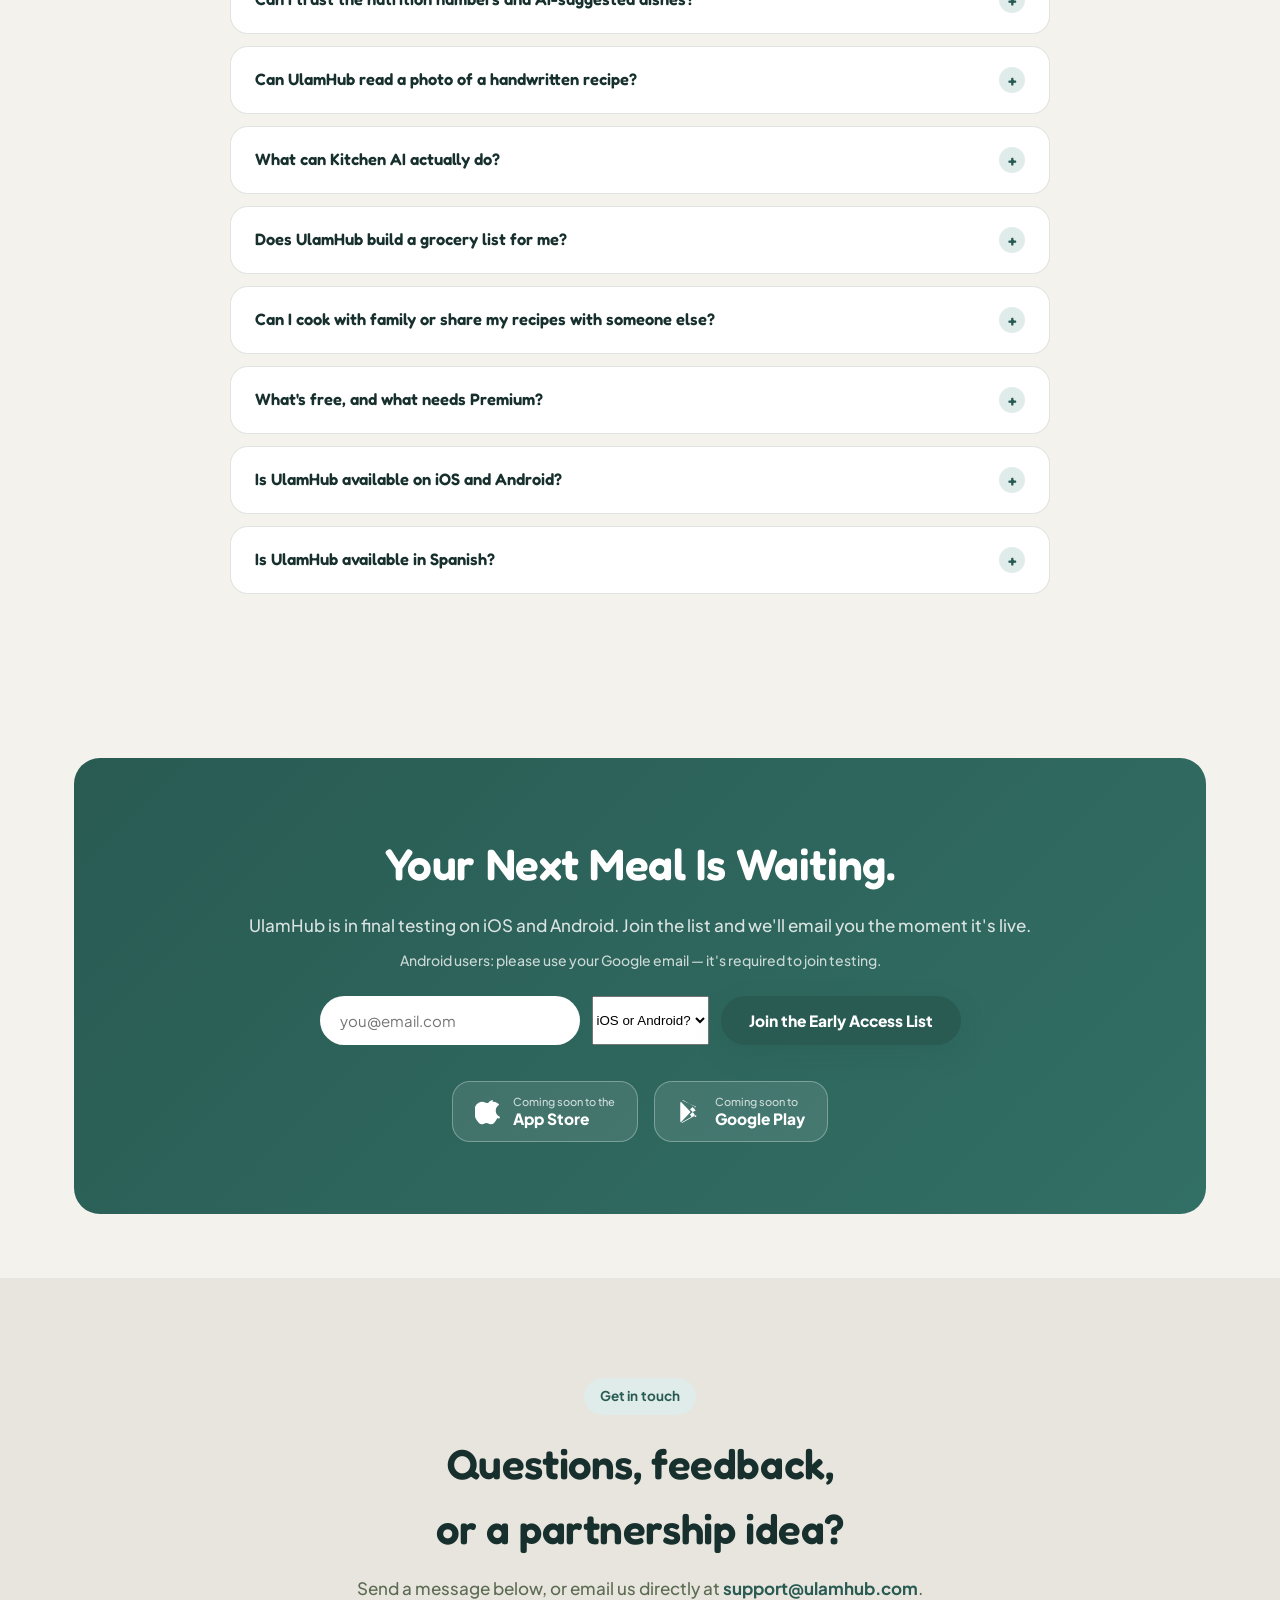
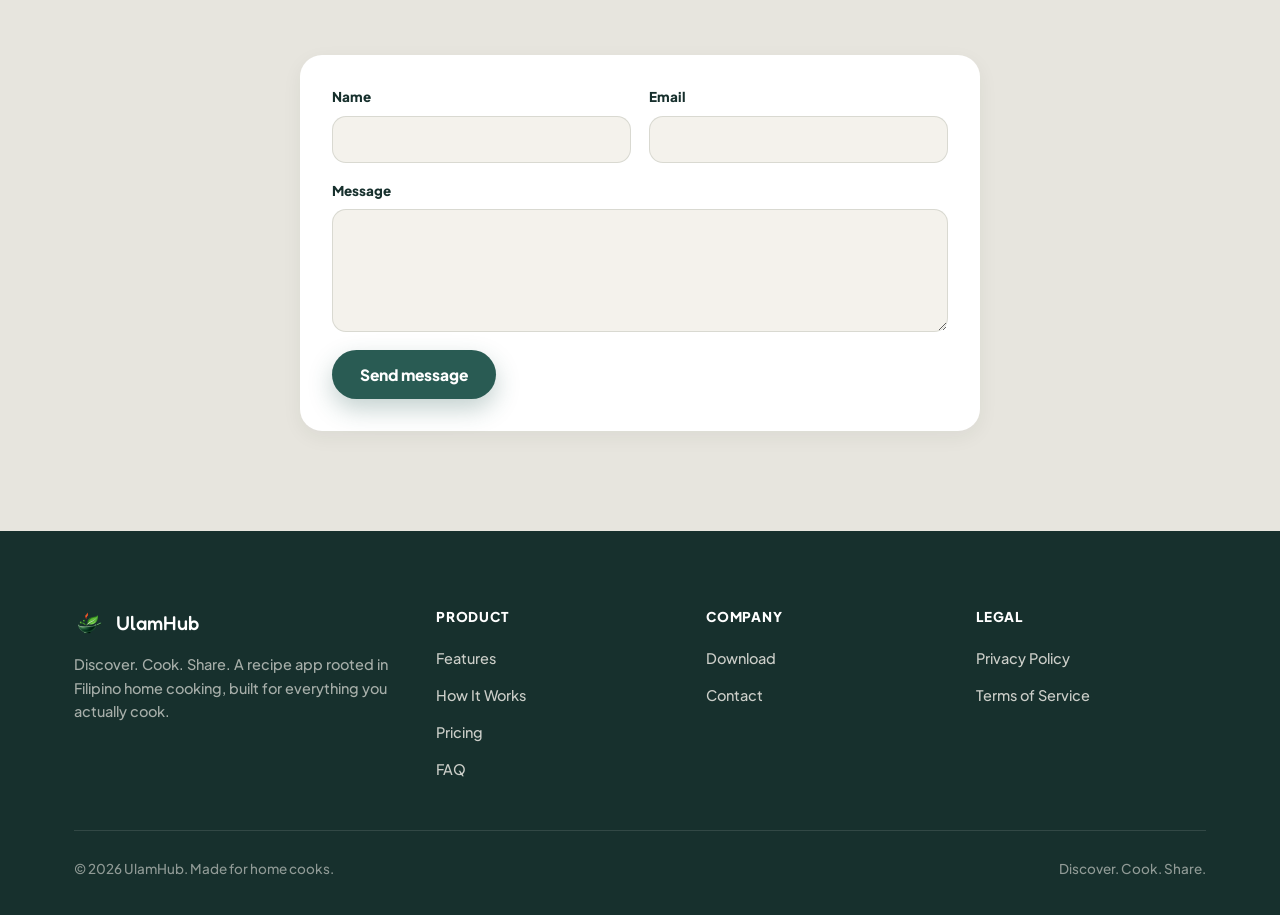
==== commit 813095b3: "Replace Shop Smarter screenshot with a click-to-play screen recording Shows the combined grocery lis" ====
--- a/index.html
+++ b/index.html
@@ -190,7 +190,16 @@
           <h3>Shop Smarter</h3>
           <p>Tap Add to grocery list on any day you're actually shopping for — ingredients combine automatically, no duplicates. Tap Substitute on anything you can't find.</p>
           <div class="phone phone-sm">
-            <div class="phone-screen"><img src="assets/screenshots/grocery.jpg" alt="Grocery List screen with checkable ingredients grouped by category and a Substitute button on each item" loading="lazy" width="210" height="455"></div>
+            <div class="phone-screen">
+              <div class="phone-video" data-video-player>
+                <video playsinline preload="none" poster="assets/videos/shop-smarter-poster.jpg" aria-label="Screen recording: browsing the combined grocery list grouped by category and tapping Substitute on an ingredient">
+                  <source src="assets/videos/shop-smarter.mp4" type="video/mp4">
+                </video>
+                <button type="button" class="phone-video-play" aria-label="Play video">
+                  <svg viewBox="0 0 24 24" fill="currentColor" width="22" height="22"><path d="M8 5v14l11-7z"/></svg>
+                </button>
+              </div>
+            </div>
           </div>
         </div>
 
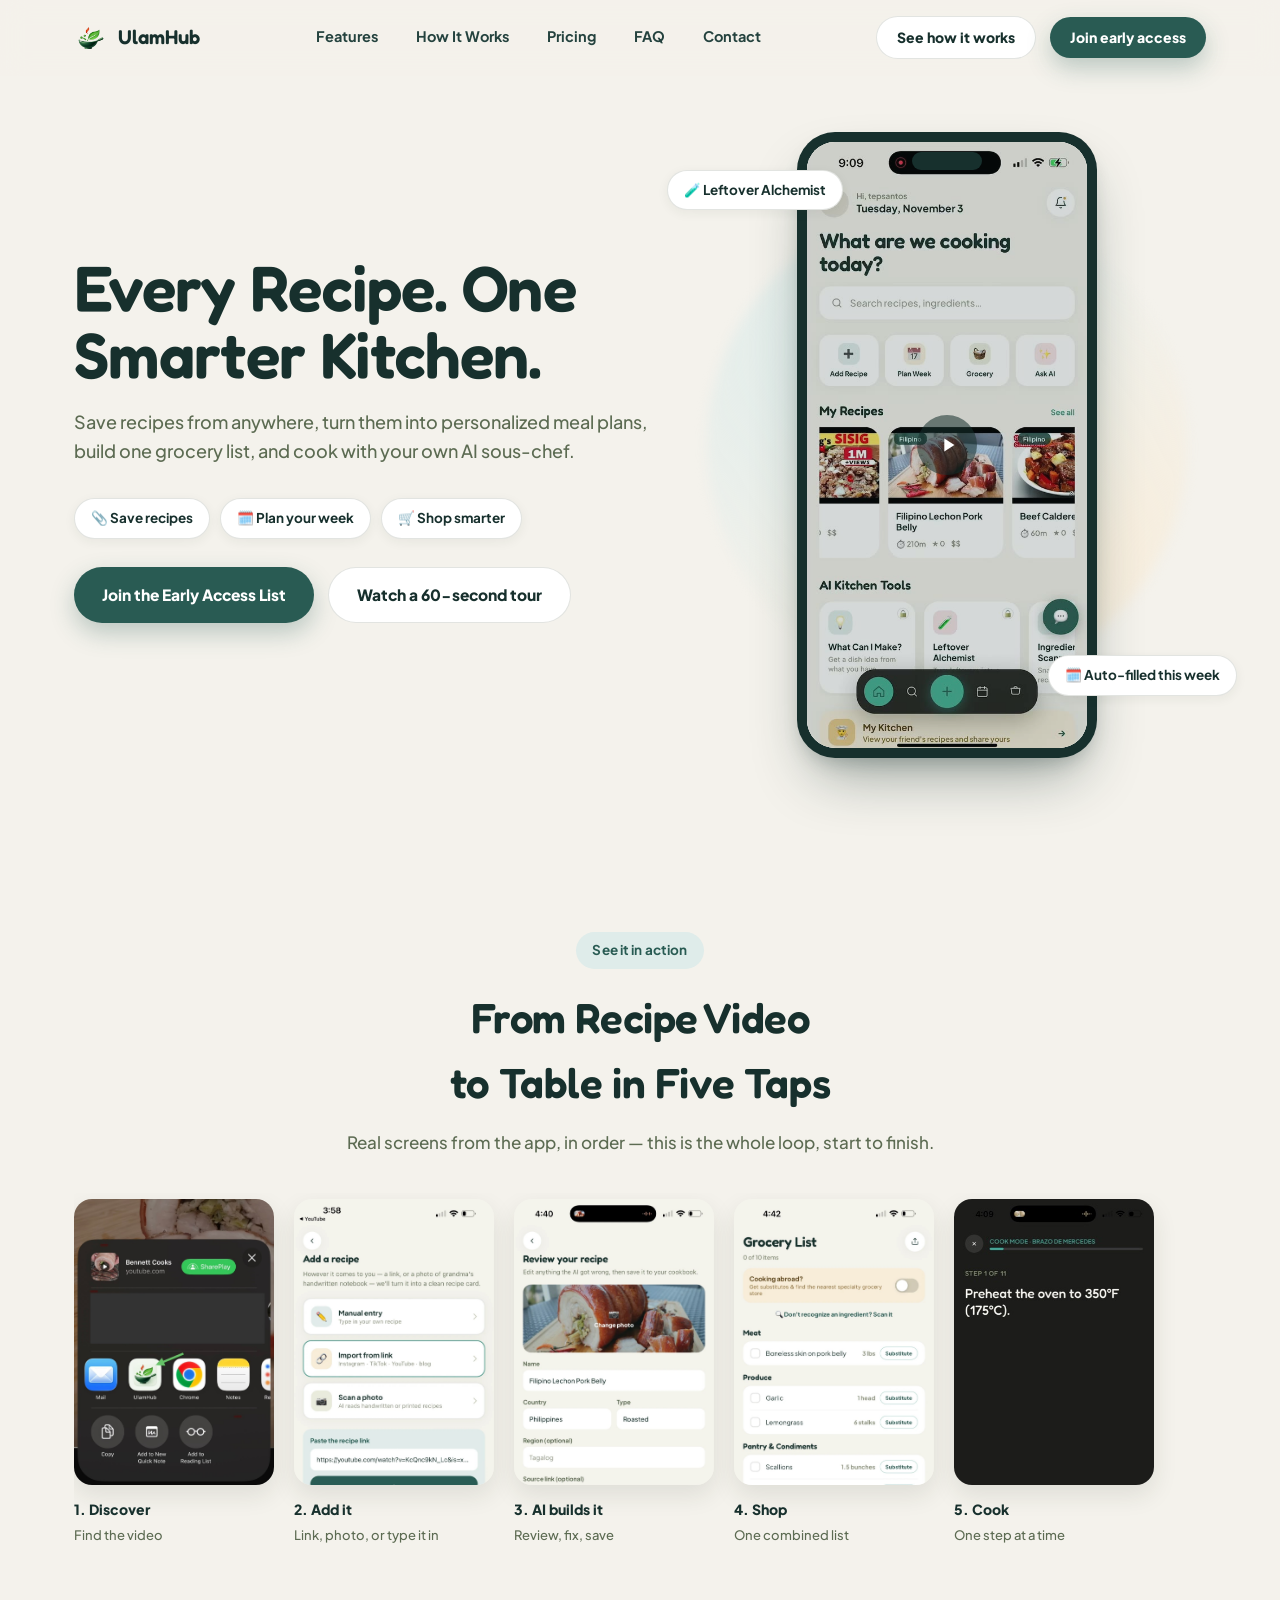
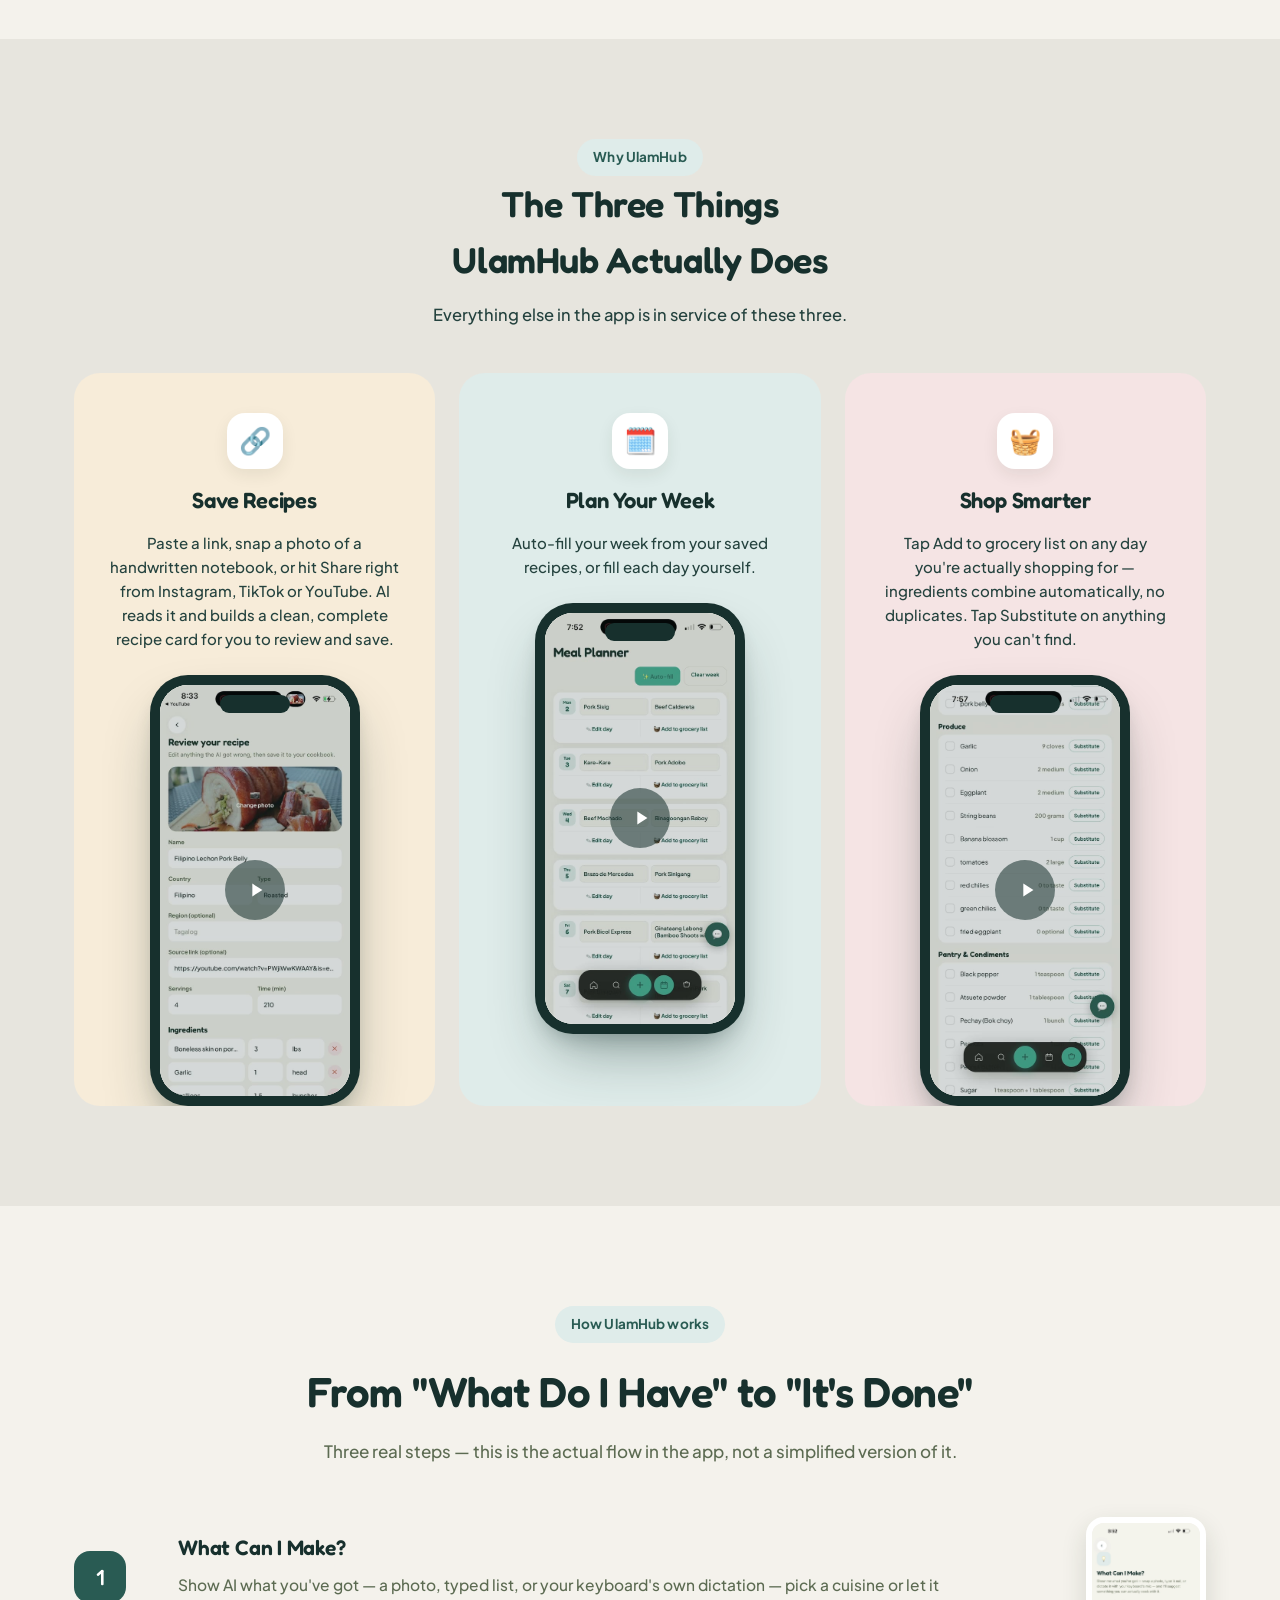
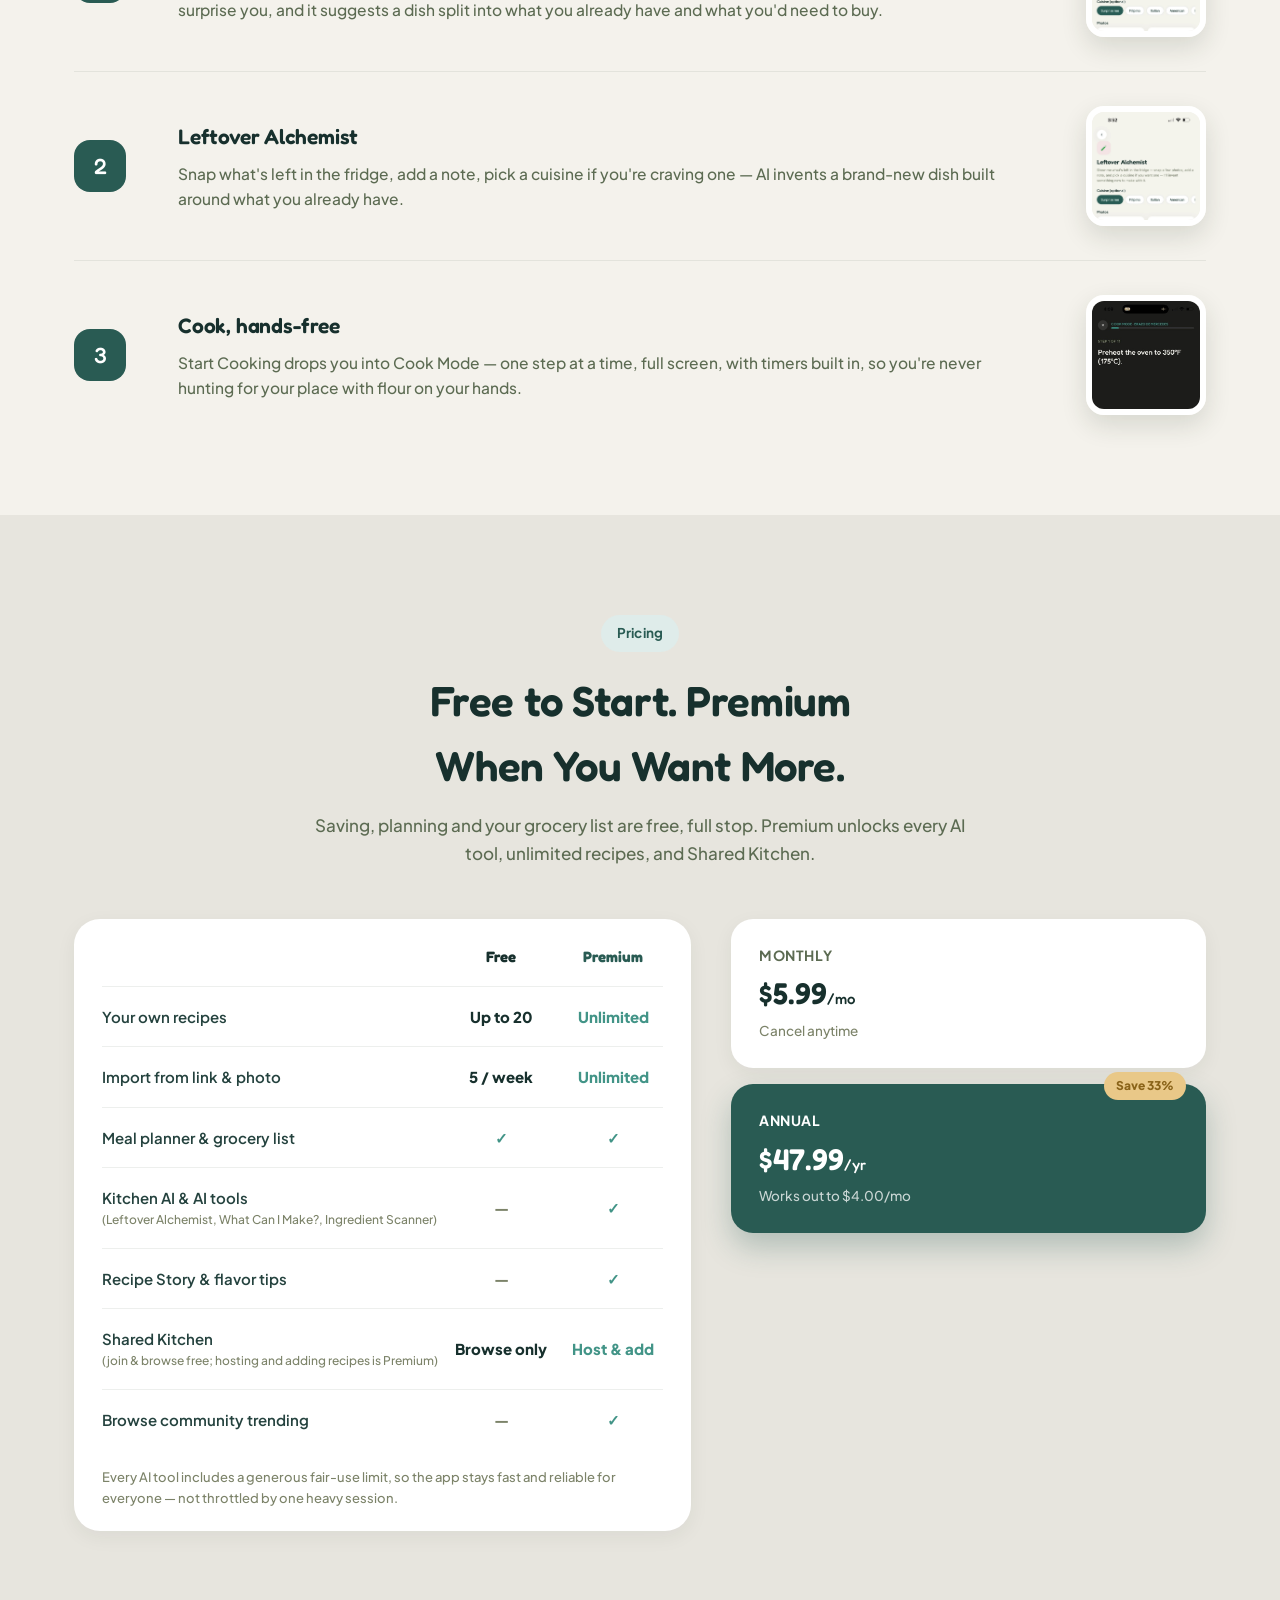
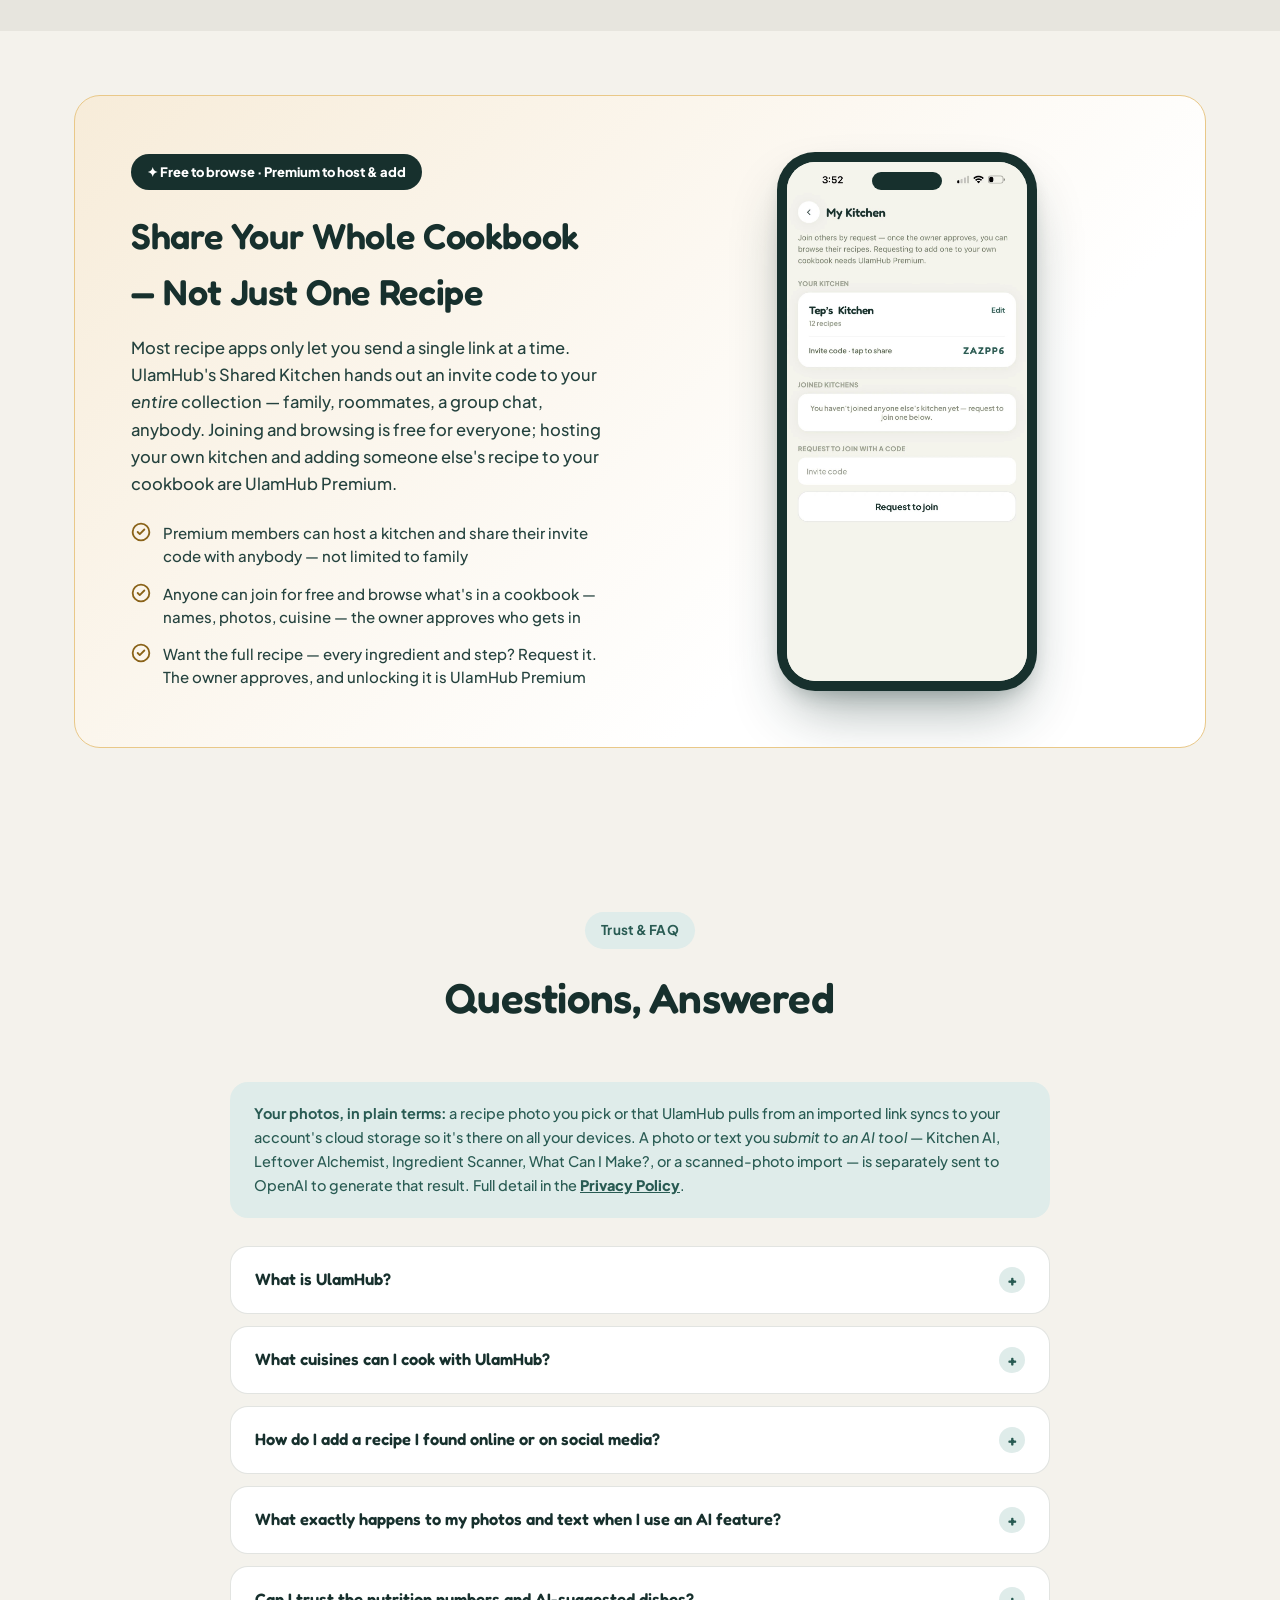
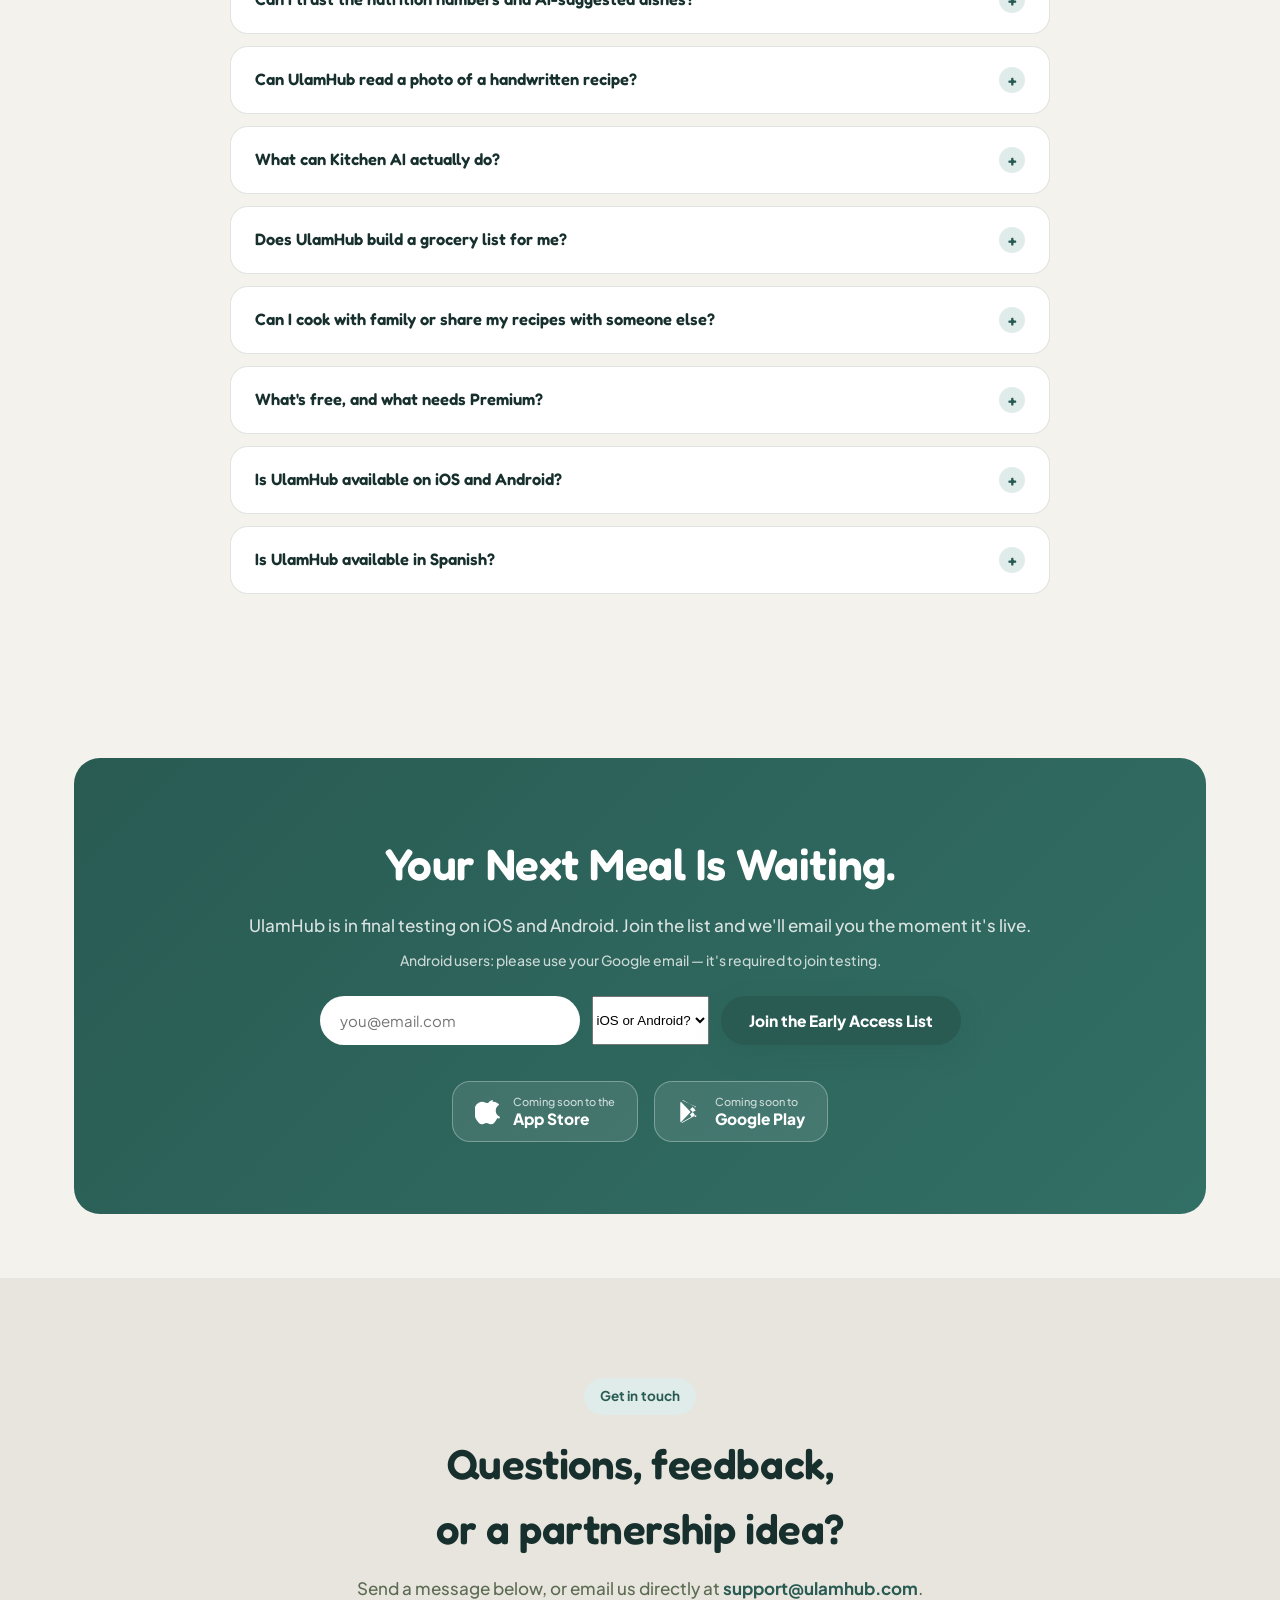
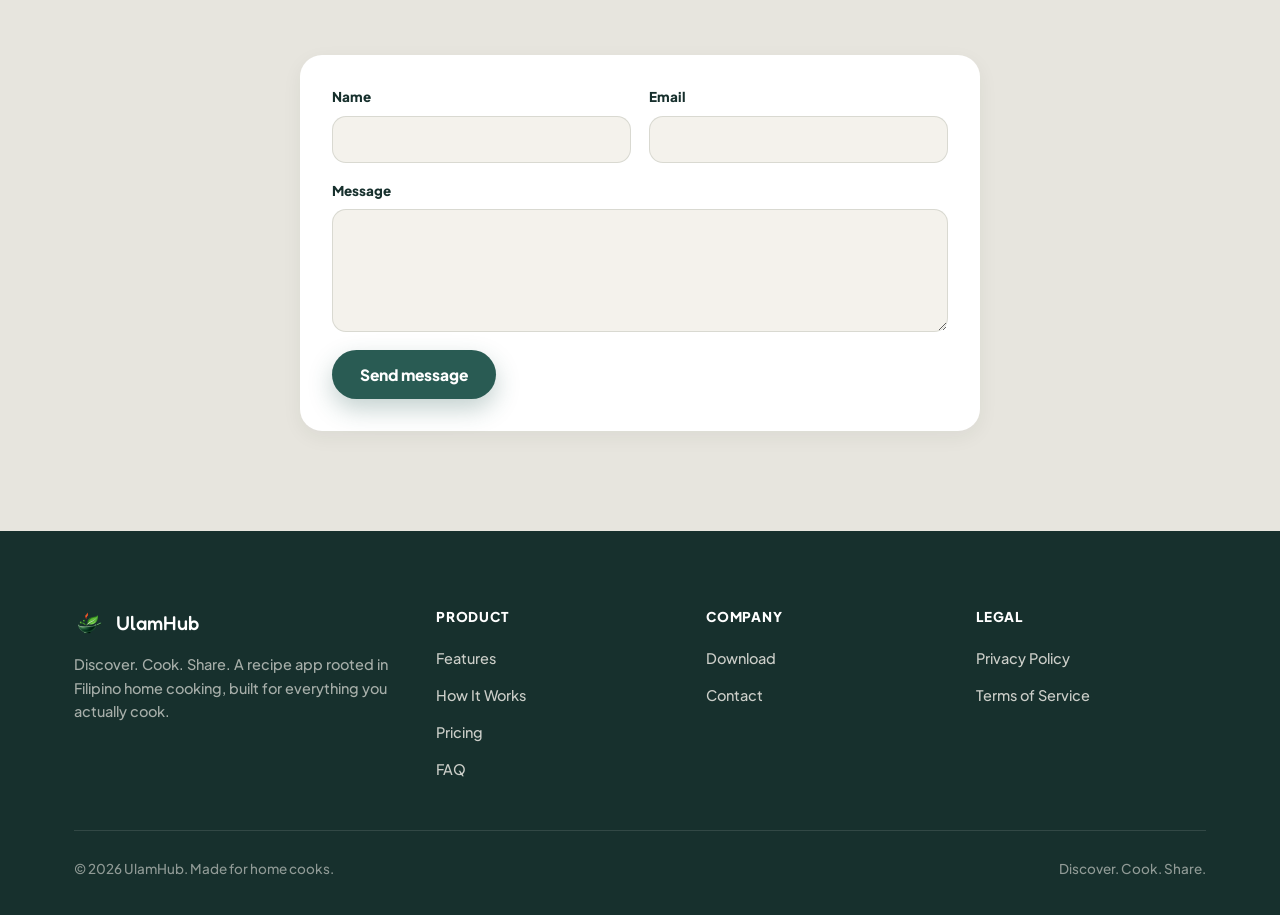
==== commit 16269c2d: "Replace hero screenshot with a click-to-play screen recording Shows the home screen, saved recipes, " ====
--- a/index.html
+++ b/index.html
@@ -97,7 +97,14 @@
         <div class="hero-float f2 chip">🗓️ Auto-filled this week</div>
         <div class="phone phone-lg">
           <div class="phone-screen">
-            <img src="assets/screenshots/home.jpg" alt="UlamHub home screen with a search bar, quick actions for Add Recipe, Plan Week, Grocery and Ask AI, and a row of saved recipes" loading="eager" width="300" height="650">
+            <div class="phone-video" data-video-player>
+              <video playsinline preload="none" poster="assets/videos/hero-main-poster.jpg" aria-label="Screen recording: scrolling the UlamHub home screen with saved recipes and AI Kitchen Tools, then checking the grocery list">
+                <source src="assets/videos/hero-main.mp4" type="video/mp4">
+              </video>
+              <button type="button" class="phone-video-play" aria-label="Play video">
+                <svg viewBox="0 0 24 24" fill="currentColor" width="22" height="22"><path d="M8 5v14l11-7z"/></svg>
+              </button>
+            </div>
           </div>
         </div>
       </div>
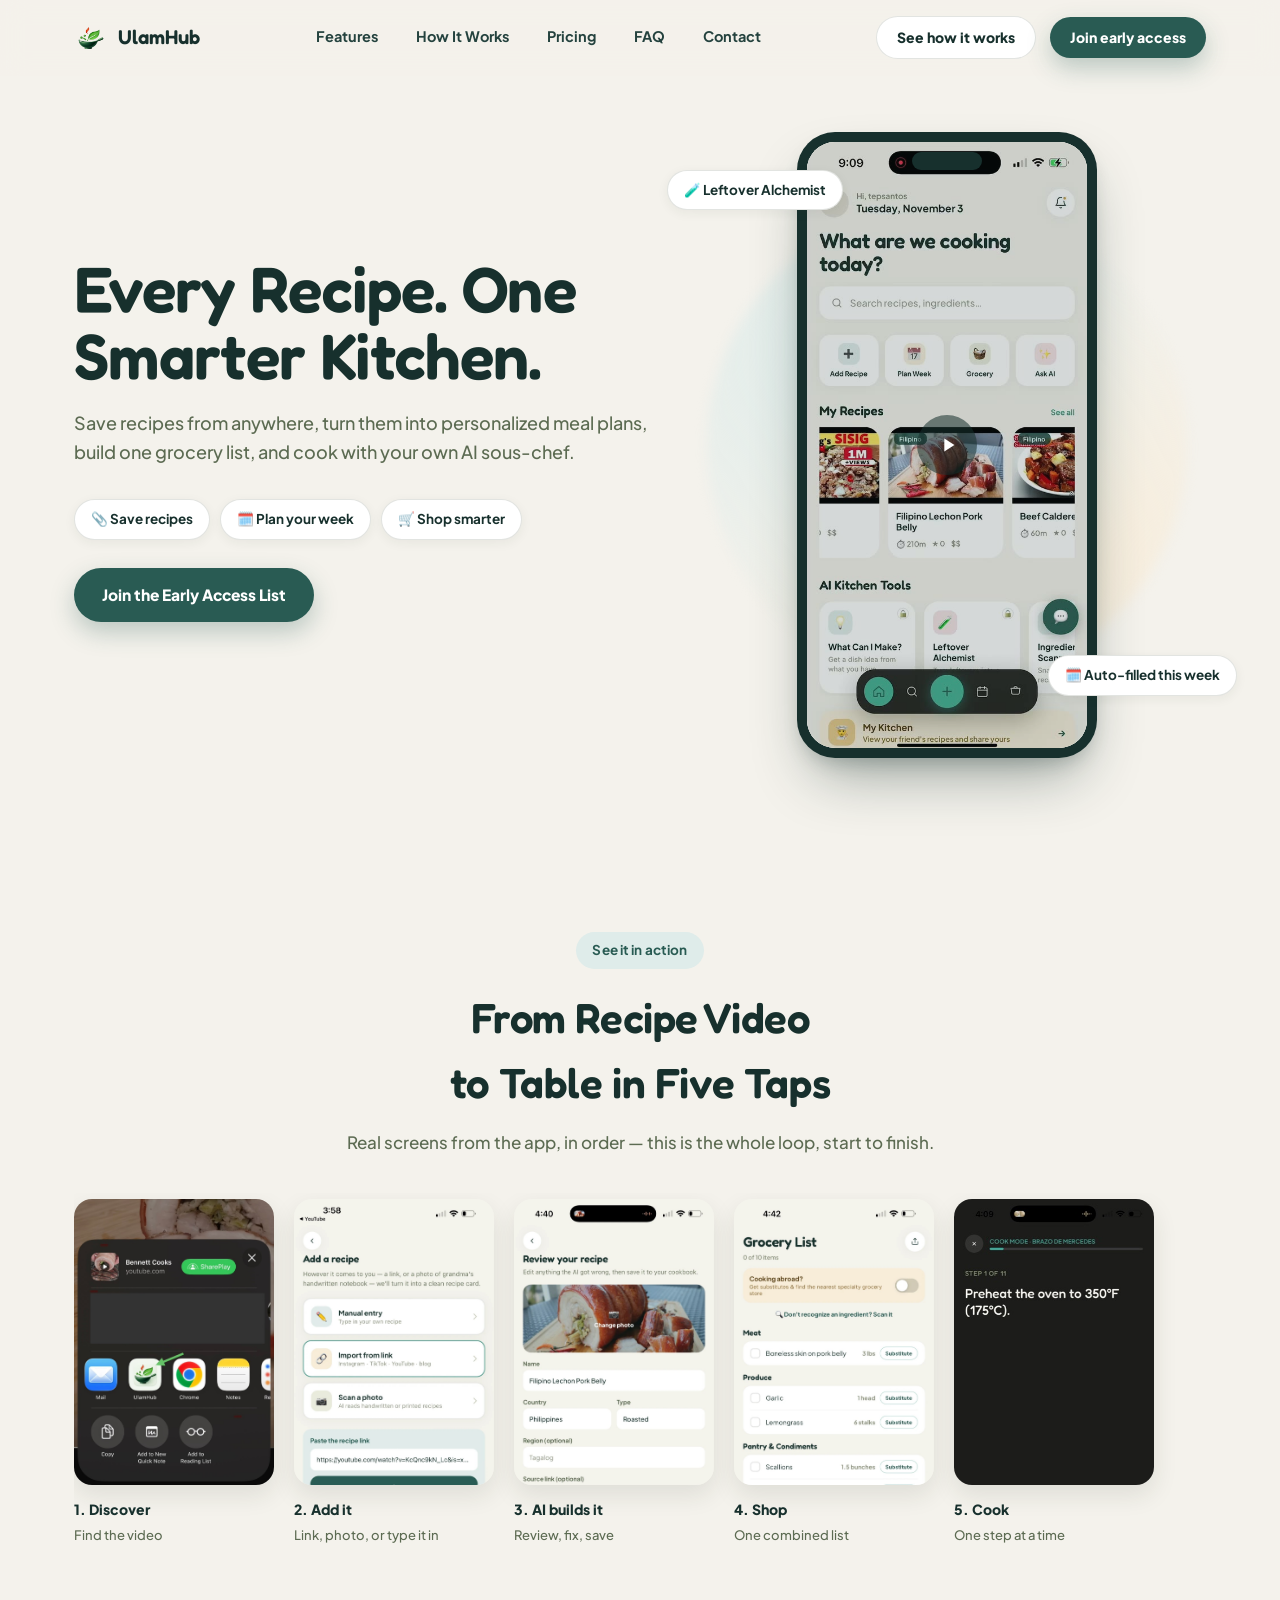
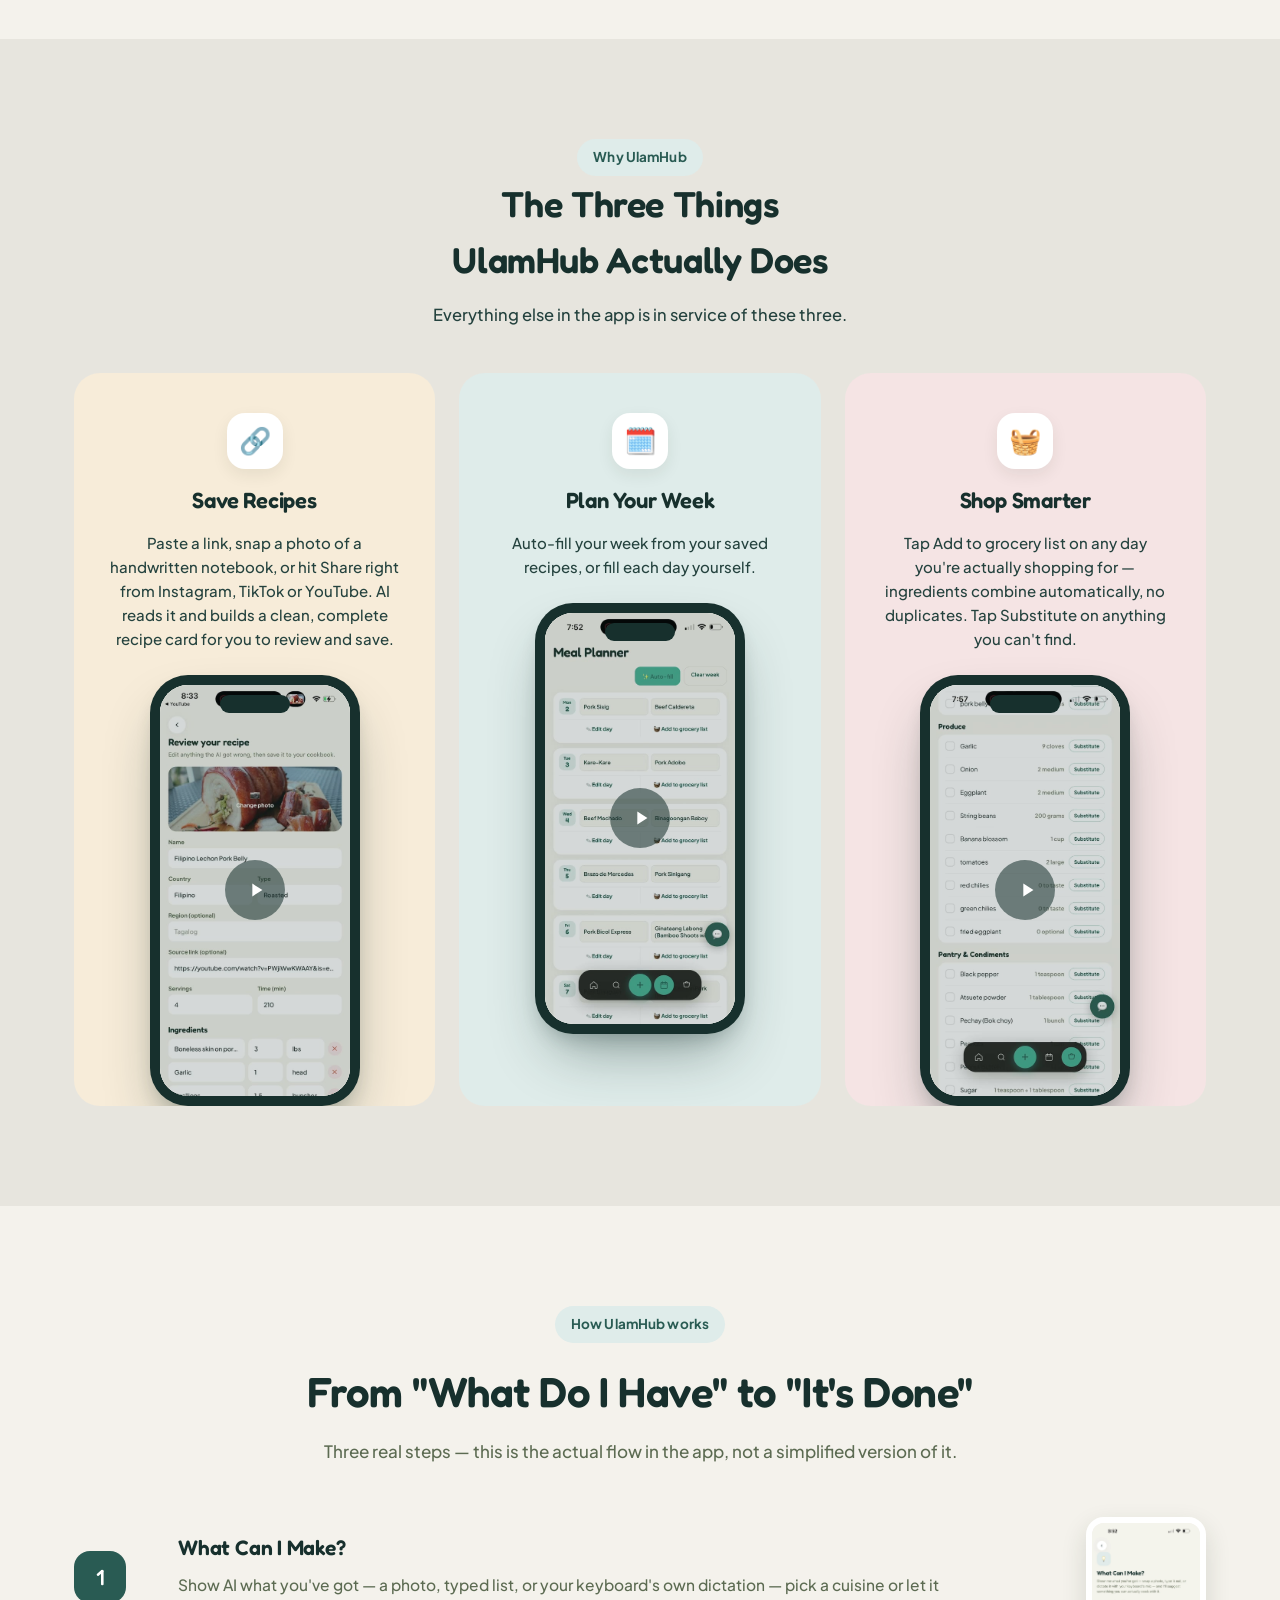
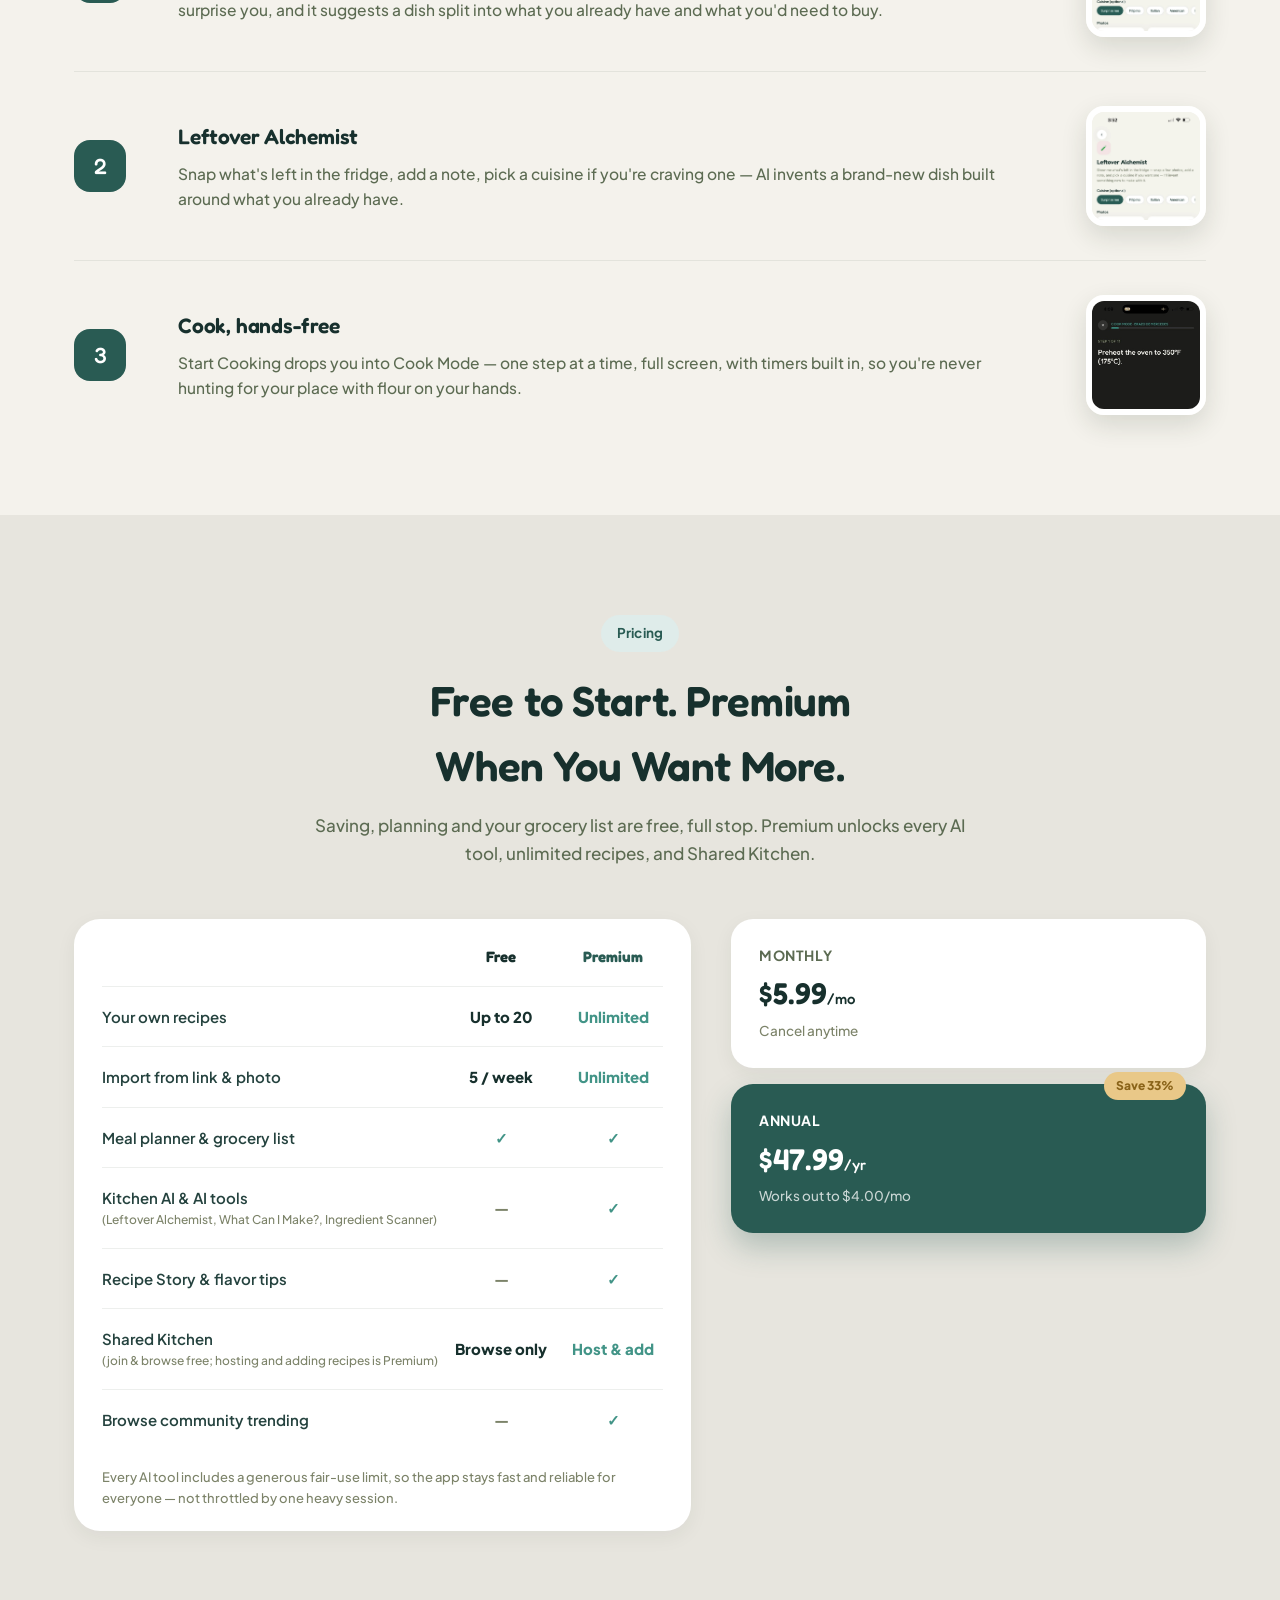
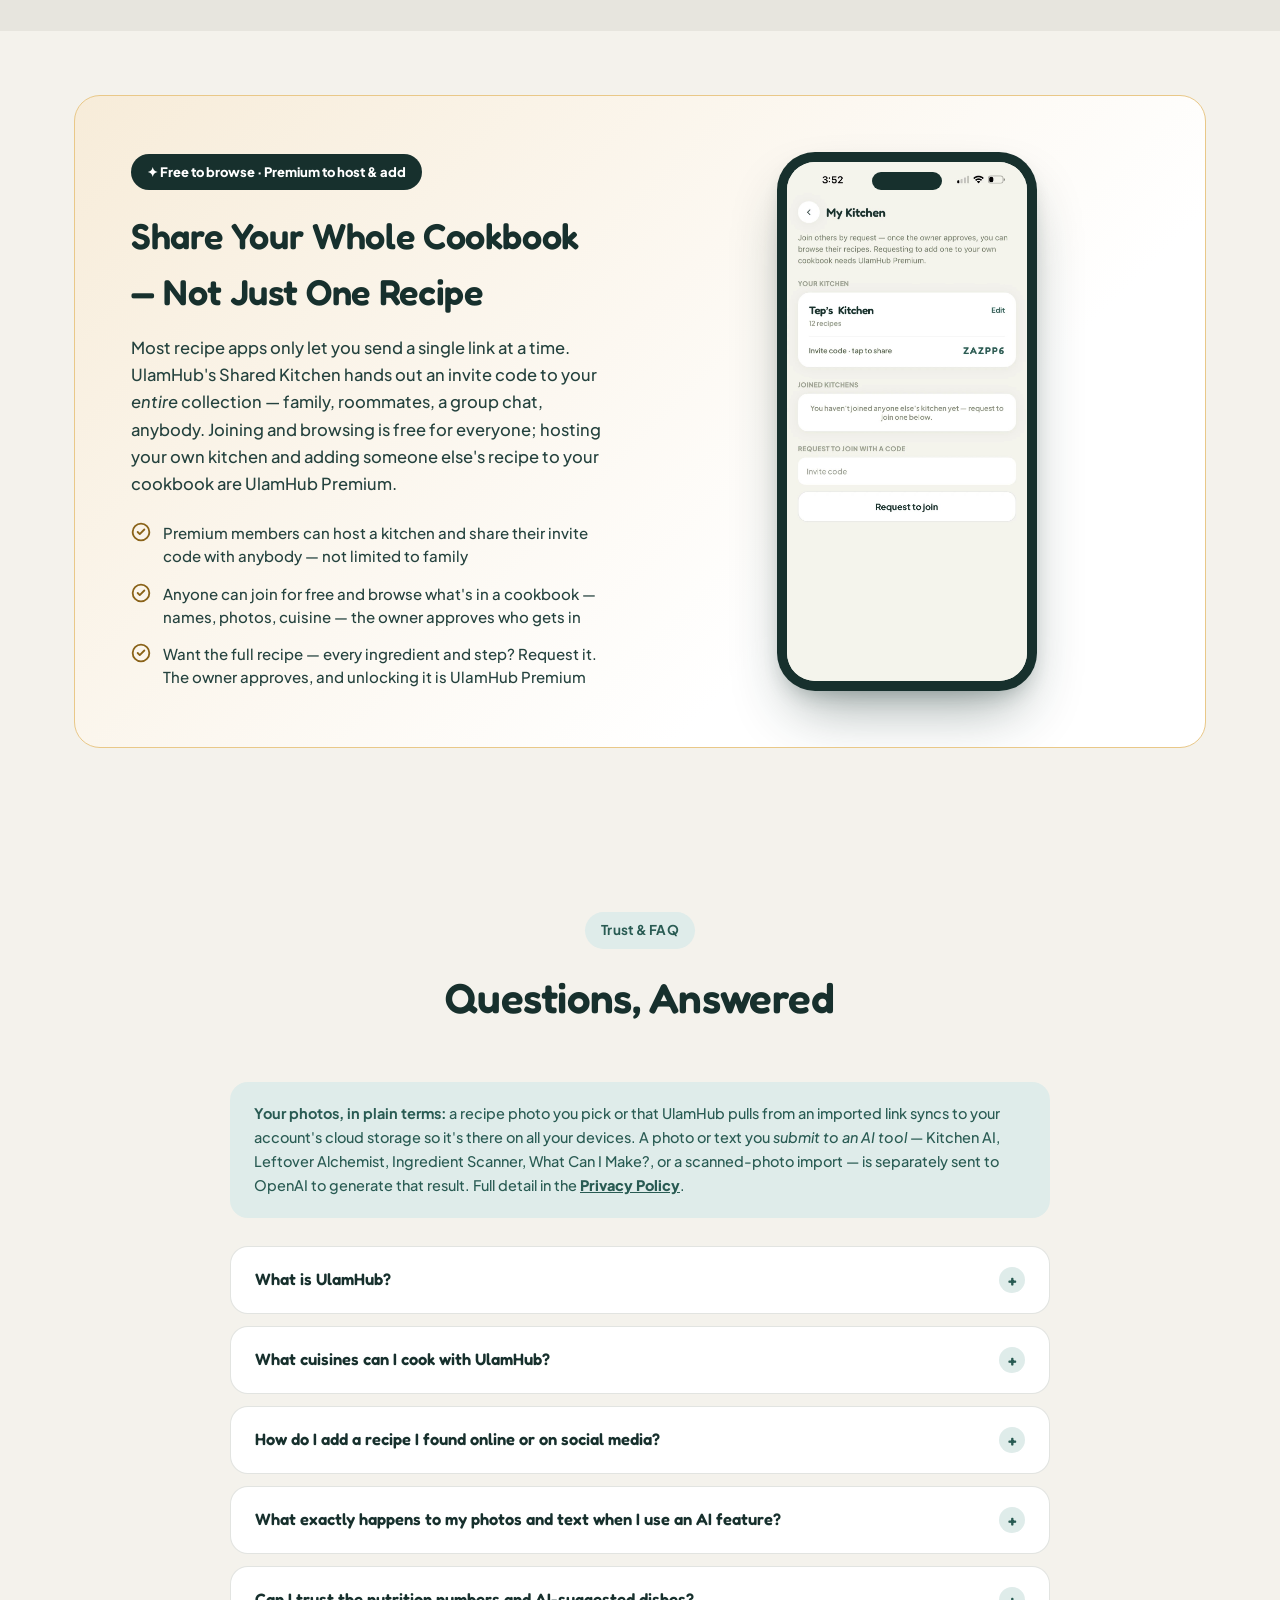
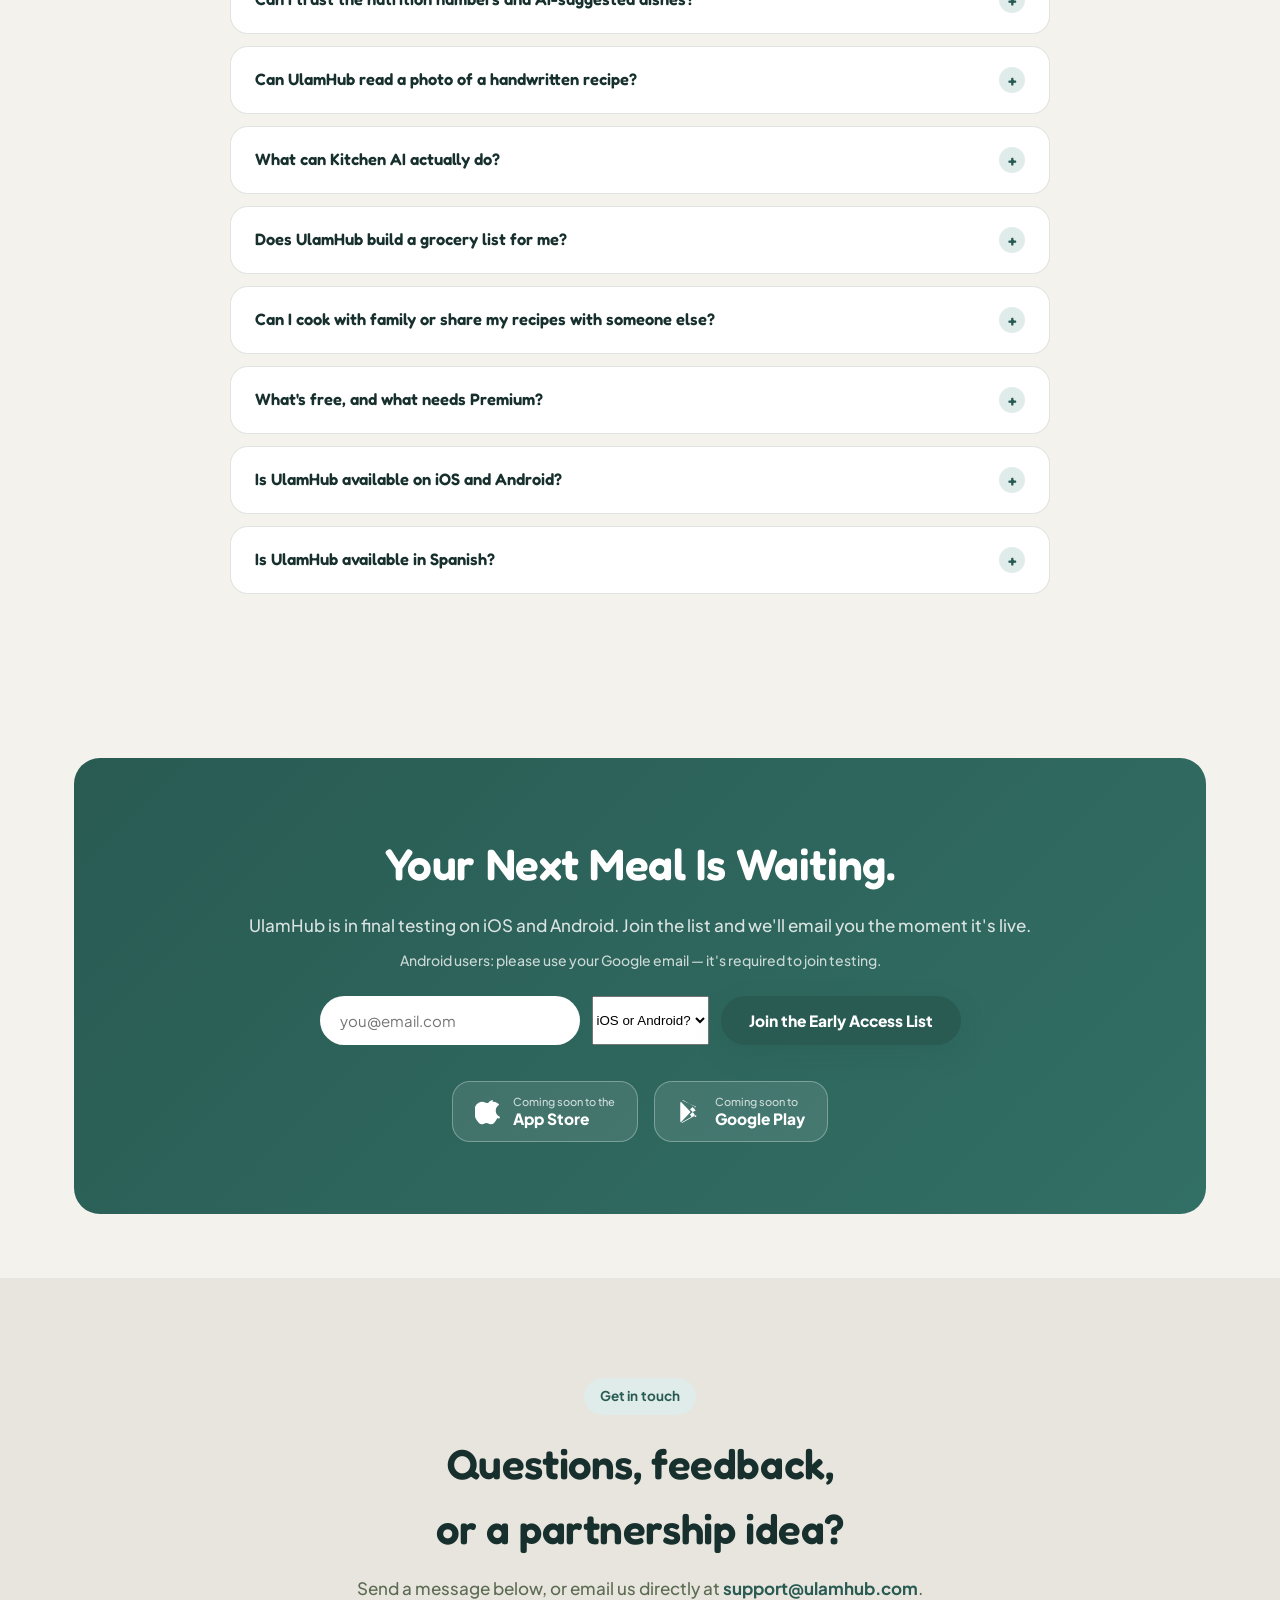
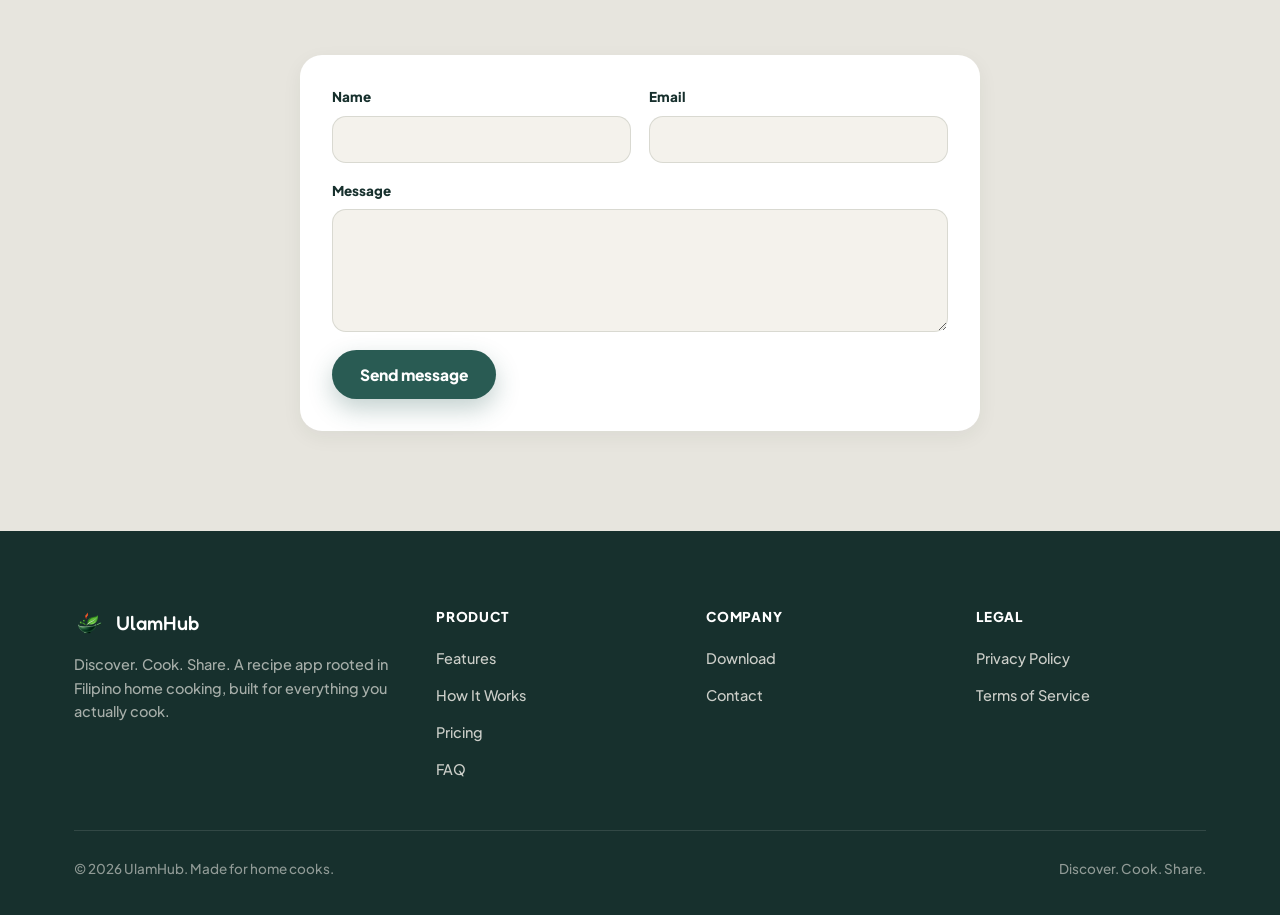
==== commit 8396b6f2: "Remove the "Watch a 60-second tour" hero button Co-Authored-By: Claude Sonnet 5 <noreply@anthropic.c" ====
--- a/index.html
+++ b/index.html
@@ -88,7 +88,6 @@
         </div>
         <div class="hero-ctas">
           <a class="btn btn-primary" href="#download">Join the Early Access List</a>
-          <a class="btn btn-secondary" href="#demo">Watch a 60-second tour</a>
         </div>
       </div>
       <div class="hero-visual">
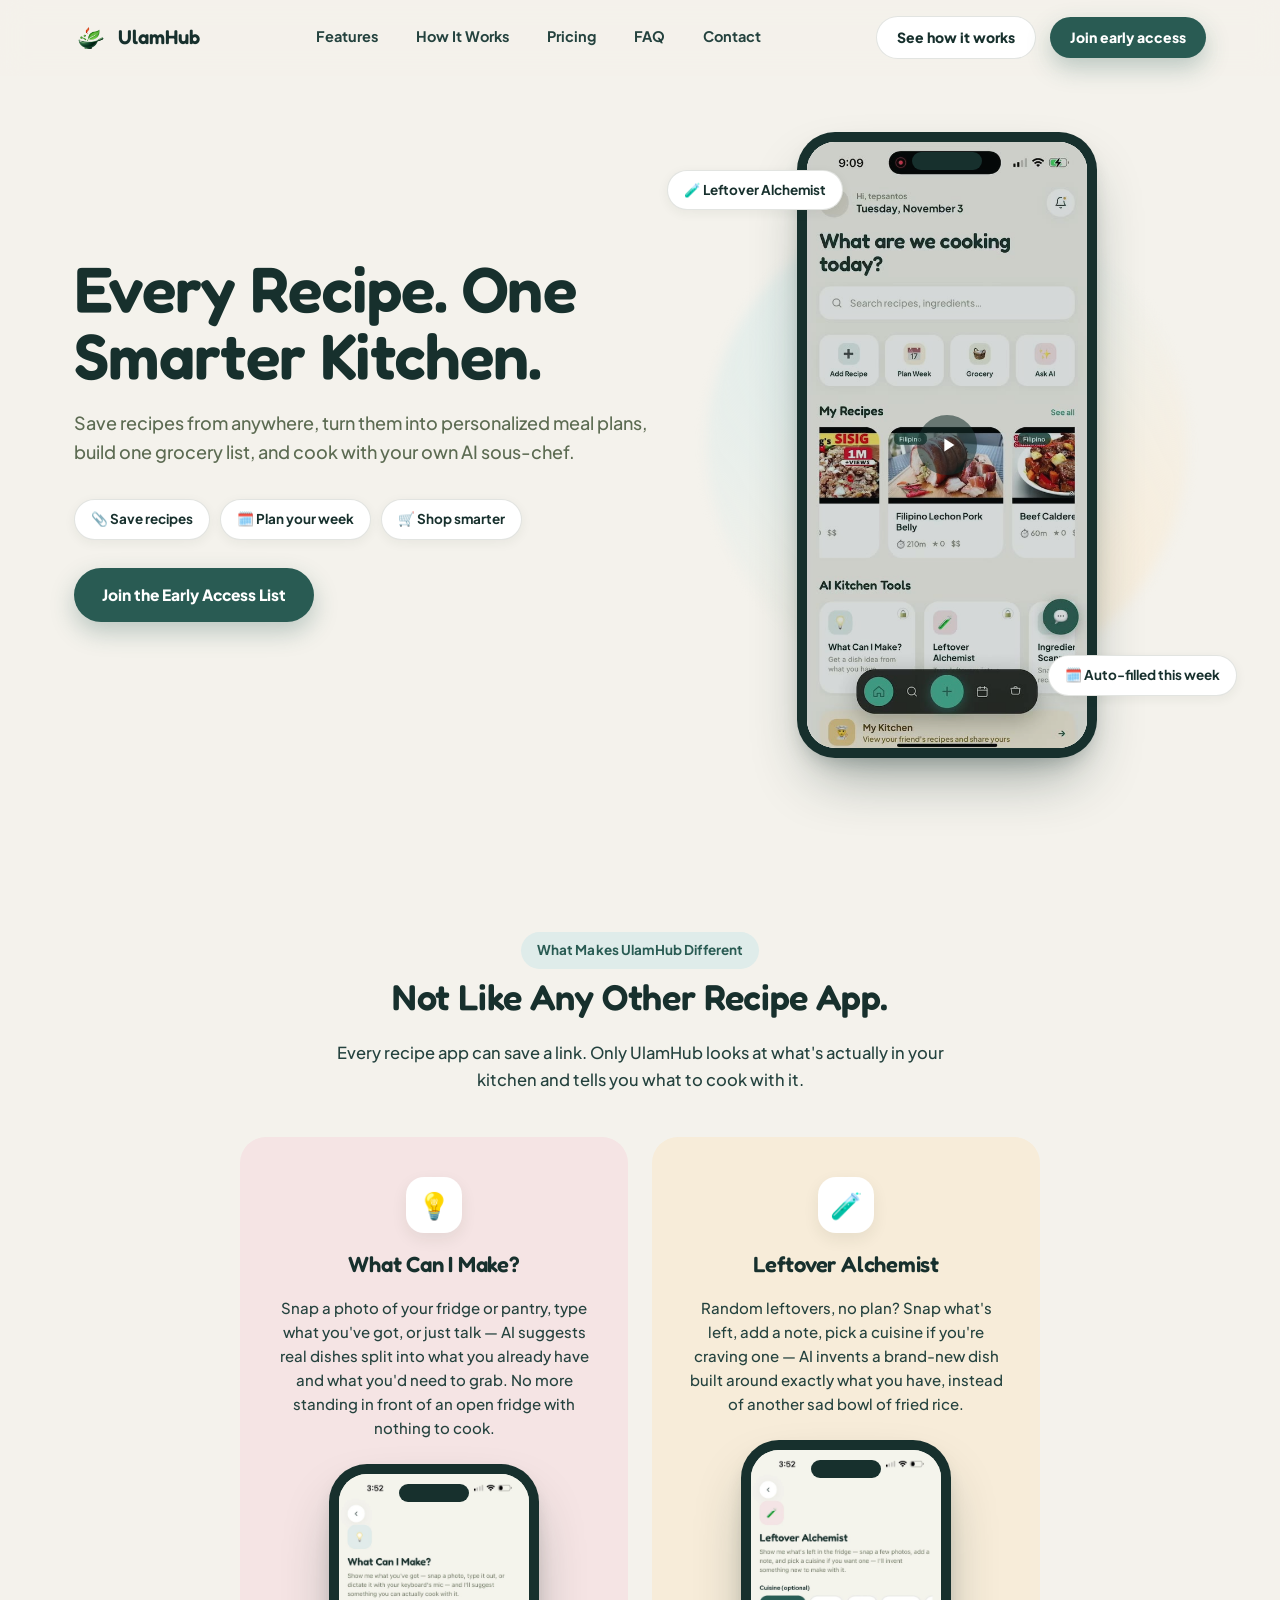
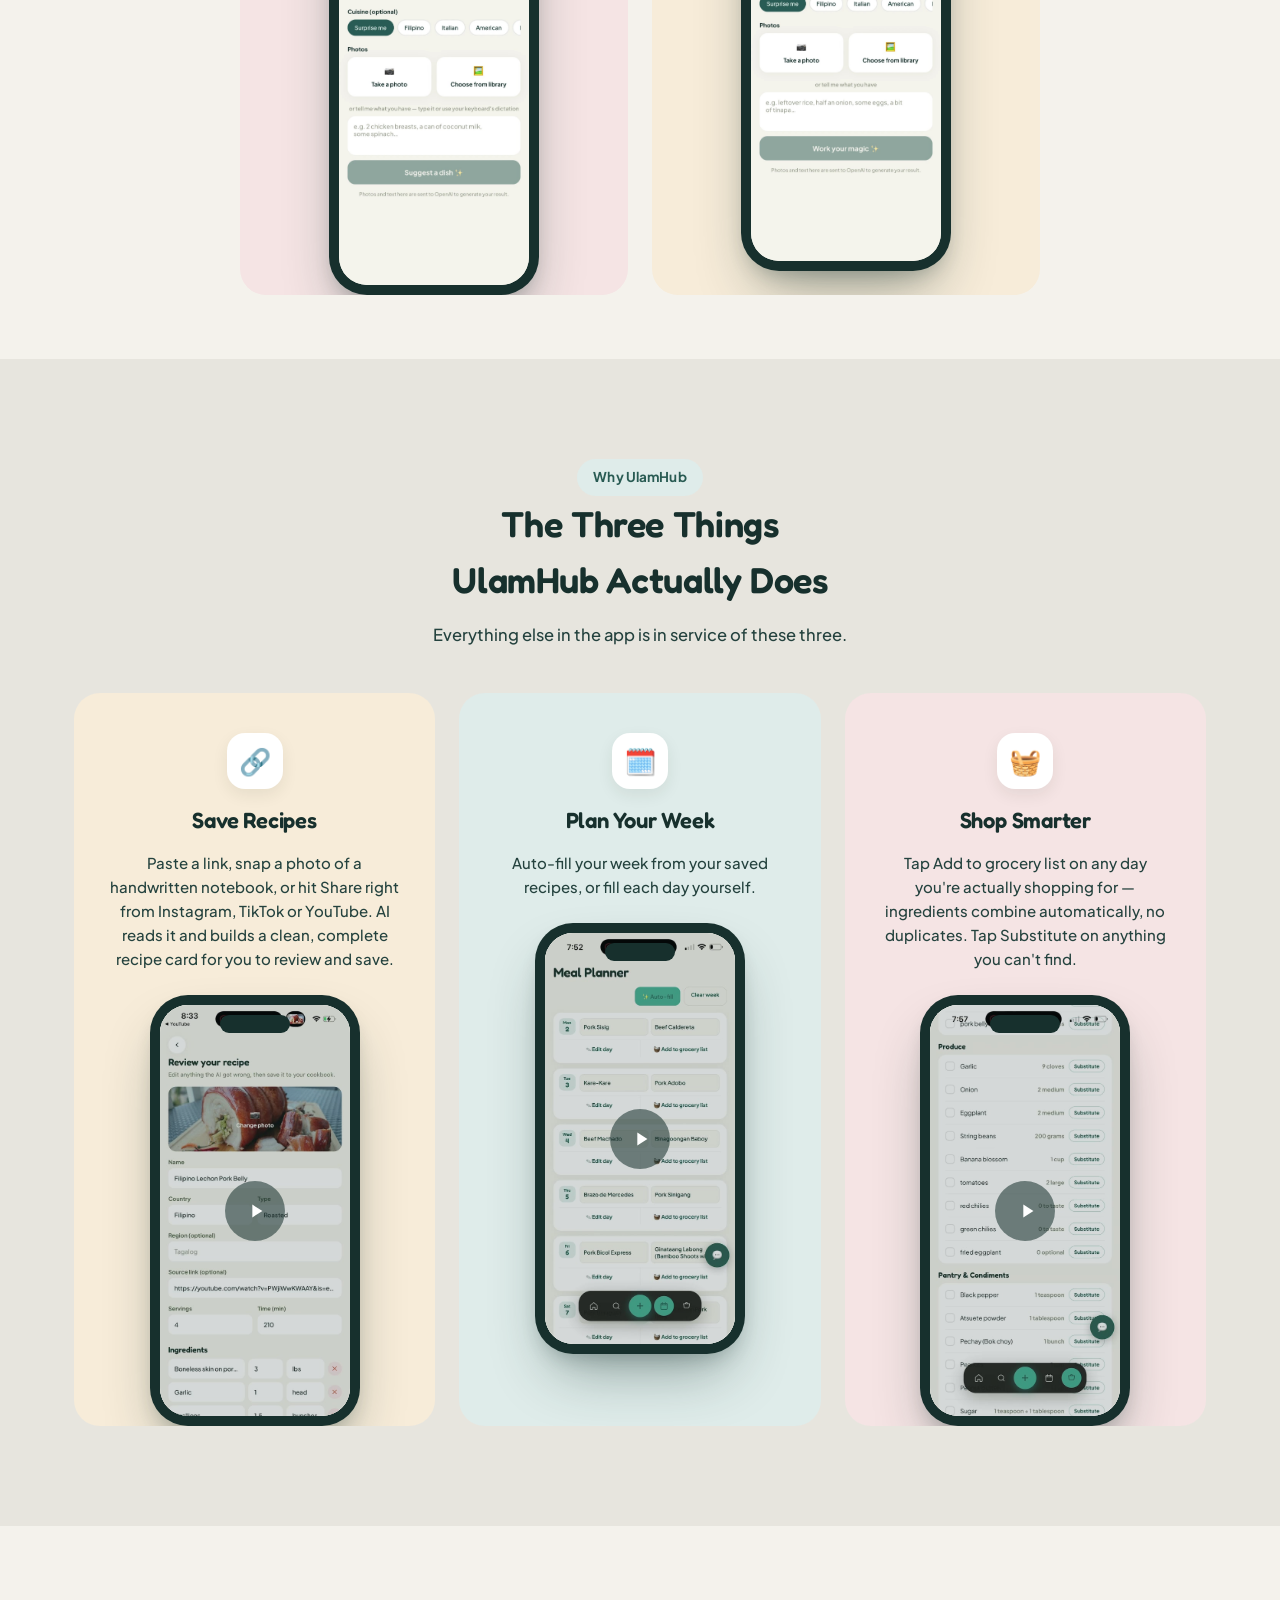
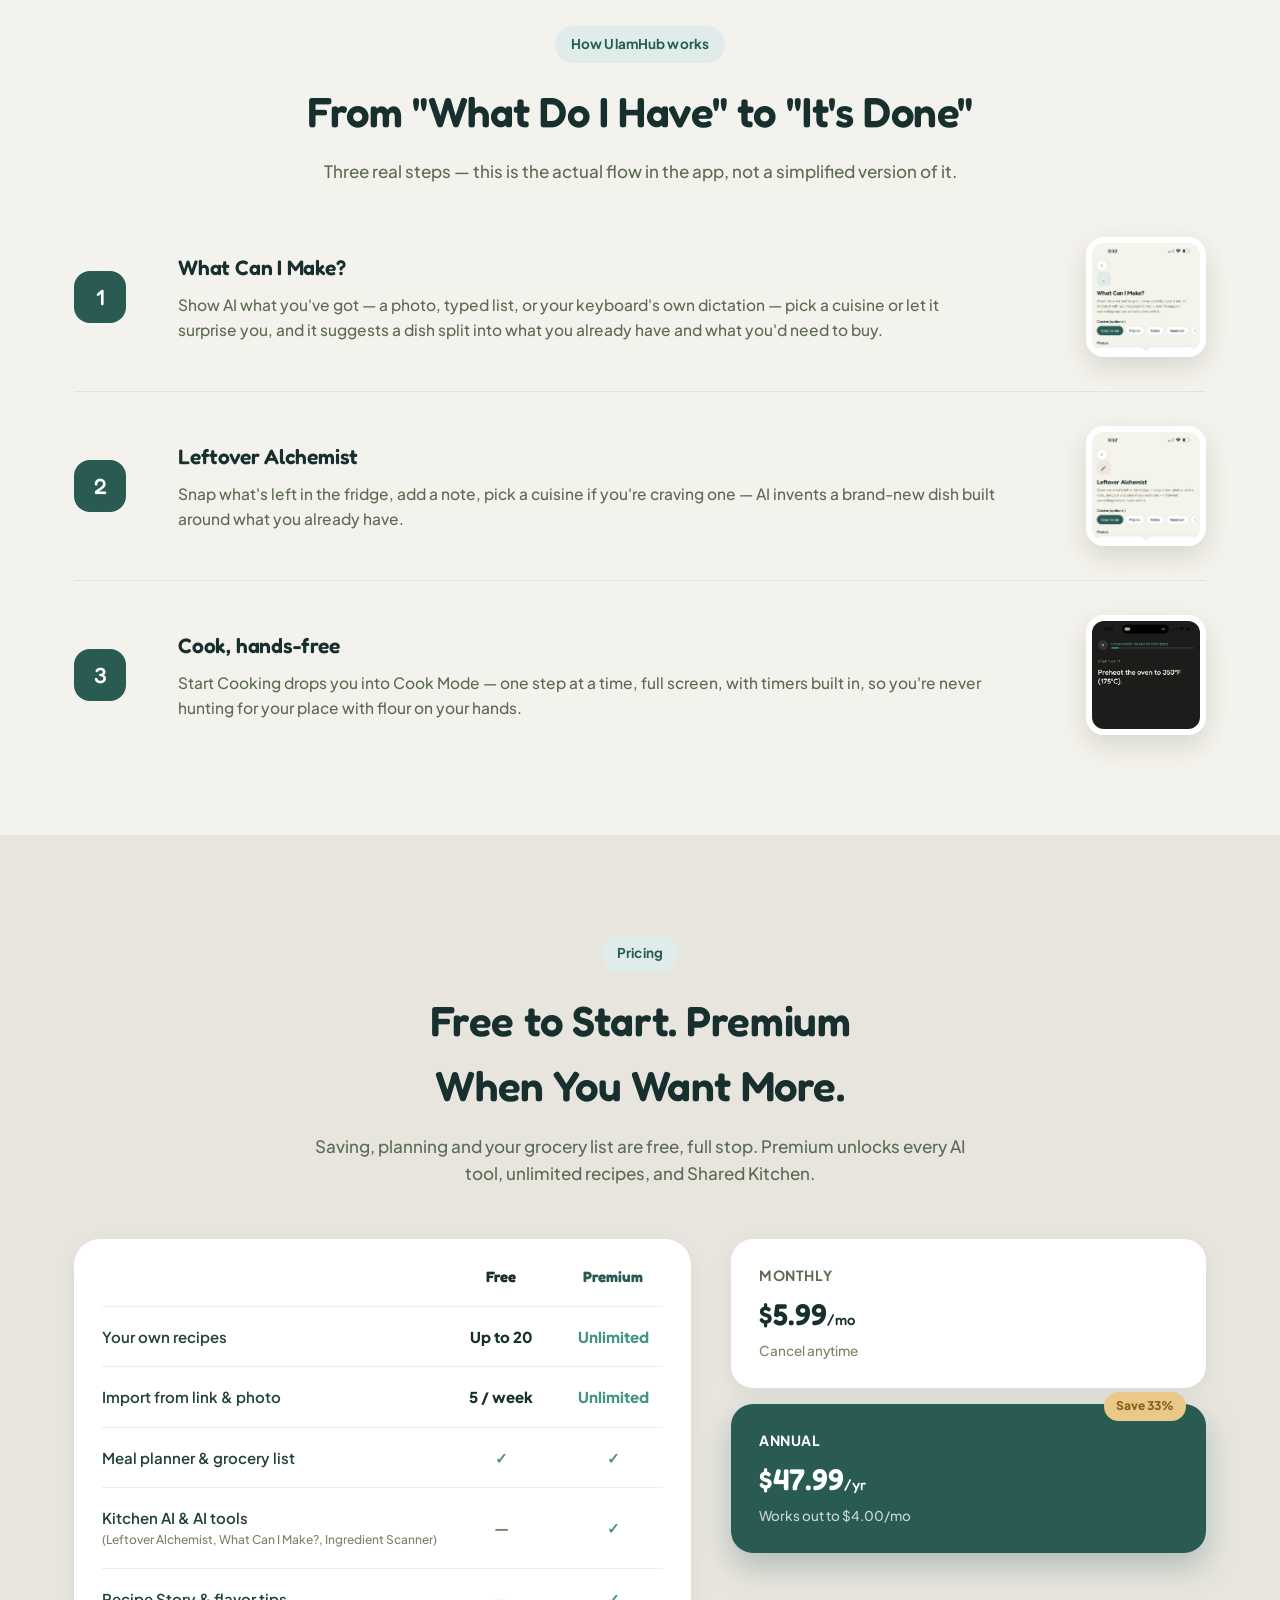
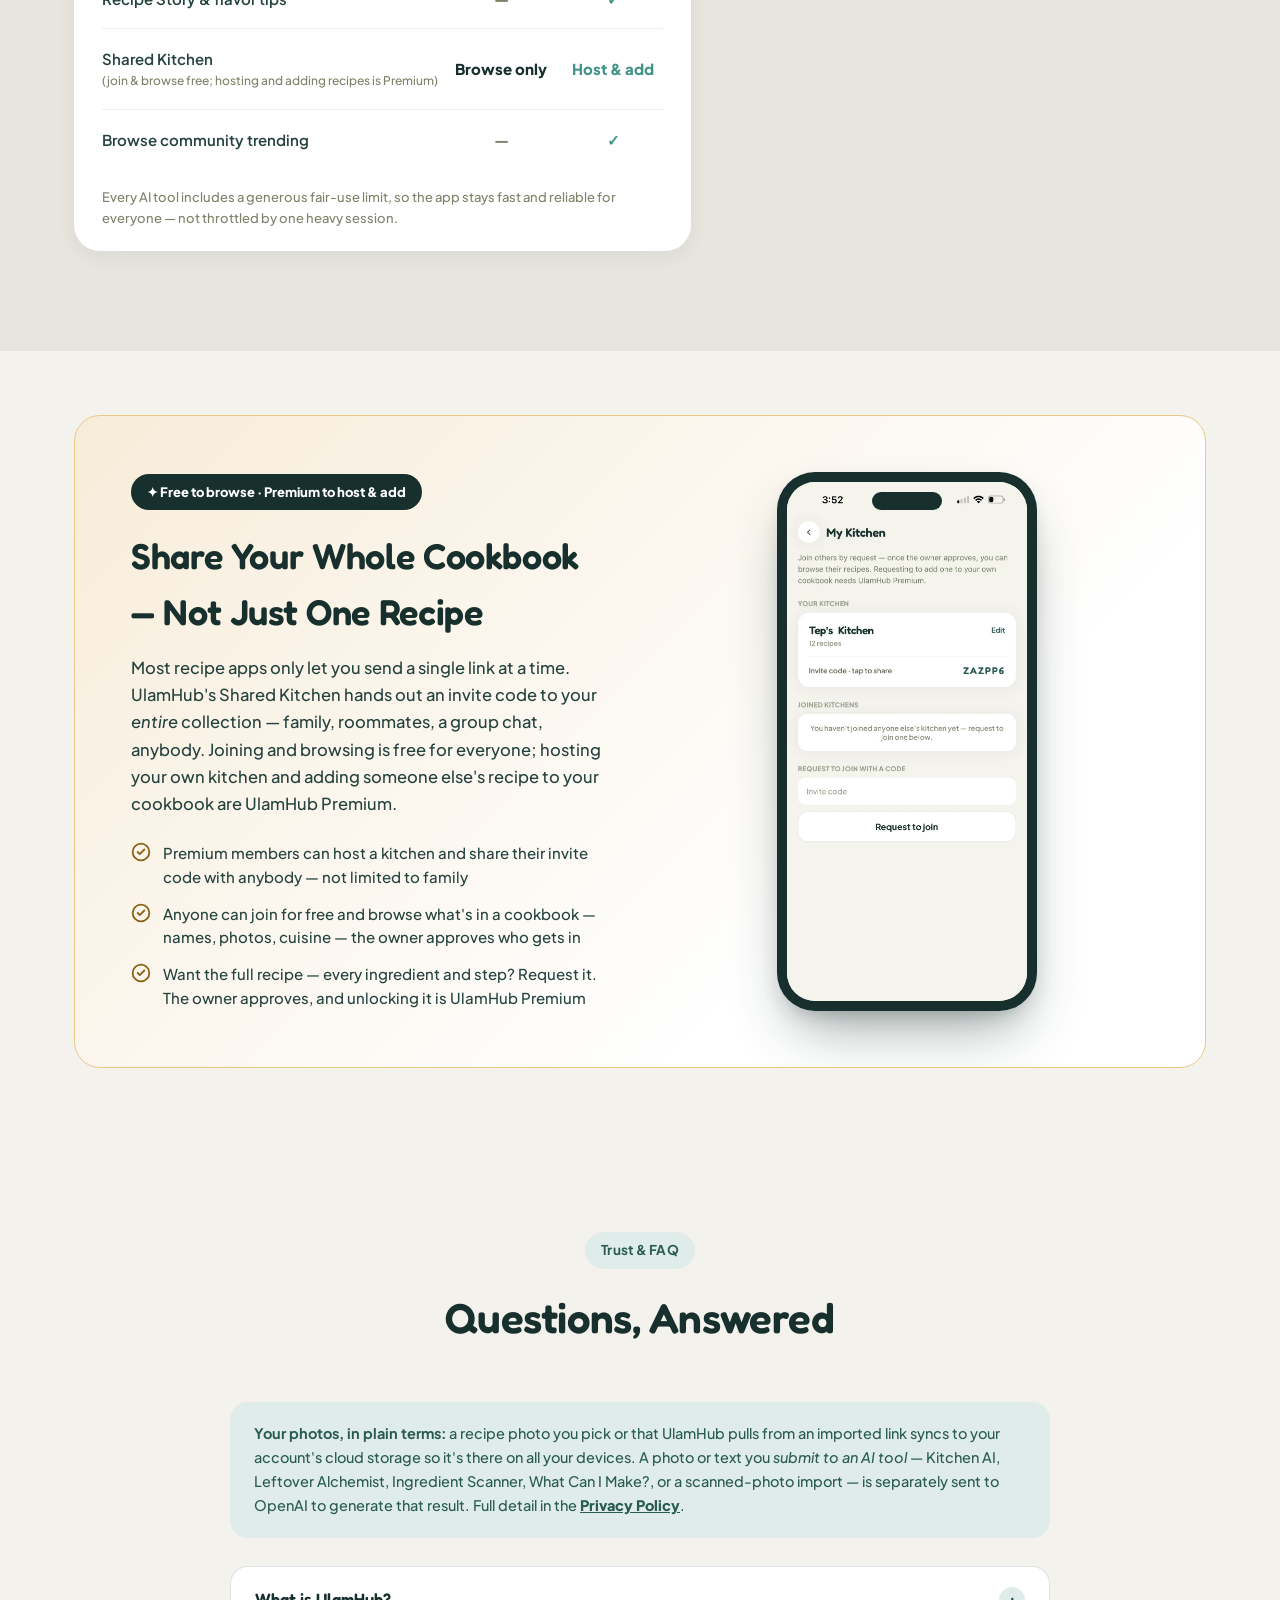
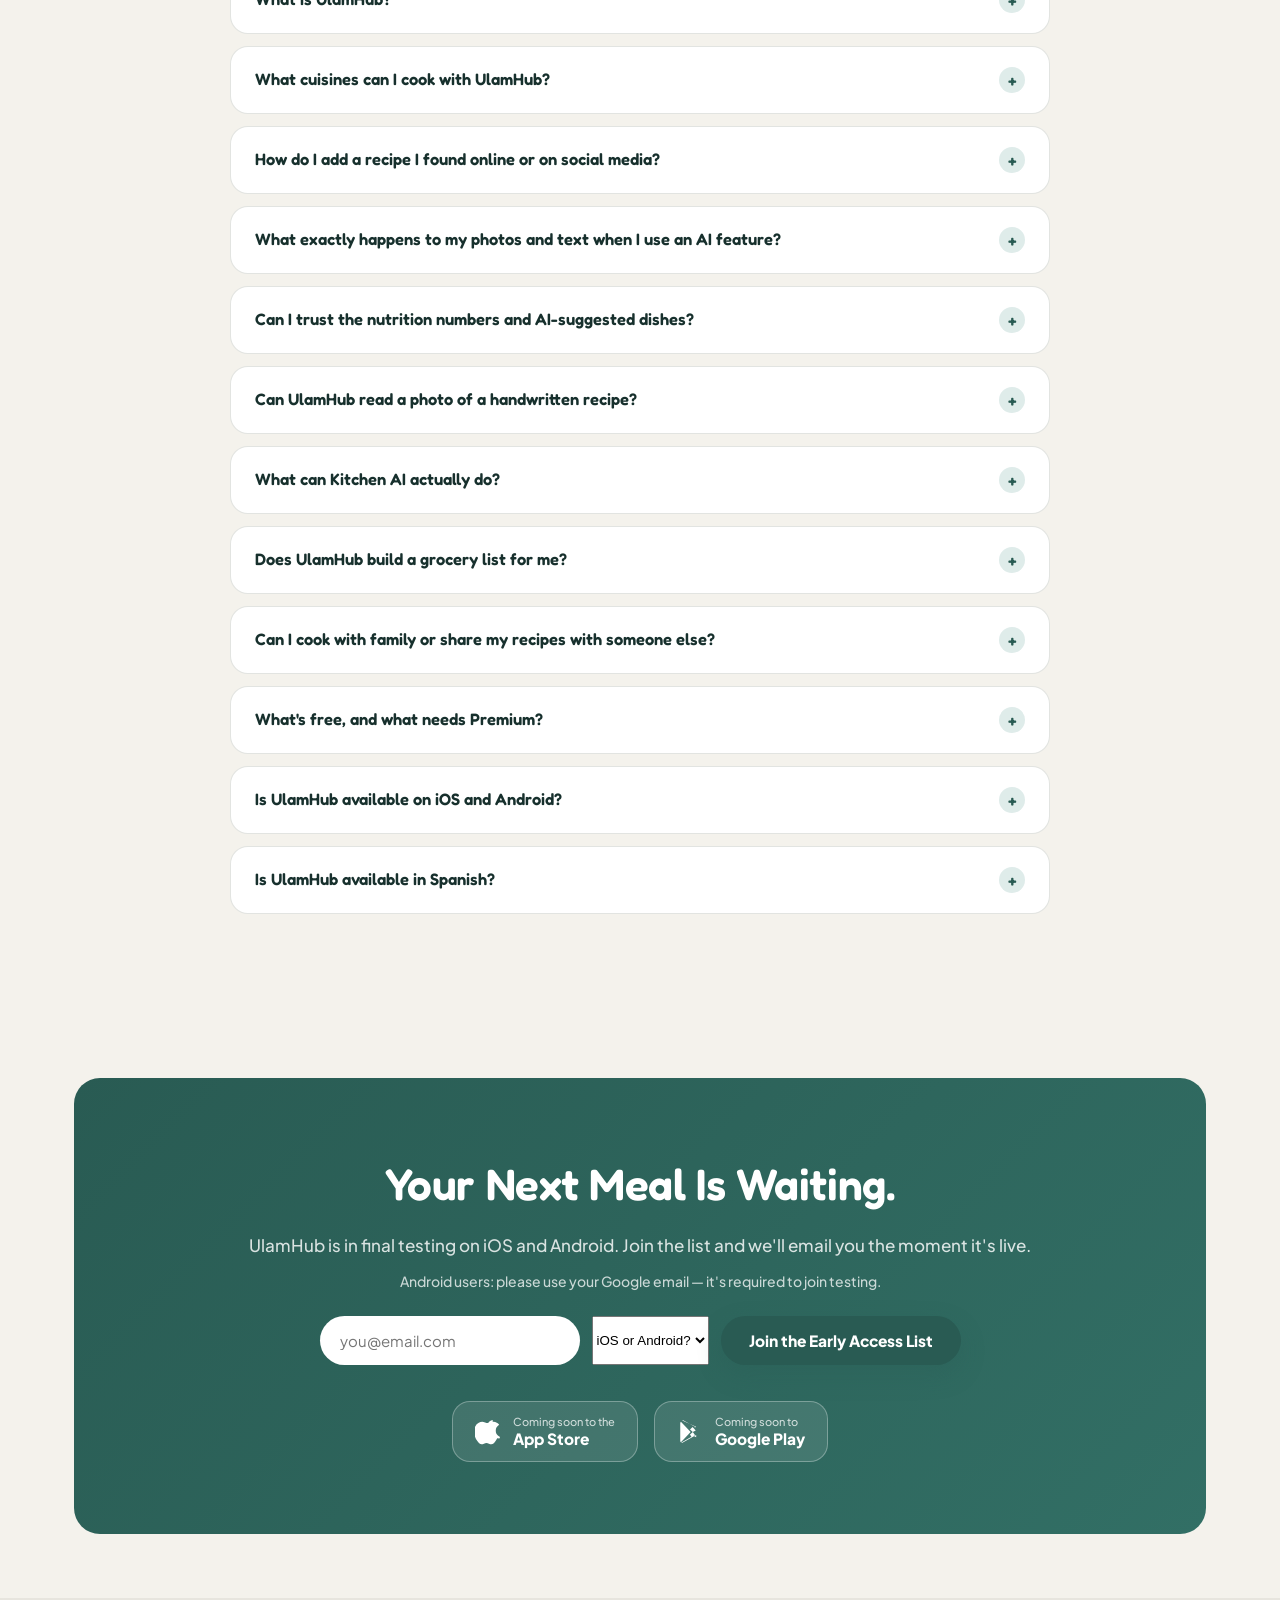
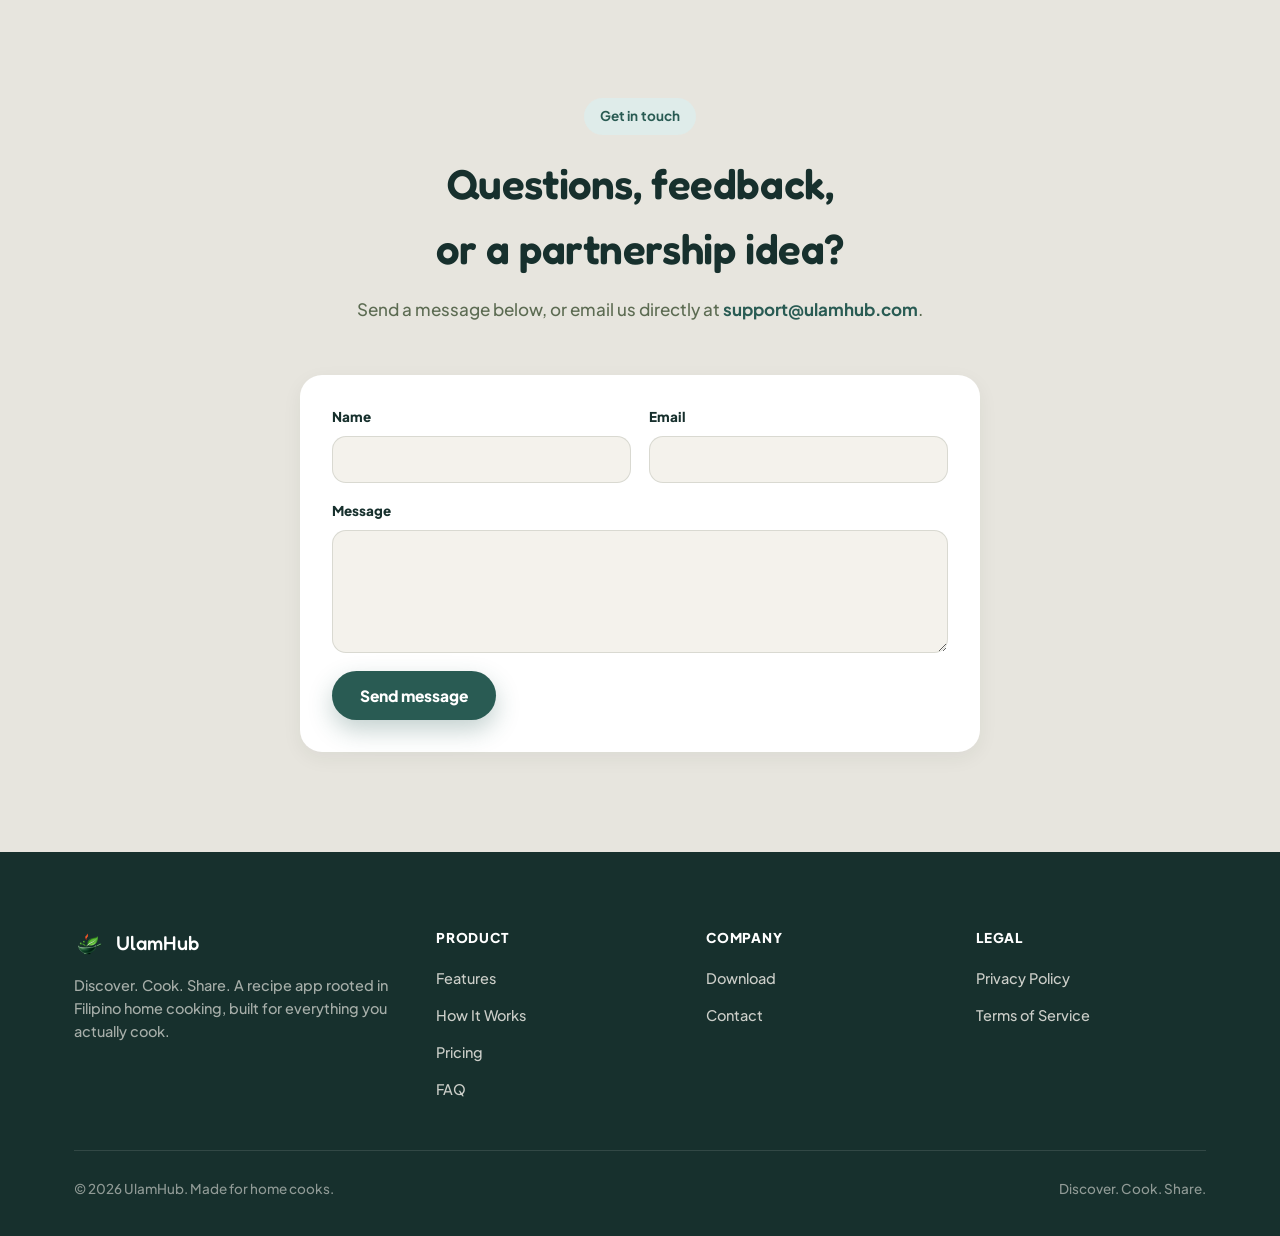
==== commit 69d9cad4: "Replace the "See it in action" filmstrip with an AI differentiator section What Can I Make? and Left" ====
--- a/index.html
+++ b/index.html
@@ -110,37 +110,34 @@
     </div>
   </section>
 
-  <!-- SHORT DEMO -->
-  <section class="section-pad-sm" id="demo" aria-labelledby="demo-heading">
-    <div class="container">
-      <div class="section-head reveal" style="margin-bottom:36px;">
-        <span class="eyebrow">See it in action</span>
-        <h2 id="demo-heading">From Recipe Video to Table in Five Taps</h2>
-        <p>Real screens from the app, in order — this is the whole loop, start to finish.</p>
-      </div>
-      <div class="filmstrip-wrap reveal">
-        <div class="filmstrip" role="list" aria-label="UlamHub walkthrough">
-          <div class="film-card" role="listitem">
-            <div class="film-shot"><img src="assets/screenshots/share-recipe-video.jpg" alt="iOS share sheet for a YouTube cooking video, with an arrow pointing at the UlamHub app icon to share it there" loading="lazy" width="200" height="287"></div>
-            <span class="film-label">1. Discover</span><br><span class="film-sub">Find the video</span>
-          </div>
-          <div class="film-card" role="listitem">
-            <div class="film-shot"><img src="assets/screenshots/import-link-paste-video.jpg" alt="Add a recipe screen with Import from link selected and a YouTube video URL pasted in" loading="lazy" width="200" height="287"></div>
-            <span class="film-label">2. Add it</span><br><span class="film-sub">Link, photo, or type it in</span>
-          </div>
-          <div class="film-card" role="listitem">
-            <div class="film-shot"><img src="assets/screenshots/review-recipe-lechon.jpg" alt="Review your recipe screen with AI-filled fields for Filipino Lechon Pork Belly, imported from the YouTube video" loading="lazy" width="200" height="287"></div>
-            <span class="film-label">3. AI builds it</span><br><span class="film-sub">Review, fix, save</span>
-          </div>
-          <div class="film-card" role="listitem">
-            <div class="film-shot"><img src="assets/screenshots/grocery-lechon.jpg" alt="Grocery List screen with the Lechon Pork Belly ingredients, grouped by category, and a Substitute button on each item" loading="lazy" width="200" height="287"></div>
-            <span class="film-label">4. Shop</span><br><span class="film-sub">One combined list</span>
-          </div>
-          <div class="film-card" role="listitem">
-            <div class="film-shot"><img src="assets/screenshots/cook-mode.jpg" alt="Cook Mode screen" loading="lazy" width="200" height="287"></div>
-            <span class="film-label">5. Cook</span><br><span class="film-sub">One step at a time</span>
-          </div>
-        </div>
+  <!-- AI DIFFERENTIATOR -->
+  <section class="section-pad-sm" id="differentiator" aria-labelledby="differentiator-heading">
+    <div class="container">
+      <div class="ai-duo-head reveal">
+        <span class="eyebrow">What Makes UlamHub Different</span>
+        <h2 id="differentiator-heading">Not Like Any Other Recipe App.</h2>
+        <p>Every recipe app can save a link. Only UlamHub looks at what's actually in your kitchen and tells you what to cook with it.</p>
+      </div>
+      <div class="ai-duo-grid ai-duo-grid-2">
+
+        <div class="ai-duo-card reveal" style="background:var(--coral-bg);">
+          <div class="ai-duo-icon" style="background:var(--white);">💡</div>
+          <h3>What Can I Make?</h3>
+          <p>Snap a photo of your fridge or pantry, type what you've got, or just talk — AI suggests real dishes split into what you already have and what you'd need to grab. No more standing in front of an open fridge with nothing to cook.</p>
+          <div class="phone phone-sm">
+            <div class="phone-screen"><img src="assets/screenshots/what-can-i-make-howto.jpg" alt="What Can I Make? screen with cuisine chips and Take a photo / Choose from library buttons" loading="lazy" width="210" height="455"></div>
+          </div>
+        </div>
+
+        <div class="ai-duo-card reveal" style="background:var(--gold-bg);">
+          <div class="ai-duo-icon" style="background:var(--white);">🧪</div>
+          <h3>Leftover Alchemist</h3>
+          <p>Random leftovers, no plan? Snap what's left, add a note, pick a cuisine if you're craving one — AI invents a brand-new dish built around exactly what you have, instead of another sad bowl of fried rice.</p>
+          <div class="phone phone-sm">
+            <div class="phone-screen"><img src="assets/screenshots/leftover-alchemist-howto.jpg" alt="Leftover Alchemist screen with cuisine chips and Take a photo / Choose from library buttons" loading="lazy" width="210" height="455"></div>
+          </div>
+        </div>
+
       </div>
     </div>
   </section>
--- a/styles.css
+++ b/styles.css
@@ -558,6 +558,7 @@
 .ai-duo-head h2 { font-size: clamp(28px, 3.2vw, 36px); margin-bottom: 14px; }
 .ai-duo-head p { font-size: 16.5px; color: var(--ink-soft); line-height: 1.65; }
 .ai-duo-grid { display: grid; grid-template-columns: repeat(3, 1fr); gap: 24px; }
+.ai-duo-grid-2 { grid-template-columns: repeat(2, 1fr); max-width: 800px; margin: 0 auto; }
 .ai-duo-card {
   border-radius: var(--r-xxl);
   padding: 40px 36px 0;
@@ -706,34 +707,6 @@
 }
 .tutorial-shot img { width: 100%; height: 100%; object-fit: cover; object-position: top center; }
 
-/* ---------- Film strip ---------- */
-.filmstrip-wrap { overflow: hidden; }
-.filmstrip {
-  display: flex;
-  gap: 20px;
-  overflow-x: auto;
-  scroll-snap-type: x mandatory;
-  padding: 6px 24px 28px;
-  margin: 0 -24px;
-  -webkit-overflow-scrolling: touch;
-}
-.filmstrip::-webkit-scrollbar { height: 8px; }
-.filmstrip::-webkit-scrollbar-thumb { background: var(--border); border-radius: var(--r-pill); }
-.film-card {
-  scroll-snap-align: start;
-  flex: 0 0 auto;
-  width: 200px;
-}
-.film-shot {
-  border-radius: var(--r-lg);
-  overflow: hidden;
-  aspect-ratio: 300/430;
-  box-shadow: 0 10px 24px rgba(35,51,28,0.1);
-  margin-bottom: 12px;
-}
-.film-shot img { width: 100%; height: 100%; object-fit: cover; object-position: top center; }
-.film-card .film-label { font-weight: 800; font-size: 14px; }
-.film-card .film-sub { font-size: 13px; color: var(--text-secondary); }
 
 /* ---------- Benefits ---------- */
 .benefits-grid {
@@ -892,6 +865,8 @@
   .benefits-grid { grid-template-columns: repeat(2, 1fr); }
   .ai-duo-grid { grid-template-columns: 1fr 1fr; max-width: 560px; margin: 0 auto; }
   .ai-duo-grid .ai-duo-card:first-child { grid-column: 1 / -1; max-width: 360px; margin: 0 auto; }
+  .ai-duo-grid-2 { max-width: 560px; }
+  .ai-duo-grid-2 .ai-duo-card:first-child { grid-column: auto; max-width: none; margin: 0; }
   .plan-section { grid-template-columns: 1fr; }
   .plan-pricing { flex-direction: row; }
   .price-card { flex: 1; }
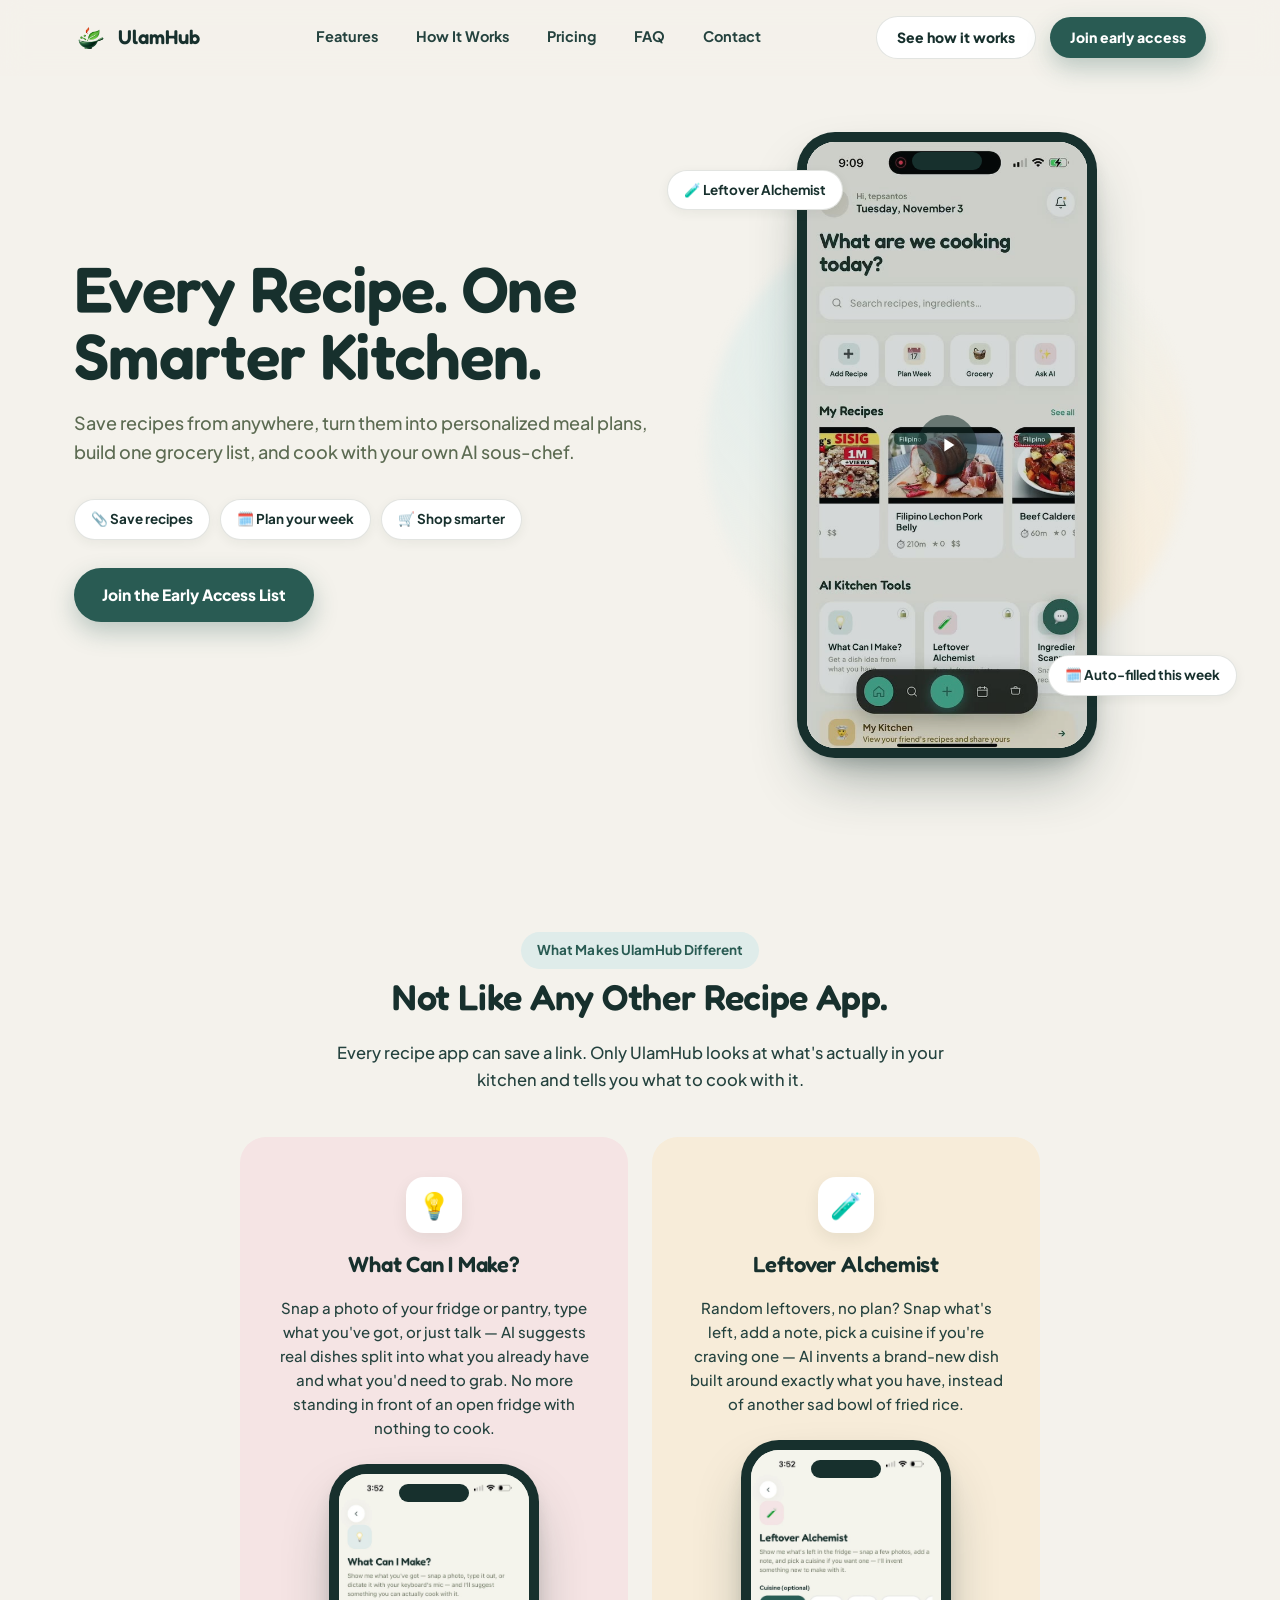
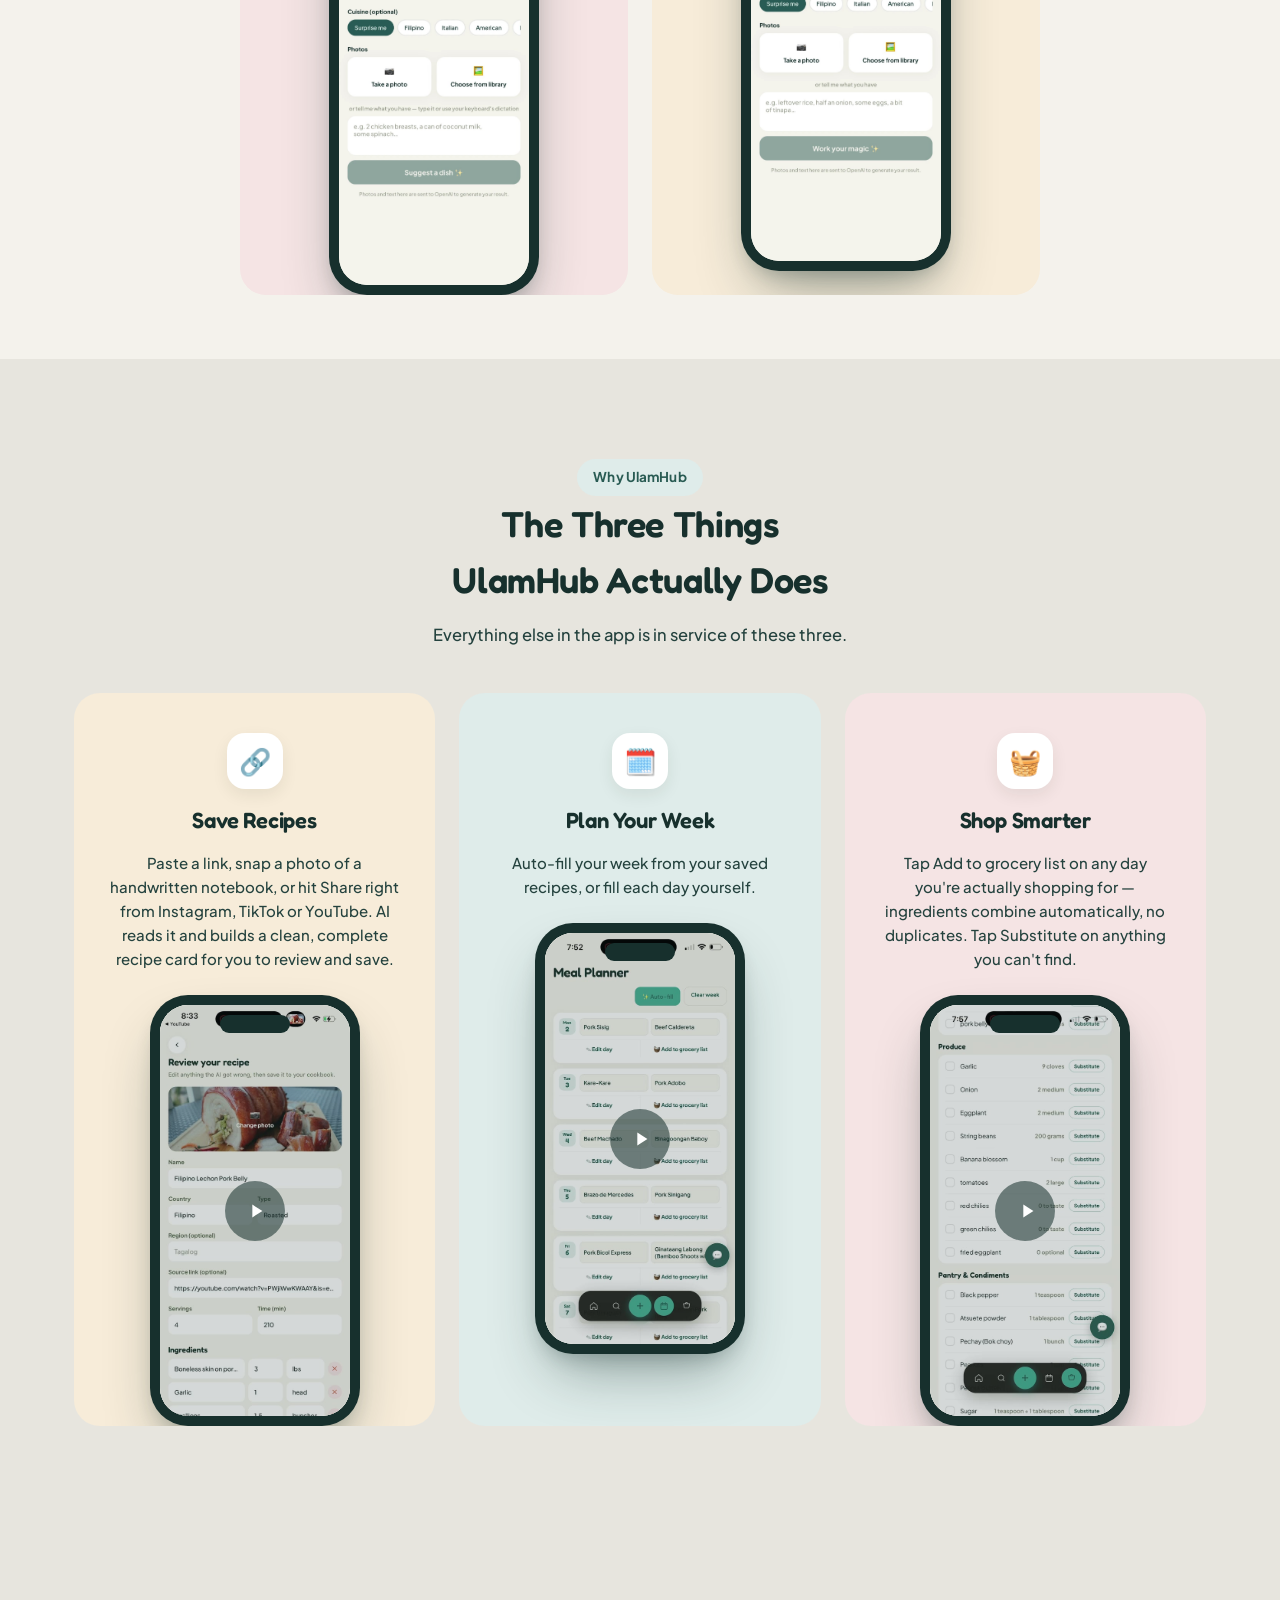
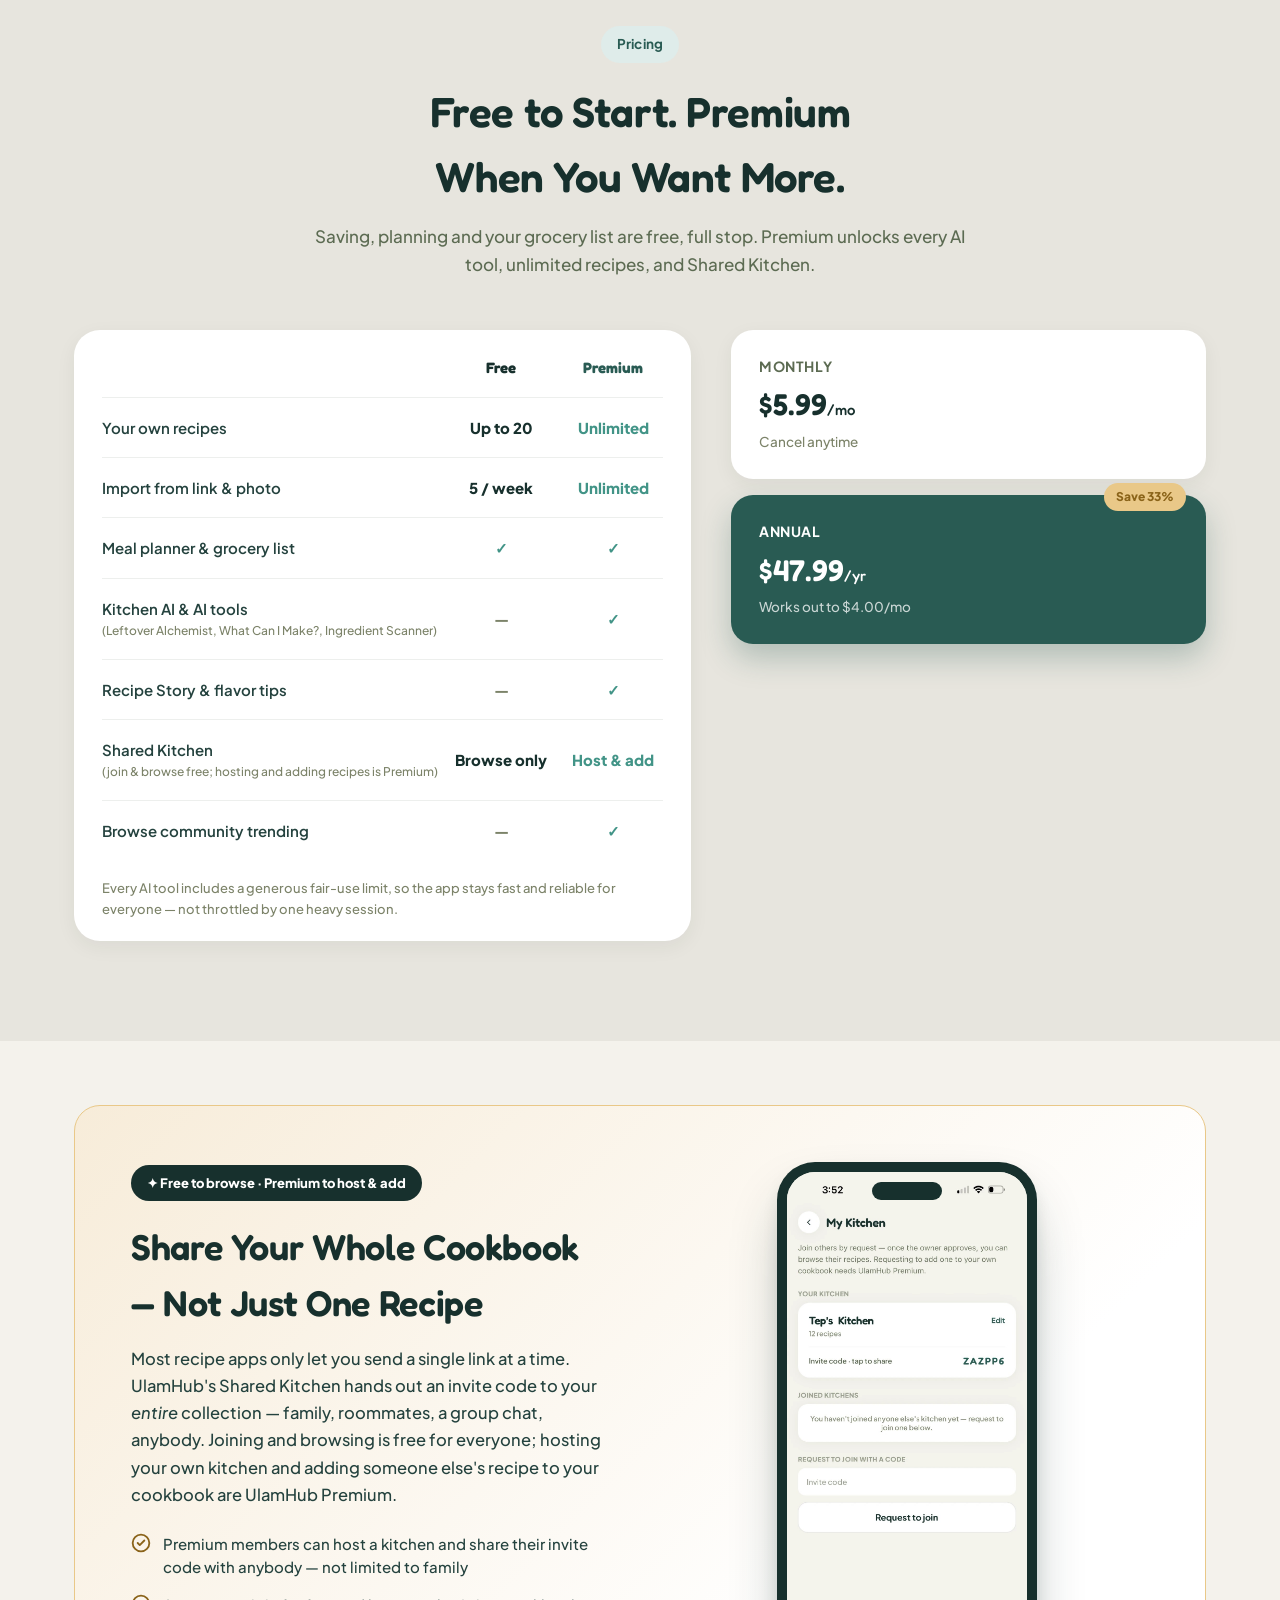
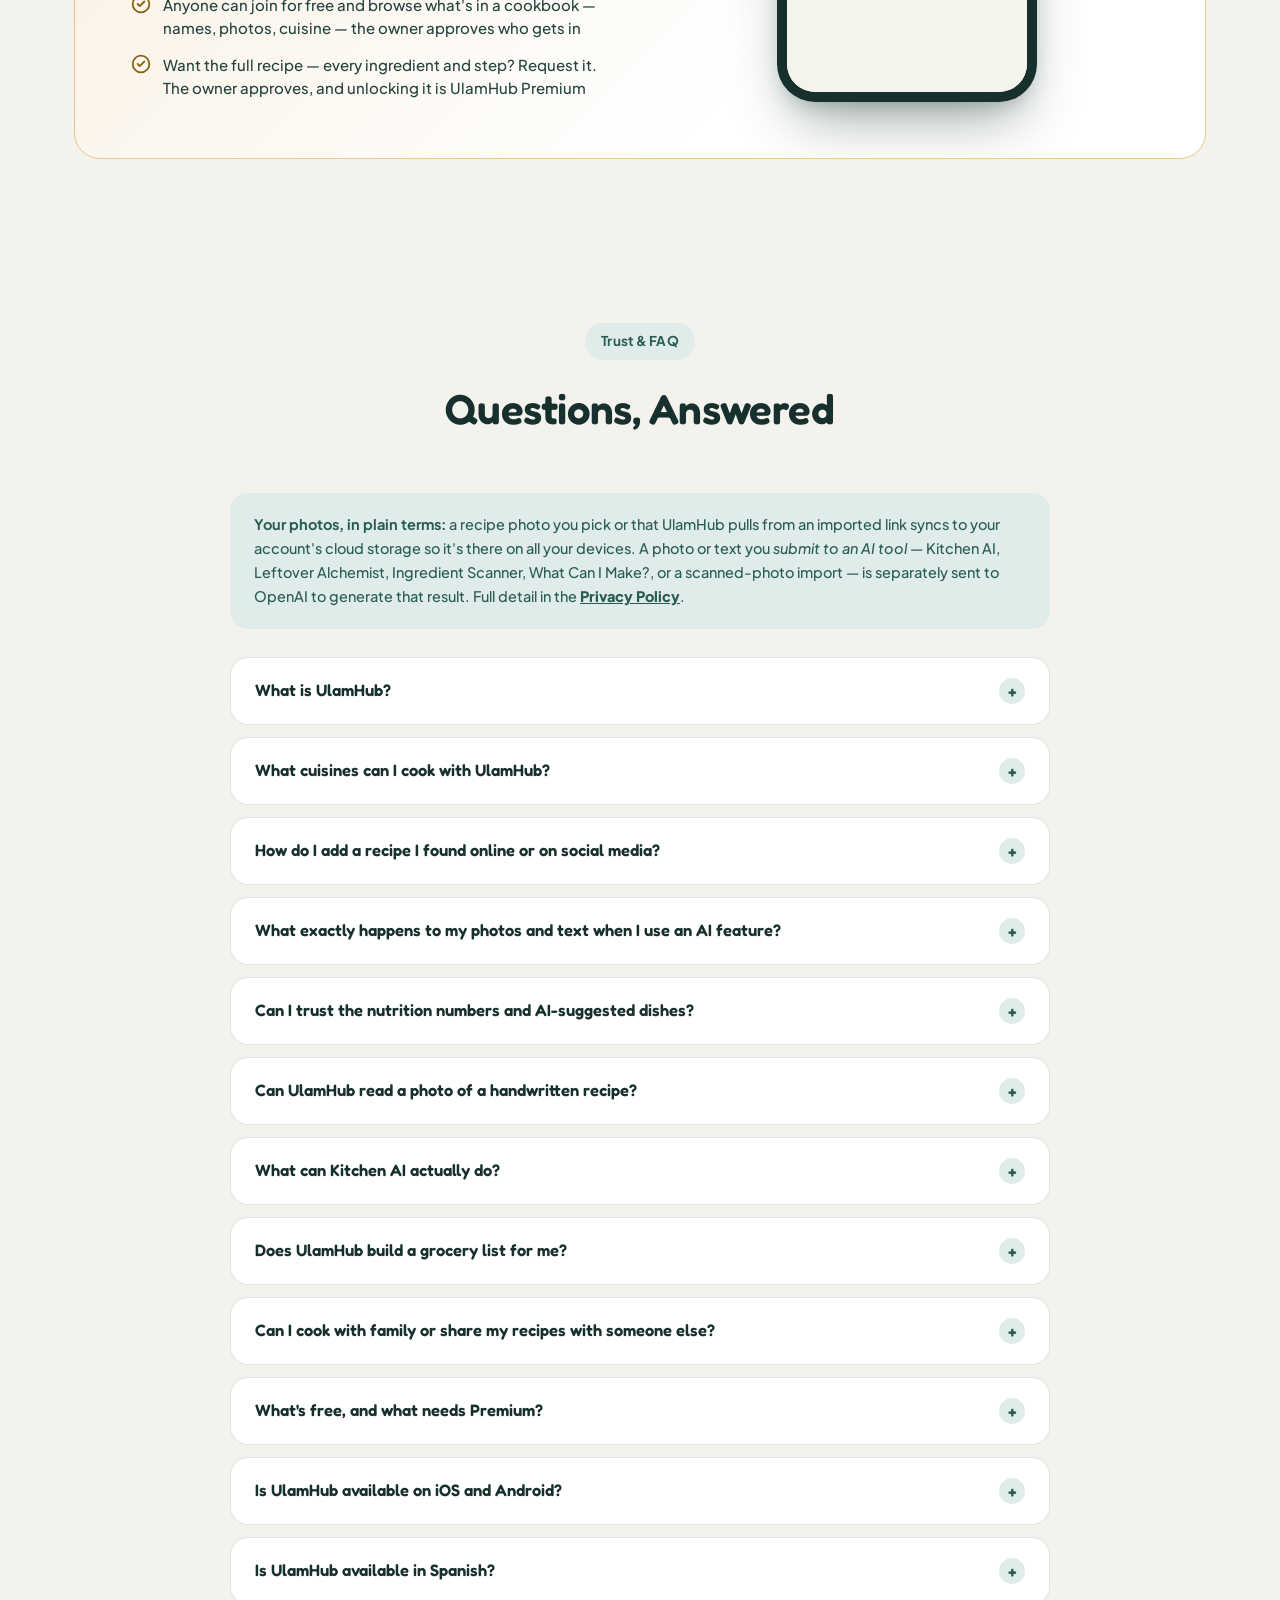
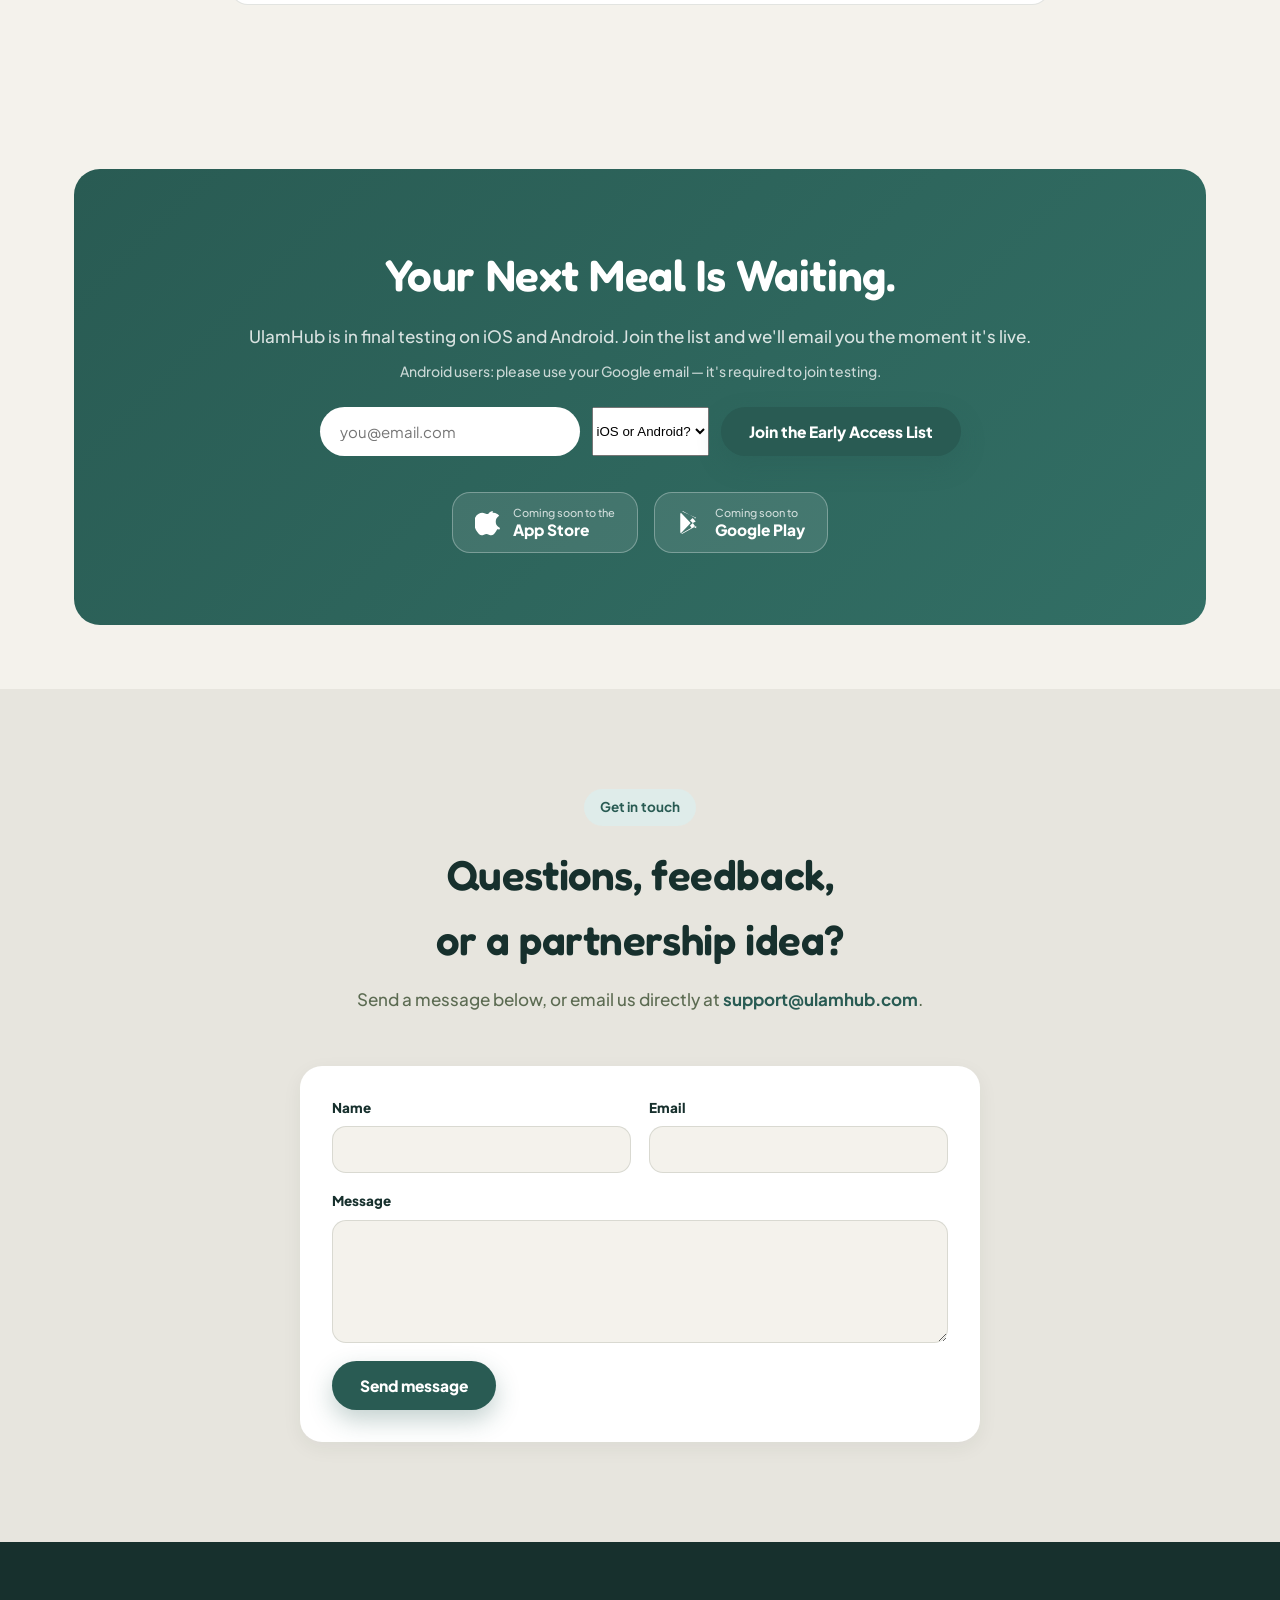
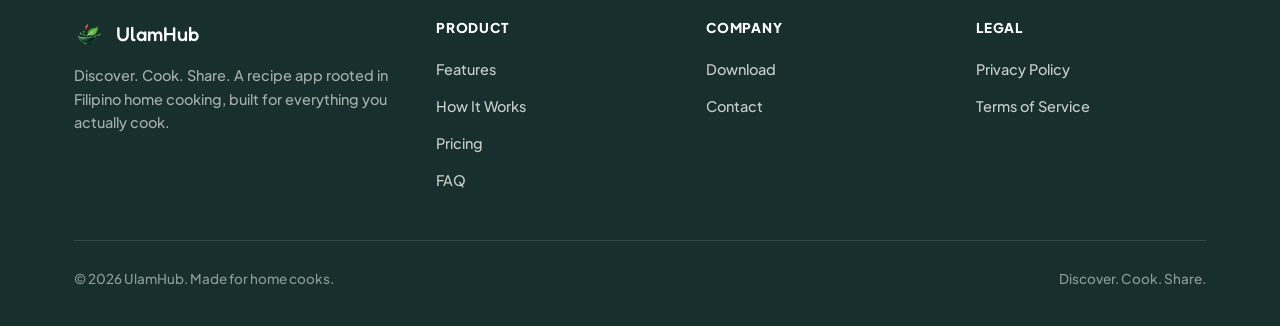
==== commit 40776c97: "Remove the "How UlamHub Works" section What Can I Make? and Leftover Alchemist are now covered by th" ====
--- a/index.html
+++ b/index.html
@@ -210,42 +210,6 @@
     </div>
   </section>
 
-  <!-- HOW IT WORKS -->
-  <section class="section-pad" id="how-it-works" aria-labelledby="how-heading">
-    <div class="container">
-      <div class="section-head reveal">
-        <span class="eyebrow">How UlamHub works</span>
-        <h2 id="how-heading">From "What Do I Have" to "It's Done"</h2>
-        <p>Three real steps — this is the actual flow in the app, not a simplified version of it.</p>
-      </div>
-      <div class="steps-list">
-        <div class="step-row reveal">
-          <div class="step-num">1</div>
-          <div class="step-text">
-            <h3>What Can I Make?</h3>
-            <p>Show AI what you've got — a photo, typed list, or your keyboard's own dictation — pick a cuisine or let it surprise you, and it suggests a dish split into what you already have and what you'd need to buy.</p>
-          </div>
-          <div class="step-thumb"><img src="assets/screenshots/what-can-i-make-howto.jpg" alt="What Can I Make? screen with cuisine chips and Take a photo / Choose from library buttons" loading="lazy" width="120" height="120"></div>
-        </div>
-        <div class="step-row reveal">
-          <div class="step-num">2</div>
-          <div class="step-text">
-            <h3>Leftover Alchemist</h3>
-            <p>Snap what's left in the fridge, add a note, pick a cuisine if you're craving one — AI invents a brand-new dish built around what you already have.</p>
-          </div>
-          <div class="step-thumb"><img src="assets/screenshots/leftover-alchemist-howto.jpg" alt="Leftover Alchemist screen with cuisine chips and Take a photo / Choose from library buttons" loading="lazy" width="120" height="120"></div>
-        </div>
-        <div class="step-row reveal">
-          <div class="step-num">3</div>
-          <div class="step-text">
-            <h3>Cook, hands-free</h3>
-            <p>Start Cooking drops you into Cook Mode — one step at a time, full screen, with timers built in, so you're never hunting for your place with flour on your hands.</p>
-          </div>
-          <div class="step-thumb"><img src="assets/screenshots/cook-mode.jpg" alt="Cook Mode showing step 1 of 7 in large text with a Start timer button" loading="lazy" width="120" height="120"></div>
-        </div>
-      </div>
-    </div>
-  </section>
 
   <!-- FREE VS PREMIUM -->
   <section class="section-pad bg-deep" id="pricing" aria-labelledby="pricing-heading">
--- a/styles.css
+++ b/styles.css
@@ -444,43 +444,6 @@
 .about-collage .phone:nth-child(1) { position: absolute; left: 6%; top: 0; transform: rotate(-6deg); z-index: 1; }
 .about-collage .phone:nth-child(2) { position: relative; z-index: 2; }
 .about-collage .phone:nth-child(3) { position: absolute; right: 2%; bottom: 0; transform: rotate(7deg); z-index: 1; }
-
-/* ---------- How it works (numbered steps) ---------- */
-.steps-list { display: flex; flex-direction: column; gap: 0; }
-.step-row {
-  display: grid;
-  grid-template-columns: 76px 1fr 180px;
-  gap: 28px;
-  align-items: center;
-  padding: 34px 0;
-  border-bottom: 1px solid var(--divider);
-}
-.step-row:first-child { padding-top: 0; }
-.step-row:last-child { border-bottom: none; padding-bottom: 0; }
-.step-num {
-  width: 52px;
-  height: 52px;
-  border-radius: 16px;
-  background: var(--green);
-  color: var(--white);
-  font-family: var(--font-heading);
-  font-size: 22px;
-  display: flex;
-  align-items: center;
-  justify-content: center;
-}
-.step-text h3 { font-size: 21px; margin-bottom: 8px; }
-.step-text p { color: var(--sage-text); font-size: 15.5px; line-height: 1.6; }
-.step-thumb {
-  width: 120px;
-  height: 120px;
-  border-radius: var(--r-lg);
-  overflow: hidden;
-  box-shadow: 0 10px 26px rgba(35,51,28,0.14);
-  justify-self: end;
-  border: 6px solid var(--white);
-}
-.step-thumb img { width: 100%; height: 100%; object-fit: cover; object-position: top center; }
 
 /* ---------- Feature grid ---------- */
 .feature-grid {
@@ -888,8 +851,6 @@
   .spotlight-points { text-align: left; }
   .about-collage { order: -1; height: 380px; margin-bottom: 10px; }
   .deepdive-phones { order: -1; height: 460px; margin-bottom: 10px; }
-  .step-row { grid-template-columns: 56px 1fr; }
-  .step-thumb { display: none; }
   .cookmode-banner { grid-template-columns: 1fr; text-align: center; padding: 36px 28px; }
   .cookmode-banner .phone { order: -1; margin-bottom: 20px; }
   .tutorial-steps { grid-template-columns: 1fr !important; max-width: 420px !important; margin: 0 auto; }
